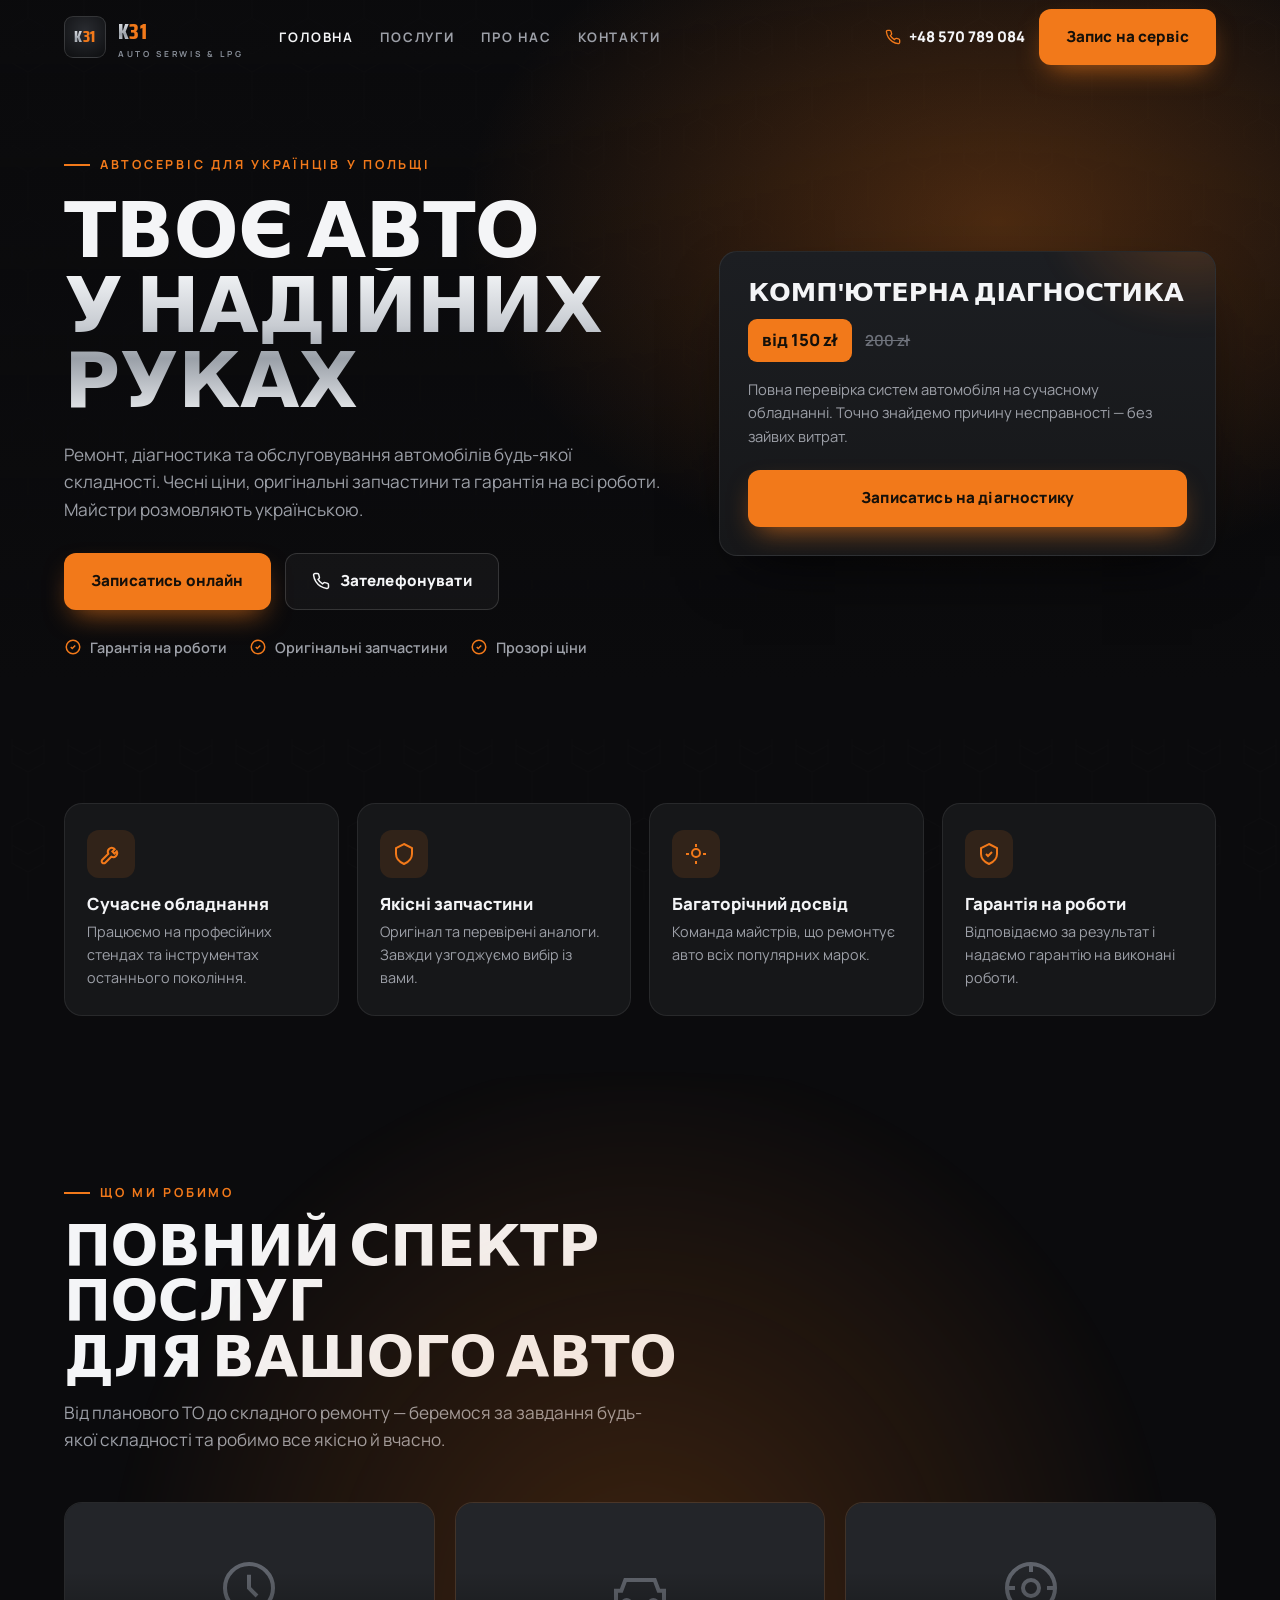
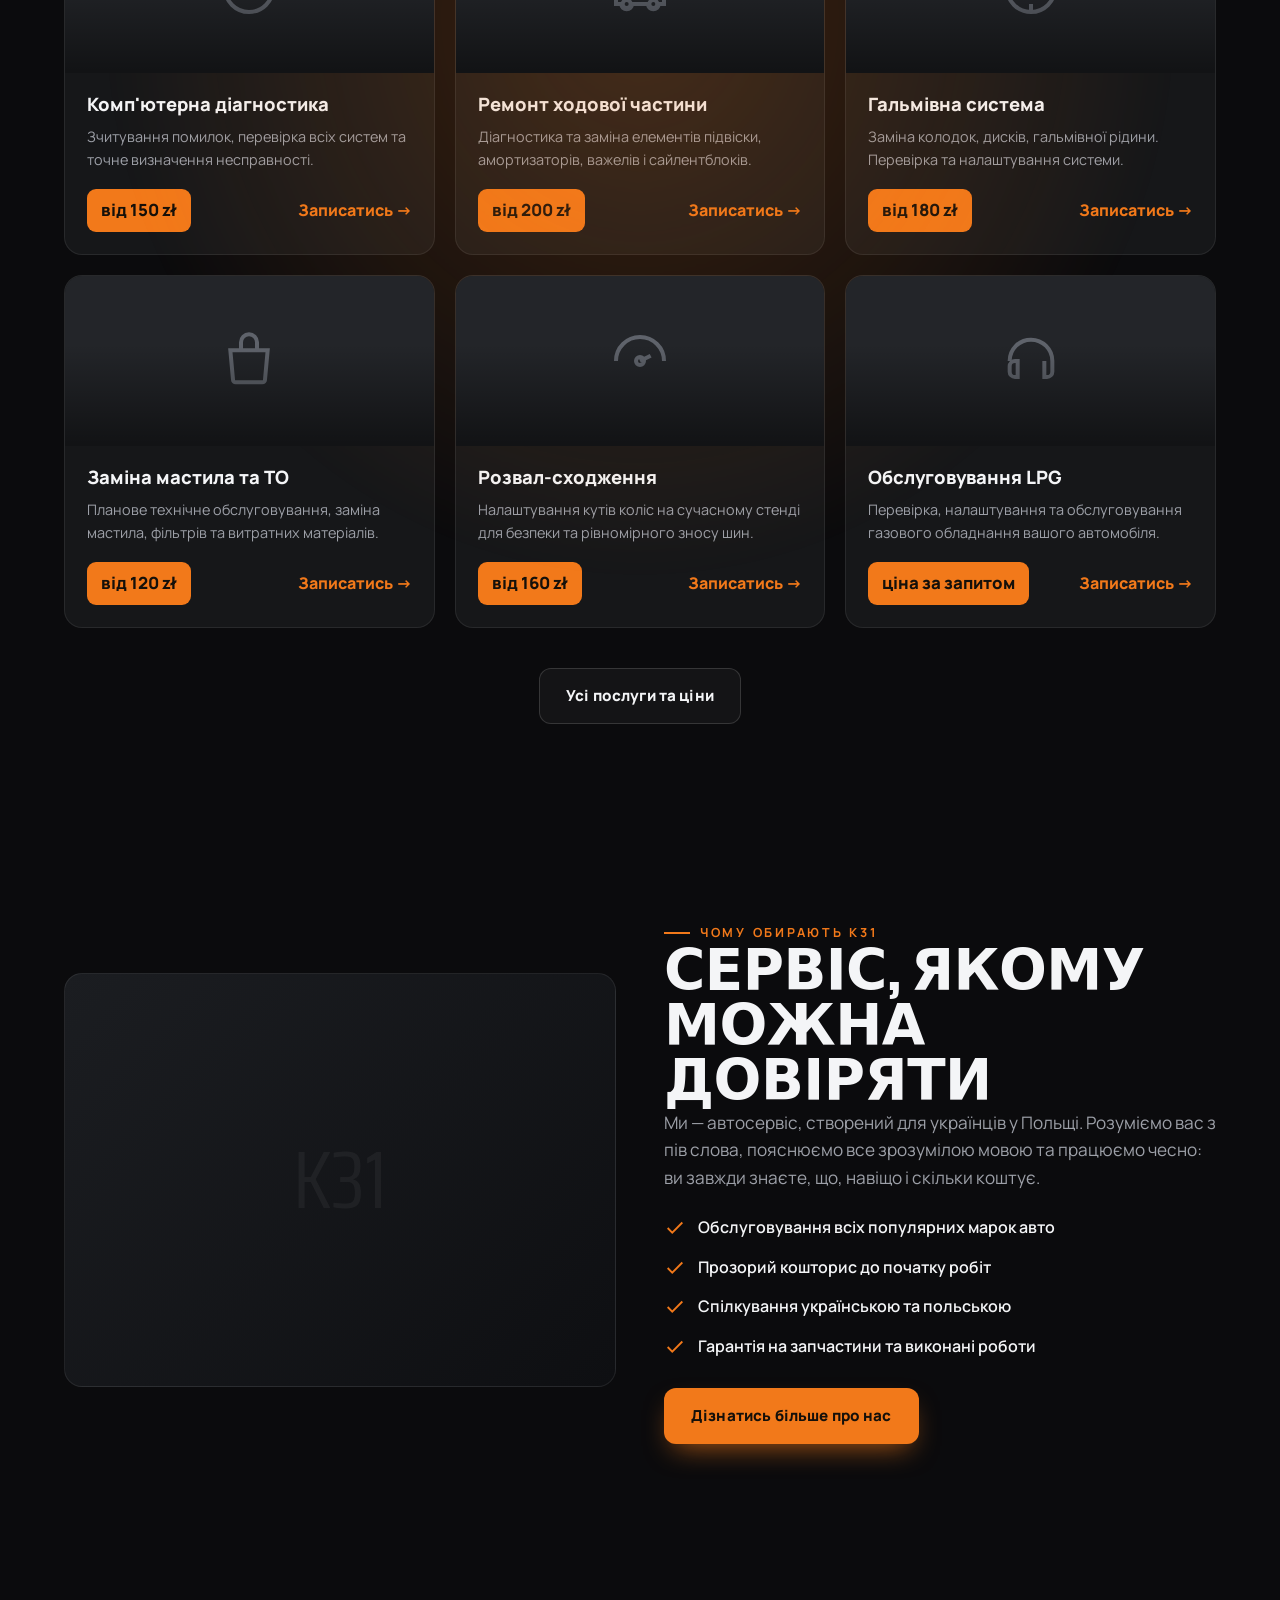
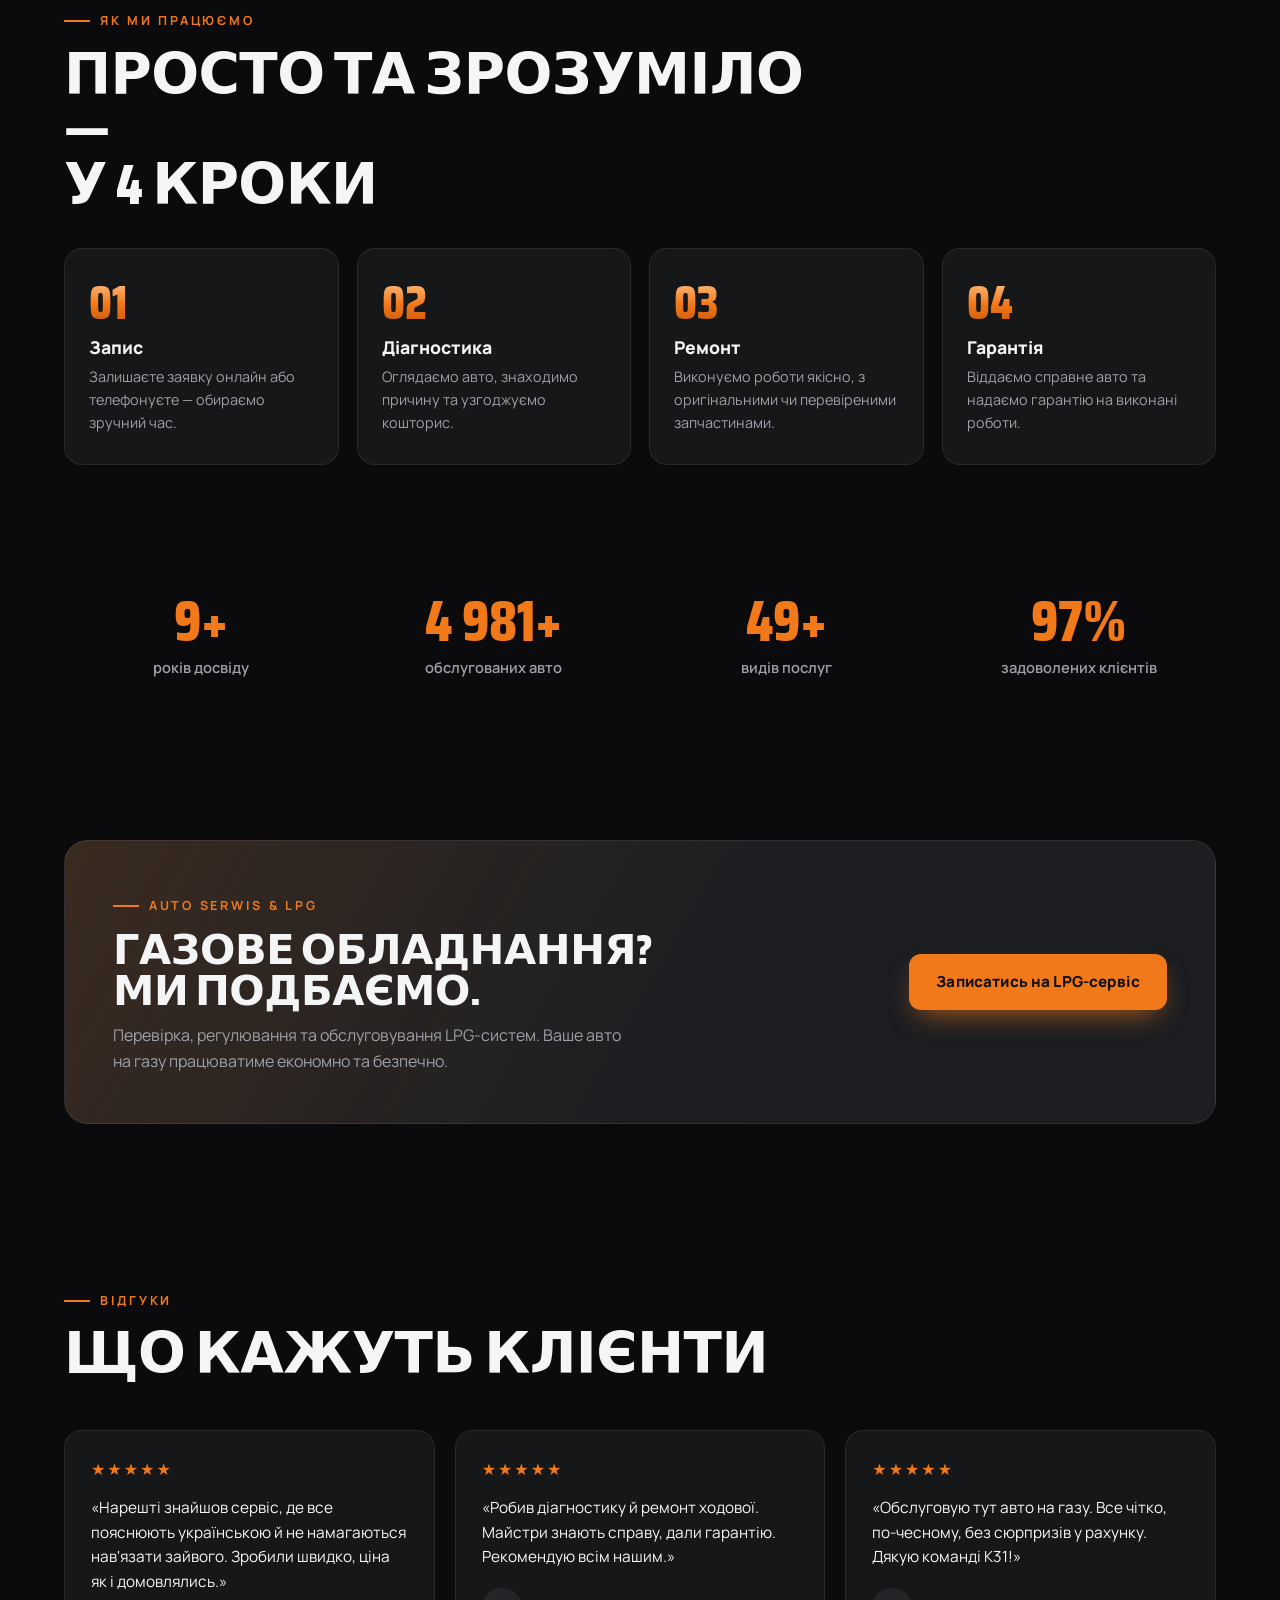
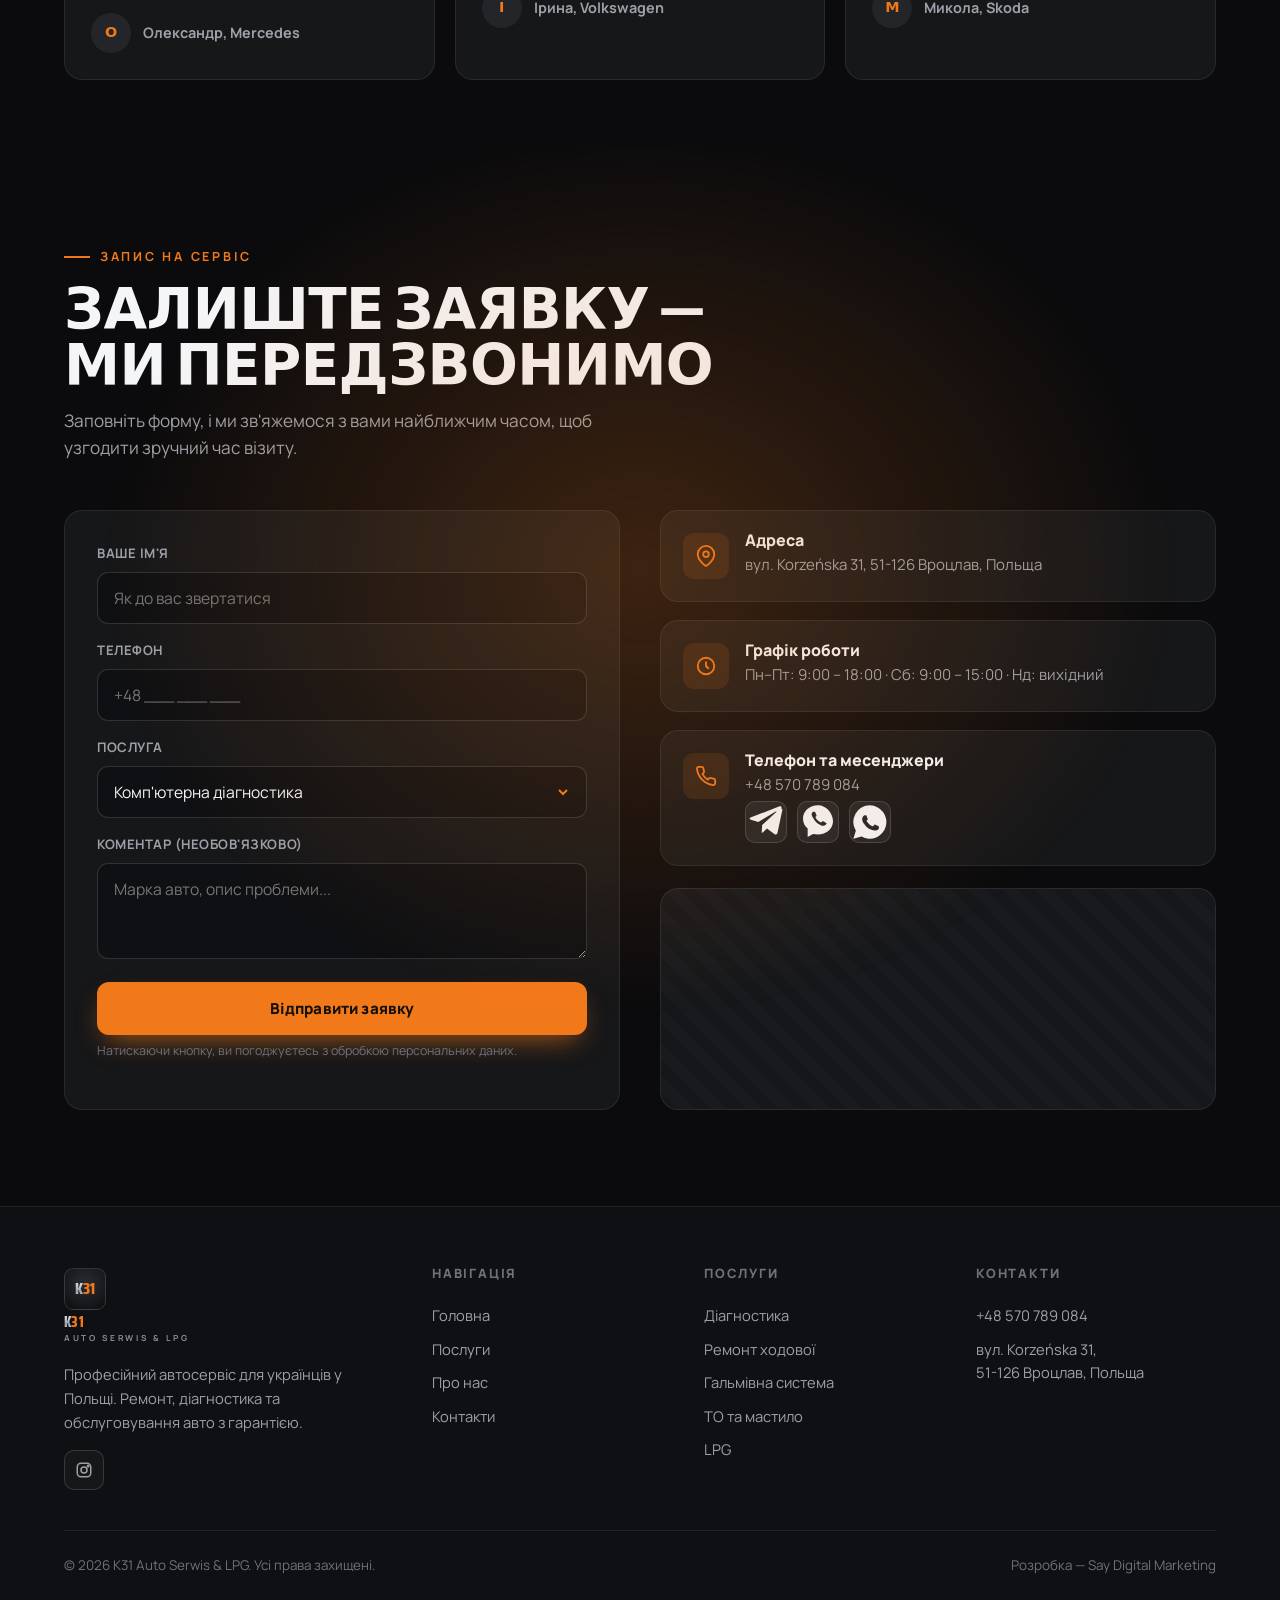
==== index.html @ 6fe4b515 "Update meta description for index.html" ====
<!DOCTYPE html>
<html lang="uk">
<head>
<meta charset="UTF-8" />
<meta name="viewport" content="width=device-width, initial-scale=1.0" />
<title>K31 Auto Serwis &amp; LPG — Автосервіс у Польщі | Ремонт, діагностика, ТО</title>
<meta name="description" content="K31 Auto Serwis & LPG — професійний автосервіс у Польщі. Ремонт авто, комп'ютерна діагностика, технічне обслуговування. Гарантія на роботи. Запис онлайн." />
<meta property="og:title" content="K31 Auto Serwis & LPG — Автосервіс у Польщі" />
<meta property="og:description" content="Ремонт, діагностика та обслуговування авто. Чесні ціни, гарантія, майстри, що розмовляють українською." />
<meta property="og:type" content="website" />
<link rel="preconnect" href="https://fonts.googleapis.com" />
<link rel="preconnect" href="https://fonts.gstatic.com" crossorigin />
<link href="https://fonts.googleapis.com/css2?family=Saira+Condensed:wght@600;700;800&family=Manrope:wght@500;600;700;800&display=swap" rel="stylesheet" />
<link rel="icon" href="favicon.svg" type="image/svg+xml" />
<link rel="stylesheet" href="css/styles.css" />
</head>
<body>

<!-- ============ HEADER ============ -->
<header class="header">
  <div class="container header__inner">
    <a href="index.html" class="brand">
      <span class="brand__logo"><span class="brand__logoText"><span style="background:var(--metal);-webkit-background-clip:text;background-clip:text;color:transparent">K</span><span style="color:var(--orange)">31</span></span></span>
      <span>
        <span><span class="k">K</span><span class="num">31</span></span>
        <small>AUTO SERWIS &amp; LPG</small>
      </span>
    </a>
    <nav class="nav">
      <a href="index.html" class="active">Головна</a>
      <a href="poslugy.html">Послуги</a>
      <a href="pro-nas.html">Про нас</a>
      <a href="kontakty.html">Контакти</a>
    </nav>
    <div class="header__cta">
      <!-- PLACEHOLDER: phone -->
      <a href="tel:+48570789084" class="header__phone">
        <svg viewBox="0 0 24 24" fill="none" stroke="currentColor" stroke-width="2"><path d="M22 16.92v3a2 2 0 0 1-2.18 2 19.79 19.79 0 0 1-8.63-3.07 19.5 19.5 0 0 1-6-6 19.79 19.79 0 0 1-3.07-8.67A2 2 0 0 1 4.11 2h3a2 2 0 0 1 2 1.72c.13.96.36 1.9.7 2.81a2 2 0 0 1-.45 2.11L8.09 9.91a16 16 0 0 0 6 6l1.27-1.27a2 2 0 0 1 2.11-.45c.9.34 1.85.57 2.81.7A2 2 0 0 1 22 16.92z"/></svg>
        +48 570 789 084
      </a>
      <a href="#zapys" class="btn btn-primary">Запис на сервіс</a>
      <button class="burger" aria-label="Меню"><span></span><span></span><span></span></button>
    </div>
  </div>
</header>

<div class="mobile-menu">
  <a href="index.html">Головна</a>
  <a href="poslugy.html">Послуги</a>
  <a href="pro-nas.html">Про нас</a>
  <a href="kontakty.html">Контакти</a>
  <a href="tel:+48570789084" class="btn btn-ghost">+48 570 789 084</a>
  <a href="#zapys" class="btn btn-primary">Запис на сервіс</a>
</div>

<!-- ============ HERO ============ -->
<section class="hero">
  <div class="hero__bg"></div>
  <div class="container hero__grid">
    <div class="reveal">
      <span class="kicker">Автосервіс для українців у Польщі</span>
      <h1 class="hero__title">
        Твоє авто<br />
        <span class="line2">у надійних руках</span>
      </h1>
      <p class="lead">Ремонт, діагностика та обслуговування автомобілів будь-якої складності. Чесні ціни, оригінальні запчастини та гарантія на всі роботи. Майстри розмовляють українською.</p>
      <div class="hero__cta">
        <a href="#zapys" class="btn btn-primary">Записатись онлайн</a>
        <a href="tel:+48570789084" class="btn btn-ghost">
          <svg viewBox="0 0 24 24" fill="none" stroke="currentColor" stroke-width="2"><path d="M22 16.92v3a2 2 0 0 1-2.18 2 19.79 19.79 0 0 1-8.63-3.07 19.5 19.5 0 0 1-6-6 19.79 19.79 0 0 1-3.07-8.67A2 2 0 0 1 4.11 2h3a2 2 0 0 1 2 1.72c.13.96.36 1.9.7 2.81a2 2 0 0 1-.45 2.11L8.09 9.91a16 16 0 0 0 6 6l1.27-1.27a2 2 0 0 1 2.11-.45c.9.34 1.85.57 2.81.7A2 2 0 0 1 22 16.92z"/></svg>
          Зателефонувати
        </a>
      </div>
      <div class="hero__badges">
        <span><svg viewBox="0 0 24 24" fill="none" stroke="currentColor" stroke-width="2"><path d="M9 12l2 2 4-4"/><circle cx="12" cy="12" r="9"/></svg> Гарантія на роботи</span>
        <span><svg viewBox="0 0 24 24" fill="none" stroke="currentColor" stroke-width="2"><path d="M9 12l2 2 4-4"/><circle cx="12" cy="12" r="9"/></svg> Оригінальні запчастини</span>
        <span><svg viewBox="0 0 24 24" fill="none" stroke="currentColor" stroke-width="2"><path d="M9 12l2 2 4-4"/><circle cx="12" cy="12" r="9"/></svg> Прозорі ціни</span>
      </div>
    </div>

    <div class="promo-card reveal">
      <h3>Комп'ютерна діагностика</h3>
      <div>
        <span class="price-pill">від 150 zł</span>
        <span class="price-old">200 zł</span>
      </div>
      <p>Повна перевірка систем автомобіля на сучасному обладнанні. Точно знайдемо причину несправності — без зайвих витрат.</p>
      <a href="#zapys" class="btn btn-primary btn-block" style="margin-top:22px">Записатись на діагностику</a>
    </div>
  </div>
</section>

<!-- ============ TRUST TILES ============ -->
<section class="section section--tight">
  <div class="container">
    <div class="tiles">
      <div class="tile reveal">
        <div class="tile__ic"><svg viewBox="0 0 24 24" fill="none" stroke="currentColor" stroke-width="2"><path d="M14.7 6.3a4 4 0 0 0-5.4 5.4l-6 6a2 2 0 1 0 3 3l6-6a4 4 0 0 0 5.4-5.4l-2.3 2.3-2-2 2.3-2.3z"/></svg></div>
        <h3>Сучасне обладнання</h3>
        <p>Працюємо на професійних стендах та інструментах останнього покоління.</p>
      </div>
      <div class="tile reveal">
        <div class="tile__ic"><svg viewBox="0 0 24 24" fill="none" stroke="currentColor" stroke-width="2"><path d="M12 2l8 4v6c0 5-3.5 8-8 10-4.5-2-8-5-8-10V6l8-4z"/></svg></div>
        <h3>Якісні запчастини</h3>
        <p>Оригінал та перевірені аналоги. Завжди узгоджуємо вибір із вами.</p>
      </div>
      <div class="tile reveal">
        <div class="tile__ic"><svg viewBox="0 0 24 24" fill="none" stroke="currentColor" stroke-width="2"><path d="M12 15a4 4 0 1 0 0-8 4 4 0 0 0 0 8z"/><path d="M12 2v3M12 19v3M2 12h3M19 12h3"/></svg></div>
        <h3>Багаторічний досвід</h3>
        <p>Команда майстрів, що ремонтує авто всіх популярних марок.</p>
      </div>
      <div class="tile reveal">
        <div class="tile__ic"><svg viewBox="0 0 24 24" fill="none" stroke="currentColor" stroke-width="2"><path d="M9 12l2 2 4-4"/><path d="M12 2l8 4v6c0 5-3.5 8-8 10-4.5-2-8-5-8-10V6l8-4z"/></svg></div>
        <h3>Гарантія на роботи</h3>
        <p>Відповідаємо за результат і надаємо гарантію на виконані роботи.</p>
      </div>
    </div>
  </div>
</section>

<!-- ============ SERVICES ============ -->
<section class="section glow-wrap" id="poslugy">
  <div class="glow"></div>
  <div class="container">
    <div class="section-head reveal">
      <span class="kicker">Що ми робимо</span>
      <h2>Повний спектр послуг<br />для вашого авто</h2>
      <p class="lead">Від планового ТО до складного ремонту — беремося за завдання будь-якої складності та робимо все якісно й вчасно.</p>
    </div>
    <div class="svc-grid">
      <!-- card template -->
      <div class="svc reveal">
        <div class="svc__media"><svg viewBox="0 0 24 24" fill="none" stroke="currentColor" stroke-width="1.5"><circle cx="12" cy="12" r="9"/><path d="M12 7v5l3 3"/></svg></div>
        <div class="svc__body">
          <h3>Комп'ютерна діагностика</h3>
          <p>Зчитування помилок, перевірка всіх систем та точне визначення несправності.</p>
          <div class="svc__foot"><span class="price-pill">від 150 zł</span><a href="#zapys" class="text-orange" style="font-weight:800">Записатись →</a></div>
        </div>
      </div>
      <div class="svc reveal">
        <div class="svc__media"><svg viewBox="0 0 24 24" fill="none" stroke="currentColor" stroke-width="1.5"><path d="M3 13h2l1.5-4h11L19 13h2v5h-2a2 2 0 1 1-4 0H9a2 2 0 1 1-4 0H3z"/><circle cx="7" cy="18" r="1.5"/><circle cx="17" cy="18" r="1.5"/></svg></div>
        <div class="svc__body">
          <h3>Ремонт ходової частини</h3>
          <p>Діагностика та заміна елементів підвіски, амортизаторів, важелів і сайлентблоків.</p>
          <div class="svc__foot"><span class="price-pill">від 200 zł</span><a href="#zapys" class="text-orange" style="font-weight:800">Записатись →</a></div>
        </div>
      </div>
      <div class="svc reveal">
        <div class="svc__media"><svg viewBox="0 0 24 24" fill="none" stroke="currentColor" stroke-width="1.5"><circle cx="12" cy="12" r="9"/><circle cx="12" cy="12" r="3"/><path d="M12 3v3M12 18v3M3 12h3M18 12h3"/></svg></div>
        <div class="svc__body">
          <h3>Гальмівна система</h3>
          <p>Заміна колодок, дисків, гальмівної рідини. Перевірка та налаштування системи.</p>
          <div class="svc__foot"><span class="price-pill">від 180 zł</span><a href="#zapys" class="text-orange" style="font-weight:800">Записатись →</a></div>
        </div>
      </div>
      <div class="svc reveal">
        <div class="svc__media"><svg viewBox="0 0 24 24" fill="none" stroke="currentColor" stroke-width="1.5"><path d="M5 8h14l-1 11a1 1 0 0 1-1 1H7a1 1 0 0 1-1-1L5 8z"/><path d="M9 8V5a3 3 0 0 1 6 0v3"/></svg></div>
        <div class="svc__body">
          <h3>Заміна мастила та ТО</h3>
          <p>Планове технічне обслуговування, заміна мастила, фільтрів та витратних матеріалів.</p>
          <div class="svc__foot"><span class="price-pill">від 120 zł</span><a href="#zapys" class="text-orange" style="font-weight:800">Записатись →</a></div>
        </div>
      </div>
      <div class="svc reveal">
        <div class="svc__media"><svg viewBox="0 0 24 24" fill="none" stroke="currentColor" stroke-width="1.5"><path d="M3 12a9 9 0 0 1 18 0"/><path d="M12 12l4-2"/><circle cx="12" cy="12" r="1.5"/></svg></div>
        <div class="svc__body">
          <h3>Розвал-сходження</h3>
          <p>Налаштування кутів коліс на сучасному стенді для безпеки та рівномірного зносу шин.</p>
          <div class="svc__foot"><span class="price-pill">від 160 zł</span><a href="#zapys" class="text-orange" style="font-weight:800">Записатись →</a></div>
        </div>
      </div>
      <div class="svc reveal">
        <div class="svc__media"><svg viewBox="0 0 24 24" fill="none" stroke="currentColor" stroke-width="1.5"><path d="M4 12a8 8 0 0 1 16 0v4a2 2 0 0 1-2 2h-1v-6"/><path d="M7 18v-6H6a2 2 0 0 0-2 2v2a2 2 0 0 0 2 2h1z"/></svg></div>
        <div class="svc__body">
          <h3>Обслуговування LPG</h3>
          <p>Перевірка, налаштування та обслуговування газового обладнання вашого автомобіля.</p>
          <div class="svc__foot"><span class="price-pill">ціна за запитом</span><a href="#zapys" class="text-orange" style="font-weight:800">Записатись →</a></div>
        </div>
      </div>
    </div>
    <div style="text-align:center;margin-top:40px" class="reveal">
      <a href="poslugy.html" class="btn btn-ghost">Усі послуги та ціни</a>
    </div>
  </div>
</section>

<!-- ============ ABOUT SPLIT ============ -->
<section class="section">
  <div class="container split">
    <div class="split__media reveal"><span class="plate">K31</span></div>
    <div class="reveal">
      <span class="kicker">Чому обирають K31</span>
      <h2>Сервіс, якому<br />можна довіряти</h2>
      <p class="lead">Ми — автосервіс, створений для українців у Польщі. Розуміємо вас з пів слова, пояснюємо все зрозумілою мовою та працюємо чесно: ви завжди знаєте, що, навіщо і скільки коштує.</p>
      <ul class="checklist">
        <li><svg viewBox="0 0 24 24" fill="none" stroke="currentColor" stroke-width="2"><path d="M20 6L9 17l-5-5"/></svg> Обслуговування всіх популярних марок авто</li>
        <li><svg viewBox="0 0 24 24" fill="none" stroke="currentColor" stroke-width="2"><path d="M20 6L9 17l-5-5"/></svg> Прозорий кошторис до початку робіт</li>
        <li><svg viewBox="0 0 24 24" fill="none" stroke="currentColor" stroke-width="2"><path d="M20 6L9 17l-5-5"/></svg> Спілкування українською та польською</li>
        <li><svg viewBox="0 0 24 24" fill="none" stroke="currentColor" stroke-width="2"><path d="M20 6L9 17l-5-5"/></svg> Гарантія на запчастини та виконані роботи</li>
      </ul>
      <a href="pro-nas.html" class="btn btn-primary" style="margin-top:28px">Дізнатись більше про нас</a>
    </div>
  </div>
</section>

<!-- ============ PROCESS ============ -->
<section class="section section--tight glow-wrap">
  <div class="container">
    <div class="section-head reveal" style="margin-bottom:36px">
      <span class="kicker">Як ми працюємо</span>
      <h2>Просто та зрозуміло —<br />у 4 кроки</h2>
    </div>
    <div class="steps">
      <div class="step reveal"><div class="step__n">01</div><h3>Запис</h3><p>Залишаєте заявку онлайн або телефонуєте — обираємо зручний час.</p></div>
      <div class="step reveal"><div class="step__n">02</div><h3>Діагностика</h3><p>Оглядаємо авто, знаходимо причину та узгоджуємо кошторис.</p></div>
      <div class="step reveal"><div class="step__n">03</div><h3>Ремонт</h3><p>Виконуємо роботи якісно, з оригінальними чи перевіреними запчастинами.</p></div>
      <div class="step reveal"><div class="step__n">04</div><h3>Гарантія</h3><p>Віддаємо справне авто та надаємо гарантію на виконані роботи.</p></div>
    </div>
  </div>
</section>

<!-- ============ STATS ============ -->
<section class="section--tight">
  <div class="container">
    <div class="stats">
      <div class="reveal"><div class="stat__num"><span data-count="10" data-suffix="+">0</span></div><div class="stat__lbl">років досвіду</div></div>
      <div class="reveal"><div class="stat__num"><span data-count="5000" data-suffix="+">0</span></div><div class="stat__lbl">обслугованих авто</div></div>
      <div class="reveal"><div class="stat__num"><span data-count="50" data-suffix="+">0</span></div><div class="stat__lbl">видів послуг</div></div>
      <div class="reveal"><div class="stat__num"><span data-count="98" data-suffix="%">0</span></div><div class="stat__lbl">задоволених клієнтів</div></div>
    </div>
  </div>
</section>

<!-- ============ LPG BAND ============ -->
<section class="section">
  <div class="container">
    <div class="band reveal">
      <div>
        <span class="kicker">Auto Serwis &amp; LPG</span>
        <h2 style="margin-top:14px">Газове обладнання?<br />Ми подбаємо.</h2>
        <p>Перевірка, регулювання та обслуговування LPG-систем. Ваше авто на газу працюватиме економно та безпечно.</p>
      </div>
      <a href="#zapys" class="btn btn-primary">Записатись на LPG-сервіс</a>
    </div>
  </div>
</section>

<!-- ============ REVIEWS ============ -->
<section class="section section--tight">
  <div class="container">
    <div class="section-head reveal">
      <span class="kicker">Відгуки</span>
      <h2>Що кажуть клієнти</h2>
    </div>
    <div class="reviews">
      <div class="review reveal">
        <div class="review__stars">★★★★★</div>
        <p>«Нарешті знайшов сервіс, де все пояснюють українською й не намагаються нав'язати зайвого. Зробили швидко, ціна як і домовлялись.»</p>
        <div class="review__by"><span class="review__ava">О</span> Олександр, Mercedes</div>
      </div>
      <div class="review reveal">
        <div class="review__stars">★★★★★</div>
        <p>«Робив діагностику й ремонт ходової. Майстри знають справу, дали гарантію. Рекомендую всім нашим.»</p>
        <div class="review__by"><span class="review__ava">І</span> Ірина, Volkswagen</div>
      </div>
      <div class="review reveal">
        <div class="review__stars">★★★★★</div>
        <p>«Обслуговую тут авто на газу. Все чітко, по-чесному, без сюрпризів у рахунку. Дякую команді K31!»</p>
        <div class="review__by"><span class="review__ava">М</span> Микола, Skoda</div>
      </div>
    </div>
  </div>
</section>

<!-- ============ CONTACT / LEAD FORM ============ -->
<section class="section glow-wrap" id="zapys">
  <div class="glow"></div>
  <div class="container">
    <div class="section-head reveal">
      <span class="kicker">Запис на сервіс</span>
      <h2>Залиште заявку —<br />ми передзвонимо</h2>
      <p class="lead">Заповніть форму, і ми зв'яжемося з вами найближчим часом, щоб узгодити зручний час візиту.</p>
    </div>
    <div class="contact">
      <form class="form-card reveal" data-lead>
        <input type="text" name="website" class="hp" tabindex="-1" autocomplete="off" aria-hidden="true" />
        <div class="field">
          <label for="name">Ваше ім'я</label>
          <input id="name" name="name" type="text" placeholder="Як до вас звертатися" required />
        </div>
        <div class="field">
          <label for="phone">Телефон</label>
          <input id="phone" name="phone" type="tel" placeholder="+48 ___ ___ ___" required />
        </div>
        <div class="field">
          <label for="service">Послуга</label>
          <select id="service" name="service">
            <option>Комп'ютерна діагностика</option>
            <option>Ремонт ходової частини</option>
            <option>Гальмівна система</option>
            <option>Заміна мастила / ТО</option>
            <option>Розвал-сходження</option>
            <option>Обслуговування LPG</option>
            <option>Інше</option>
          </select>
        </div>
        <div class="field">
          <label for="msg">Коментар (необов'язково)</label>
          <textarea id="msg" name="msg" rows="3" placeholder="Марка авто, опис проблеми..."></textarea>
        </div>
        <button type="submit" class="btn btn-primary btn-block">Відправити заявку</button>
        <p class="form-note">Натискаючи кнопку, ви погоджуєтесь з обробкою персональних даних.</p>
        <div class="form-success">✓ Дякуємо! Вашу заявку прийнято. Ми зателефонуємо найближчим часом.</div>
        <div class="form-error" role="alert"></div>
      </form>

      <div class="contact-info reveal">
        <div class="info-row">
          <div class="info-row__ic"><svg viewBox="0 0 24 24" fill="none" stroke="currentColor" stroke-width="2"><path d="M21 10c0 7-9 13-9 13s-9-6-9-13a9 9 0 0 1 18 0z"/><circle cx="12" cy="10" r="3"/></svg></div>
          <div><h3>Адреса</h3><p>вул. Korzeńska 31, 51-126 Вроцлав, Польща</p></div>
        </div>
        <div class="info-row">
          <div class="info-row__ic"><svg viewBox="0 0 24 24" fill="none" stroke="currentColor" stroke-width="2"><circle cx="12" cy="12" r="9"/><path d="M12 7v5l3 3"/></svg></div>
          <div><h3>Графік роботи</h3><p>Пн–Пт: 9:00 – 18:00 · Сб: 9:00 – 15:00 · Нд: вихідний</p></div>
        </div>
        <div class="info-row">
          <div class="info-row__ic"><svg viewBox="0 0 24 24" fill="none" stroke="currentColor" stroke-width="2"><path d="M22 16.92v3a2 2 0 0 1-2.18 2 19.79 19.79 0 0 1-8.63-3.07 19.5 19.5 0 0 1-6-6 19.79 19.79 0 0 1-3.07-8.67A2 2 0 0 1 4.11 2h3a2 2 0 0 1 2 1.72c.13.96.36 1.9.7 2.81a2 2 0 0 1-.45 2.11L8.09 9.91a16 16 0 0 0 6 6l1.27-1.27a2 2 0 0 1 2.11-.45c.9.34 1.85.57 2.81.7A2 2 0 0 1 22 16.92z"/></svg></div>
          <div>
            <h3>Телефон та месенджери</h3>
            <p><a href="tel:+48570789084">+48 570 789 084</a></p>
            <div class="messengers">
              <a href="https://t.me/k31_AutoSerwis_Wroclaw" target="_blank" rel="noopener" aria-label="Telegram" title="Telegram"><svg viewBox="0 0 24 24" fill="currentColor"><path d="M21.9 4.3l-3 14.2c-.2 1-.8 1.2-1.7.8l-4.6-3.4-2.2 2.1c-.3.3-.5.5-1 .5l.3-4.7L18.2 6c.4-.3-.1-.5-.6-.2L7.4 12 2.9 10.6c-1-.3-1-1 .2-1.4l17-6.6c.8-.3 1.5.2 1.2 1.7z"/></svg></a>
              <a href="viber://chat?number=%2B48570789084" aria-label="Viber" title="Viber"><svg viewBox="0 0 24 24" fill="currentColor"><path d="M12 2C7 2 3 5.5 3 10c0 2.3 1 4.4 2.8 5.9V21l3.2-1.8c.9.2 2 .3 3 .3 5 0 9-3.5 9-8s-4-9.5-9-9.5zm5 11.2c-.2.5-1.1 1-1.6 1-.4 0-.9.3-3-1s-3.3-3.6-3.4-3.8-.8-1-.8-1.9.5-1.3.6-1.5.4-.2.6-.2h.4c.2 0 .4 0 .6.5l.7 1.7c.1.2 0 .4-.1.5l-.4.4c-.1.2-.2.3 0 .6s.6 1 1.3 1.6c.9.8 1.5 1 1.7 1.1s.4.1.5 0l.5-.6c.2-.2.4-.1.6 0l1.5.8c.2.1.4.2.4.4z"/></svg></a>
              <a href="https://wa.me/48570789084" target="_blank" rel="noopener" aria-label="WhatsApp" title="WhatsApp"><svg viewBox="0 0 24 24" fill="currentColor"><path d="M12 2a10 10 0 0 0-8.5 15.2L2 22l4.9-1.3A10 10 0 1 0 12 2zm5.3 13.9c-.2.6-1.3 1.2-1.8 1.2-.5.1-1 .2-3.3-.7s-3.7-3.3-3.9-3.5-1-1.4-1-2.6.6-1.8.9-2.1c.2-.2.4-.3.6-.3h.5c.2 0 .4 0 .6.4l.7 1.8c.1.1 0 .3 0 .4l-.4.5c-.2.2-.3.3-.1.6s.7 1.1 1.4 1.7c1 .8 1.7 1.1 2 1.2.2.1.4.1.5-.1l.6-.7c.2-.2.3-.2.6-.1l1.7.8c.2.1.4.2.4.3z"/></svg></a>
            </div>
          </div>
        </div>
        <div class="map-embed"><iframe src="https://www.google.com/maps/embed?pb=!1m3!2m1!1sKorze%C5%84ska+31,+51-126+Wroc%C5%82aw!6i16" style="width:100%;height:100%;min-height:220px;border:0;display:block" loading="lazy" referrerpolicy="no-referrer-when-downgrade" title="K31 Auto Serwis — вул. Korzeńska 31, Вроцлав" allowfullscreen></iframe></div>
      </div>
    </div>
  </div>
</section>

<!-- ============ FOOTER ============ -->
<footer class="footer">
  <div class="container">
    <div class="footer__top">
      <div>
        <a href="index.html" class="brand"><span class="brand__logo"><span><span style="background:var(--metal);-webkit-background-clip:text;background-clip:text;color:transparent">K</span><span style="color:var(--orange)">31</span></span></span><span><span><span class="k">K</span><span class="num">31</span></span><small>AUTO SERWIS &amp; LPG</small></span></a>
        <p class="footer__about">Професійний автосервіс для українців у Польщі. Ремонт, діагностика та обслуговування авто з гарантією.</p>
        <div class="footer__socials">
          <a href="https://www.instagram.com/k31_auto_serwis_lpg" target="_blank" rel="noopener" aria-label="Instagram"><svg viewBox="0 0 24 24" fill="none" stroke="currentColor" stroke-width="2"><rect x="3" y="3" width="18" height="18" rx="5"/><circle cx="12" cy="12" r="4"/><circle cx="17.5" cy="6.5" r="1" fill="currentColor"/></svg></a>
        </div>
      </div>
      <div>
        <h4>Навігація</h4>
        <a href="index.html">Головна</a>
        <a href="poslugy.html">Послуги</a>
        <a href="pro-nas.html">Про нас</a>
        <a href="kontakty.html">Контакти</a>
      </div>
      <div>
        <h4>Послуги</h4>
        <a href="poslugy.html">Діагностика</a>
        <a href="poslugy.html">Ремонт ходової</a>
        <a href="poslugy.html">Гальмівна система</a>
        <a href="poslugy.html">ТО та мастило</a>
        <a href="poslugy.html">LPG</a>
      </div>
      <div>
        <h4>Контакти</h4>
        <a href="tel:+48570789084">+48 570 789 084</a>
        <p style="color:var(--muted);font-size:.92rem;padding:5px 0">вул. Korzeńska 31,<br />51-126 Вроцлав, Польща</p>
      </div>
    </div>
    <div class="footer__bottom">
      <span>© <span data-year>2026</span> K31 Auto Serwis &amp; LPG. Усі права захищені.</span>
      <span>Розробка — Say Digital Marketing</span>
    </div>
  </div>
</footer>

<!-- sticky mobile call bar -->
<div class="callbar">
  <a href="tel:+48570789084" class="btn btn-ghost">Подзвонити</a>
  <a href="#zapys" class="btn btn-primary">Запис на сервіс</a>
</div>

<script src="js/main.js"></script>
</body>
</html>
---- css/styles.css ----
/* ===========================================================================
   K31 AUTO SERWIS & LPG — design system
   Dark industrial • orange accent • metallic detail
   Fonts: Saira Condensed (display) + Manrope (body)
   =========================================================================== */

:root{
  /* surfaces */
  --bg:#0B0B0D;
  --bg-2:#0F1013;
  --surface:#161719;
  --surface-2:#1C1E22;
  --surface-3:#232529;
  --border:rgba(255,255,255,.08);
  --border-2:rgba(255,255,255,.14);

  /* text */
  --text:#F4F5F7;
  --muted:#9DA0A8;
  --muted-2:#6E727B;

  /* brand */
  --orange:#F2791A;
  --orange-600:#E0670B;
  --orange-300:#FF9F47;
  --steel-1:#EDEFF2;
  --steel-2:#B7BCC4;
  --steel-3:#878D97;

  /* effects */
  --metal:linear-gradient(180deg,#F4F6F8 0%,#C8CCD2 38%,#9AA0A8 60%,#EDEFF2 100%);
  --metal-orange:linear-gradient(180deg,#FFC489 0%,#F2791A 52%,#C7560A 100%);
  --glow:radial-gradient(60% 60% at 50% 40%,rgba(242,121,26,.22),rgba(242,121,26,0) 70%);
  --shadow:0 24px 60px -24px rgba(0,0,0,.8);
  --radius:18px;
  --radius-sm:12px;
  --maxw:1200px;

  --font-display:"Saira Condensed",system-ui,sans-serif;
  --font-body:"Manrope",system-ui,sans-serif;
}

/* reset */
*,*::before,*::after{box-sizing:border-box;margin:0;padding:0}
html{scroll-behavior:smooth;-webkit-text-size-adjust:100%}
body{
  font-family:var(--font-body);
  background:var(--bg);
  color:var(--text);
  line-height:1.6;
  -webkit-font-smoothing:antialiased;
  overflow-x:hidden;
}
img{max-width:100%;display:block}
a{color:inherit;text-decoration:none}
button{font-family:inherit;cursor:pointer}
ul{list-style:none}

/* carbon-hex texture + grain on body */
body::before{
  content:"";position:fixed;inset:0;z-index:0;pointer-events:none;opacity:.5;
  background-image:url("data:image/svg+xml,%3Csvg xmlns='http://www.w3.org/2000/svg' width='56' height='100' viewBox='0 0 56 100'%3E%3Cpath fill='none' stroke='%23ffffff' stroke-opacity='0.025' stroke-width='1.4' d='M28 0v18L12 27v18l16 9 16-9V27L28 18M12 45v18l16 9 16-9V45M28 72v28'/%3E%3C/svg%3E");
}

/* ---------- layout ---------- */
.container{width:100%;max-width:var(--maxw);margin:0 auto;padding:0 24px}
section{position:relative;z-index:1}
.section{padding:96px 0}
.section--tight{padding:64px 0}
.glow-wrap{position:relative}
.glow{position:absolute;inset:0;z-index:0;pointer-events:none;background:var(--glow);filter:blur(8px)}

/* ---------- typography ---------- */
.kicker{
  font-family:var(--font-body);font-weight:700;font-size:.78rem;letter-spacing:.22em;
  text-transform:uppercase;color:var(--orange);display:inline-flex;align-items:center;gap:10px;
}
.kicker::before{content:"";width:26px;height:2px;background:var(--orange);display:inline-block}
h1,h2,h3,.display{font-family:var(--font-display);font-weight:800;line-height:.98;letter-spacing:-.01em;text-transform:uppercase}
h1{font-size:clamp(2.6rem,6vw,5rem)}
h2{font-size:clamp(2rem,4.4vw,3.6rem)}
h3{font-size:1.4rem;letter-spacing:0}
.lead{color:var(--muted);font-size:1.075rem;max-width:60ch}
.text-orange{color:var(--orange)}
.metal-text{
  background:var(--metal);-webkit-background-clip:text;background-clip:text;color:transparent;
}
.section-head{max-width:760px;margin-bottom:48px}
.section-head h2{margin:16px 0 14px}

/* ---------- buttons ---------- */
.btn{
  display:inline-flex;align-items:center;justify-content:center;gap:10px;
  padding:15px 26px;border-radius:12px;font-weight:800;font-size:.95rem;letter-spacing:.01em;
  border:1px solid transparent;transition:transform .18s ease,box-shadow .18s ease,background .18s ease;
  white-space:nowrap;
}
.btn:active{transform:translateY(1px)}
.btn-primary{
  background:var(--orange);color:#15100A;box-shadow:0 12px 28px -10px rgba(242,121,26,.7);
}
.btn-primary:hover{background:var(--orange-300);box-shadow:0 16px 34px -10px rgba(242,121,26,.85)}
.btn-ghost{background:rgba(255,255,255,.04);border-color:var(--border-2);color:var(--text)}
.btn-ghost:hover{border-color:var(--orange);color:var(--orange)}
.btn-block{width:100%}
.btn svg{width:18px;height:18px}

/* ---------- header ---------- */
.header{
  position:fixed;top:0;left:0;right:0;z-index:50;
  transition:background .3s ease,border-color .3s ease,backdrop-filter .3s ease;
  border-bottom:1px solid transparent;
}
.header.scrolled{
  background:rgba(11,11,13,.82);backdrop-filter:blur(14px);border-bottom-color:var(--border);
}
.header__inner{display:flex;align-items:center;gap:28px;height:74px}
.brand{display:flex;align-items:center;gap:12px;font-family:var(--font-display);font-weight:800;
  text-transform:uppercase;letter-spacing:.02em;font-size:1.35rem}
.brand .k{background:var(--metal);-webkit-background-clip:text;background-clip:text;color:transparent}
.brand .num{color:var(--orange)}
.brand small{display:block;font-size:.52rem;letter-spacing:.32em;color:var(--steel-3);font-family:var(--font-body);font-weight:700;margin-top:-2px}
.brand__logo{width:42px;height:42px;border-radius:9px;display:grid;place-items:center;
  background:radial-gradient(circle at 50% 35%,#2a2c31,#0d0e10);border:1px solid var(--border-2);
  font-family:var(--font-display);font-weight:800;font-size:1rem}
.nav{display:flex;align-items:center;gap:26px;margin-left:8px}
.nav a{font-size:.82rem;font-weight:700;letter-spacing:.14em;text-transform:uppercase;color:var(--muted);transition:color .15s}
.nav a:hover,.nav a.active{color:var(--text)}
.header__cta{margin-left:auto;display:flex;align-items:center;gap:14px}
.header__phone{display:flex;align-items:center;gap:8px;font-weight:800;font-size:.92rem}
.header__phone svg{width:16px;height:16px;color:var(--orange)}
.burger{display:none;width:44px;height:44px;border-radius:10px;background:rgba(255,255,255,.05);
  border:1px solid var(--border-2);flex-direction:column;gap:5px;align-items:center;justify-content:center}
.burger span{width:20px;height:2px;background:var(--text);transition:.25s}
.burger.open span:nth-child(1){transform:translateY(7px) rotate(45deg)}
.burger.open span:nth-child(2){opacity:0}
.burger.open span:nth-child(3){transform:translateY(-7px) rotate(-45deg)}

/* mobile menu */
.mobile-menu{position:fixed;inset:74px 0 0;z-index:49;background:rgba(11,11,13,.98);
  backdrop-filter:blur(8px);transform:translateX(100%);transition:transform .3s ease;
  display:flex;flex-direction:column;padding:32px 24px;gap:6px}
.mobile-menu.open{transform:translateX(0)}
.mobile-menu a{font-family:var(--font-display);font-size:1.8rem;text-transform:uppercase;
  padding:14px 0;border-bottom:1px solid var(--border);font-weight:700}
.mobile-menu .btn{margin-top:24px}

/* ---------- hero ---------- */
.hero{position:relative;padding:148px 0 80px;overflow:hidden}
.hero__bg{position:absolute;inset:0;z-index:0}
.hero__bg::after{content:"";position:absolute;inset:0;
  background:radial-gradient(70% 80% at 78% 30%,rgba(242,121,26,.28),transparent 60%),
    linear-gradient(180deg,rgba(11,11,13,.4),var(--bg) 92%)}
.hero__grid{position:relative;z-index:2;display:grid;grid-template-columns:1.1fr .9fr;gap:48px;align-items:center}
.hero__title{margin:18px 0 22px}
.hero__title .line2{display:block;color:transparent;background:var(--metal);-webkit-background-clip:text;background-clip:text}
.hero__cta{display:flex;gap:14px;flex-wrap:wrap;margin:30px 0 26px}
.hero__badges{display:flex;gap:22px;flex-wrap:wrap;color:var(--muted);font-size:.9rem;font-weight:600}
.hero__badges span{display:flex;align-items:center;gap:8px}
.hero__badges svg{width:18px;height:18px;color:var(--orange)}

/* hero side promo card */
.promo-card{background:linear-gradient(180deg,var(--surface-2),var(--surface));
  border:1px solid var(--border);border-radius:var(--radius);padding:28px;box-shadow:var(--shadow);
  position:relative;overflow:hidden}
.promo-card::before{content:"";position:absolute;top:-40%;right:-30%;width:70%;height:80%;
  background:var(--glow);filter:blur(10px)}
.promo-card h3{position:relative;font-size:1.6rem;margin-bottom:14px}
.price-pill{display:inline-flex;align-items:center;background:var(--orange);color:#15100A;
  font-weight:800;font-size:1.05rem;padding:8px 14px;border-radius:9px}
.price-old{color:var(--muted-2);text-decoration:line-through;margin-left:10px;font-weight:600;font-size:.95rem}
.promo-card p{position:relative;color:var(--muted);margin-top:16px;font-size:.92rem}

/* ---------- trust tiles ---------- */
.tiles{display:grid;grid-template-columns:repeat(4,1fr);gap:18px}
.tile{background:var(--surface);border:1px solid var(--border);border-radius:var(--radius);padding:26px 22px;
  transition:transform .2s,border-color .2s}
.tile:hover{transform:translateY(-4px);border-color:var(--border-2)}
.tile__ic{width:48px;height:48px;border-radius:12px;display:grid;place-items:center;margin-bottom:18px;
  background:rgba(242,121,26,.12);color:var(--orange)}
.tile__ic svg{width:24px;height:24px}
.tile h3{font-family:var(--font-body);font-weight:800;text-transform:none;font-size:1.05rem;margin-bottom:8px}
.tile p{color:var(--muted);font-size:.9rem}

/* ---------- services ---------- */
.svc-grid{display:grid;grid-template-columns:repeat(3,1fr);gap:20px}
.svc{background:var(--surface);border:1px solid var(--border);border-radius:var(--radius);overflow:hidden;
  display:flex;flex-direction:column;transition:transform .2s,border-color .2s}
.svc:hover{transform:translateY(-5px);border-color:var(--orange)}
.svc__media{height:170px;background:var(--surface-3);position:relative;overflow:hidden;
  display:grid;place-items:center}
.svc__media svg{width:64px;height:64px;color:var(--steel-3);opacity:.6}
.svc__media::after{content:"";position:absolute;inset:0;background:linear-gradient(180deg,transparent 40%,rgba(0,0,0,.5))}
.svc__body{padding:22px;display:flex;flex-direction:column;gap:12px;flex:1}
.svc__body h3{font-family:var(--font-body);font-weight:800;text-transform:none;font-size:1.15rem}
.svc__body p{color:var(--muted);font-size:.9rem;flex:1}
.svc__foot{display:flex;align-items:center;justify-content:space-between;margin-top:6px}

/* ---------- about split ---------- */
.split{display:grid;grid-template-columns:1fr 1fr;gap:48px;align-items:center}
.split__media{aspect-ratio:4/3;border-radius:var(--radius);overflow:hidden;border:1px solid var(--border);
  background:linear-gradient(135deg,#1b1d21,#0e0f12);position:relative;display:grid;place-items:center}
.split__media .plate{font-family:var(--font-display);font-size:5rem;color:rgba(255,255,255,.05);text-transform:uppercase}
.checklist{display:flex;flex-direction:column;gap:14px;margin-top:24px}
.checklist li{display:flex;gap:12px;align-items:flex-start;color:var(--text);font-weight:600}
.checklist svg{width:22px;height:22px;color:var(--orange);flex-shrink:0;margin-top:2px}

/* ---------- process ---------- */
.steps{display:grid;grid-template-columns:repeat(4,1fr);gap:18px;counter-reset:step}
.step{position:relative;padding:30px 24px;border:1px solid var(--border);border-radius:var(--radius);
  background:var(--surface)}
.step__n{font-family:var(--font-display);font-size:3rem;font-weight:800;line-height:1;
  background:var(--metal-orange);-webkit-background-clip:text;background-clip:text;color:transparent}
.step h3{font-family:var(--font-body);text-transform:none;font-size:1.1rem;margin:12px 0 8px}
.step p{color:var(--muted);font-size:.9rem}

/* ---------- stats ---------- */
.stats{display:grid;grid-template-columns:repeat(4,1fr);gap:18px;text-align:center}
.stat__num{font-family:var(--font-display);font-weight:800;font-size:clamp(2.6rem,5vw,3.6rem);color:var(--orange);line-height:1}
.stat__lbl{color:var(--muted);font-weight:600;margin-top:6px;font-size:.92rem}

/* ---------- LPG band ---------- */
.band{border-radius:24px;padding:48px;background:
  linear-gradient(120deg,rgba(242,121,26,.14),rgba(242,121,26,0) 55%),var(--surface-2);
  border:1px solid var(--border);display:flex;gap:32px;align-items:center;justify-content:space-between;flex-wrap:wrap}
.band h2{font-size:clamp(1.8rem,3.4vw,2.6rem)}
.band p{color:var(--muted);max-width:52ch;margin-top:12px}

/* ---------- reviews ---------- */
.reviews{display:grid;grid-template-columns:repeat(3,1fr);gap:20px}
.review{background:var(--surface);border:1px solid var(--border);border-radius:var(--radius);padding:26px}
.review__stars{color:var(--orange);letter-spacing:2px;margin-bottom:14px}
.review p{color:var(--text);font-size:.96rem}
.review__by{display:flex;align-items:center;gap:12px;margin-top:18px;color:var(--muted);font-weight:700;font-size:.9rem}
.review__ava{width:40px;height:40px;border-radius:50%;background:var(--surface-3);display:grid;place-items:center;
  font-family:var(--font-display);color:var(--orange)}

/* ---------- contact / form ---------- */
.contact{display:grid;grid-template-columns:1fr 1fr;gap:40px;align-items:stretch}
.form-card{background:var(--surface);border:1px solid var(--border);border-radius:var(--radius);padding:32px}
.field{margin-bottom:16px}
.field label{display:block;font-size:.82rem;font-weight:700;color:var(--muted);margin-bottom:8px;letter-spacing:.04em;text-transform:uppercase}
.field input,.field select,.field textarea{
  width:100%;background:var(--bg-2);border:1px solid var(--border-2);border-radius:11px;
  padding:14px 16px;color:var(--text);font-family:inherit;font-size:.98rem;transition:border-color .15s}
.field input:focus,.field select:focus,.field textarea:focus{outline:none;border-color:var(--orange)}
.field select{appearance:none;background-image:url("data:image/svg+xml,%3Csvg xmlns='http://www.w3.org/2000/svg' width='14' height='14' fill='none' stroke='%23F2791A' stroke-width='2'%3E%3Cpath d='M3 5l4 4 4-4'/%3E%3C/svg%3E");background-repeat:no-repeat;background-position:right 16px center}
.form-note{font-size:.78rem;color:var(--muted-2);margin-top:6px}
.form-success{display:none;padding:16px;border-radius:11px;background:rgba(242,121,26,.12);
  border:1px solid var(--orange);color:var(--orange-300);font-weight:700;margin-top:14px}
.form-success.show{display:block}
.form-error{display:none;padding:14px 16px;border-radius:11px;background:rgba(220,60,60,.12);
  border:1px solid #dc3c3c;color:#ff8a8a;font-weight:700;margin-top:14px}
.form-error.show{display:block}
.hp{position:absolute!important;left:-9999px!important;width:1px;height:1px;opacity:0;pointer-events:none}

.contact-info{display:flex;flex-direction:column;gap:18px}
.info-row{display:flex;gap:16px;align-items:flex-start;background:var(--surface);border:1px solid var(--border);
  border-radius:var(--radius);padding:22px}
.info-row__ic{width:46px;height:46px;border-radius:11px;display:grid;place-items:center;flex-shrink:0;
  background:rgba(242,121,26,.12);color:var(--orange)}
.info-row__ic svg{width:22px;height:22px}
.info-row h3{font-family:var(--font-body);text-transform:none;font-size:1rem;margin-bottom:4px}
.info-row p,.info-row a{color:var(--muted);font-size:.94rem}
.info-row a:hover{color:var(--orange)}
.messengers{display:flex;gap:10px;margin-top:4px}
.messengers a{width:42px;height:42px;border-radius:10px;display:grid;place-items:center;
  background:var(--surface-3);border:1px solid var(--border-2);color:var(--text);transition:.15s}
.messengers a:hover{border-color:var(--orange);color:var(--orange)}
.map-embed{margin-top:4px;border-radius:var(--radius);overflow:hidden;border:1px solid var(--border);min-height:220px;
  background:repeating-linear-gradient(45deg,#15171a,#15171a 12px,#181a1e 12px,#181a1e 24px);
  display:grid;place-items:center;color:var(--muted-2);font-weight:700}

/* ---------- footer ---------- */
.footer{border-top:1px solid var(--border);padding:56px 0 40px;background:var(--bg-2);position:relative;z-index:1}
.footer__top{display:grid;grid-template-columns:1.4fr 1fr 1fr 1fr;gap:32px;margin-bottom:40px}
.footer h4{font-family:var(--font-body);text-transform:uppercase;font-size:.8rem;letter-spacing:.14em;color:var(--muted-2);margin-bottom:16px;font-weight:800}
.footer a{color:var(--muted);font-size:.92rem;display:block;padding:5px 0}
.footer a:hover{color:var(--orange)}
.footer__about{color:var(--muted);font-size:.92rem;max-width:32ch;margin-top:14px}
.footer__socials{display:flex;gap:10px;margin-top:16px}
.footer__socials a{width:40px;height:40px;border-radius:10px;display:grid;place-items:center;
  background:var(--surface);border:1px solid var(--border-2);padding:0}
.footer__socials svg{width:18px;height:18px}
.footer__bottom{display:flex;justify-content:space-between;gap:16px;flex-wrap:wrap;
  padding-top:24px;border-top:1px solid var(--border);color:var(--muted-2);font-size:.84rem}

/* sticky mobile call bar */
.callbar{display:none;position:fixed;bottom:0;left:0;right:0;z-index:48;
  background:rgba(11,11,13,.95);backdrop-filter:blur(10px);border-top:1px solid var(--border);
  padding:10px 14px;gap:10px}
.callbar .btn{flex:1;padding:13px}

/* reveal animation */
.reveal{opacity:0;transform:translateY(24px);transition:opacity .7s ease,transform .7s ease}
.reveal.in{opacity:1;transform:none}

/* page hero (inner pages) */
.page-hero{padding:140px 0 56px;position:relative;overflow:hidden}
.page-hero::after{content:"";position:absolute;inset:0;z-index:0;
  background:radial-gradient(60% 70% at 80% 0%,rgba(242,121,26,.2),transparent 60%)}
.page-hero .container{position:relative;z-index:1}
.breadcrumb{color:var(--muted-2);font-size:.84rem;margin-bottom:14px}
.breadcrumb a:hover{color:var(--orange)}

/* price list (services page) */
.pricelist{display:grid;grid-template-columns:1fr 1fr;gap:14px}
.price-row{display:flex;justify-content:space-between;align-items:center;gap:16px;
  background:var(--surface);border:1px solid var(--border);border-radius:12px;padding:16px 20px;transition:border-color .15s}
.price-row:hover{border-color:var(--border-2)}
.price-row .name{font-weight:600}
.price-row .val{font-family:var(--font-display);font-weight:700;color:var(--orange);font-size:1.15rem;white-space:nowrap}

/* team */
.team{display:grid;grid-template-columns:repeat(3,1fr);gap:20px}
.member{background:var(--surface);border:1px solid var(--border);border-radius:var(--radius);overflow:hidden}
.member__ph{aspect-ratio:1;background:linear-gradient(135deg,#1c1e22,#0e0f12);display:grid;place-items:center;
  font-family:var(--font-display);font-size:3rem;color:rgba(255,255,255,.08)}
.member__b{padding:20px}
.member__b h3{font-family:var(--font-body);text-transform:none;font-size:1.1rem}
.member__b span{color:var(--orange);font-size:.86rem;font-weight:700}

/* ---------- responsive ---------- */
@media(max-width:980px){
  .hero__grid,.split,.contact{grid-template-columns:1fr;gap:32px}
  .tiles,.steps,.stats{grid-template-columns:repeat(2,1fr)}
  .svc-grid,.reviews,.team{grid-template-columns:repeat(2,1fr)}
  .footer__top{grid-template-columns:1fr 1fr}
  .pricelist{grid-template-columns:1fr}
  .promo-card{order:-1}
}
@media(max-width:680px){
  .nav,.header__phone{display:none}
  .burger{display:flex}
  .callbar{display:flex}
  .section{padding:64px 0}
  .svc-grid,.reviews,.team,.tiles,.steps,.stats{grid-template-columns:1fr}
  .stats{grid-template-columns:1fr 1fr}
  .band{padding:32px 24px}
  .footer__top{grid-template-columns:1fr}
  body{padding-bottom:64px}
}
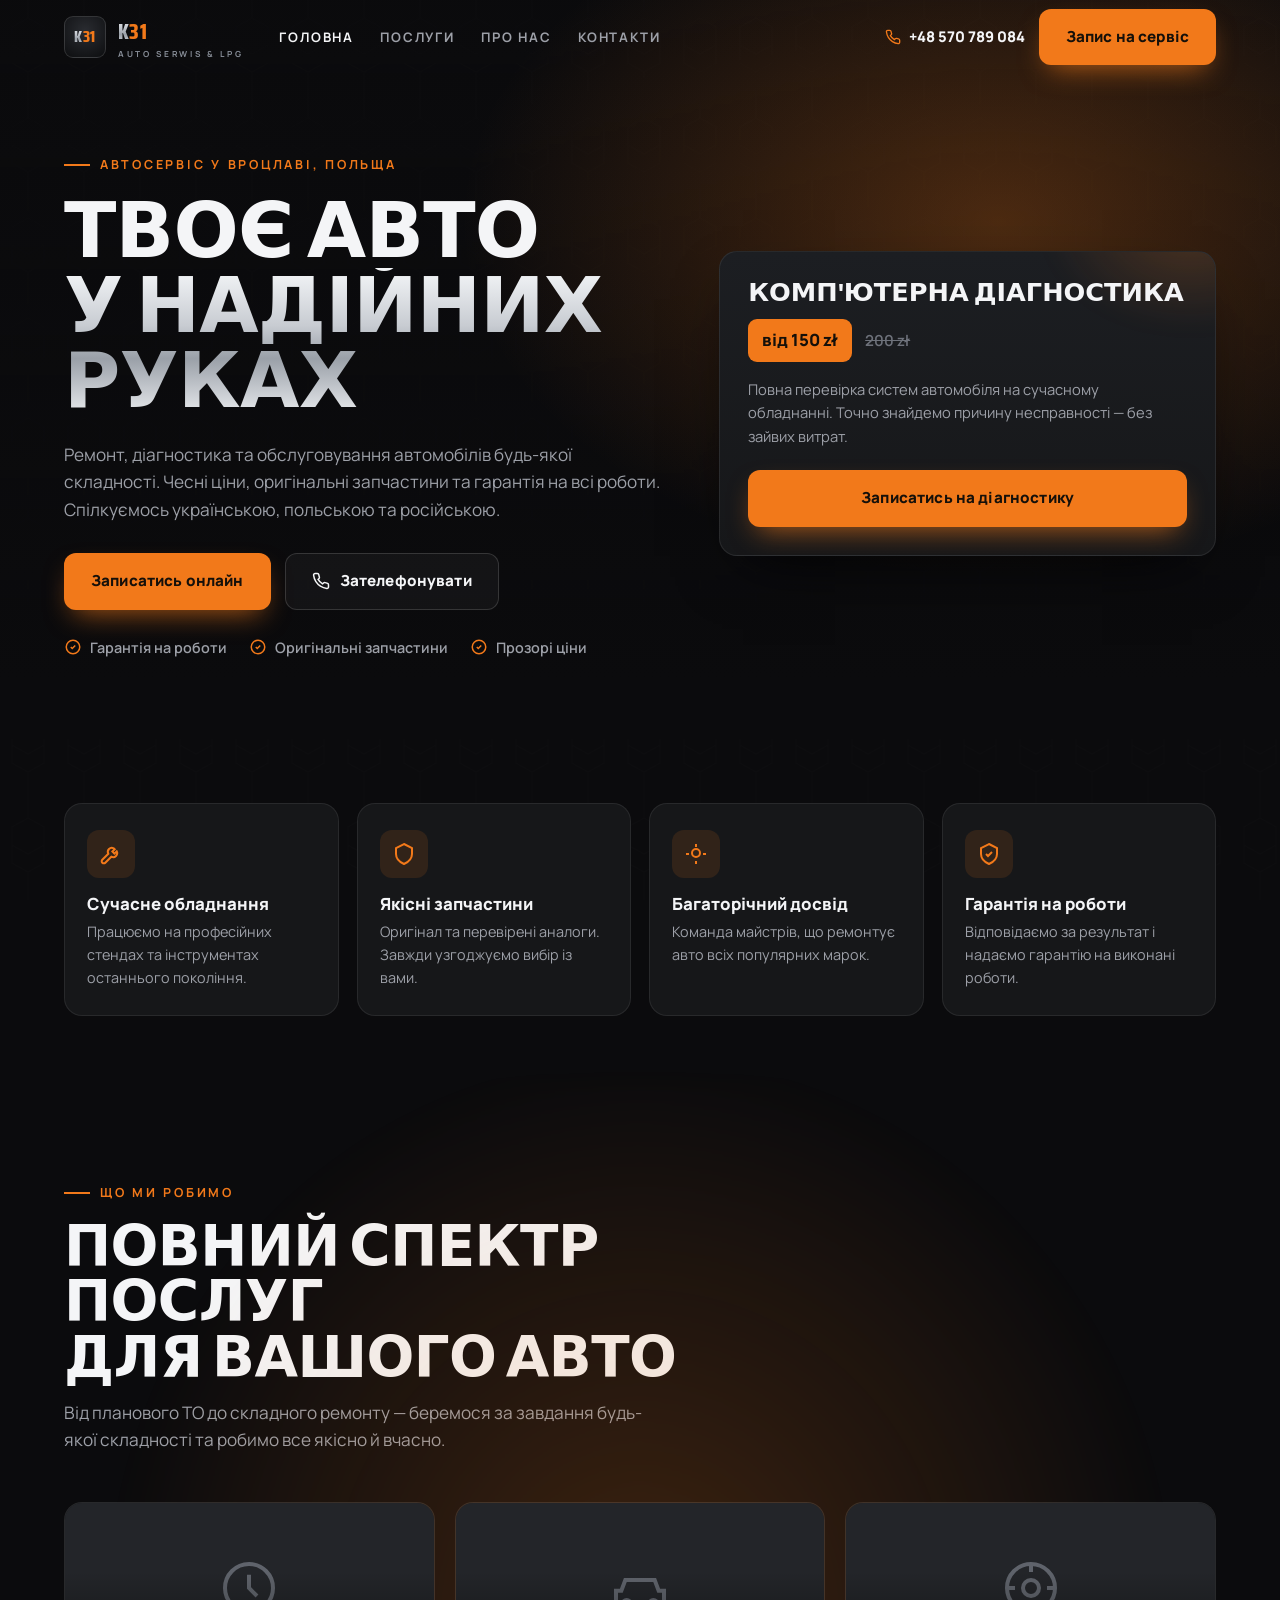
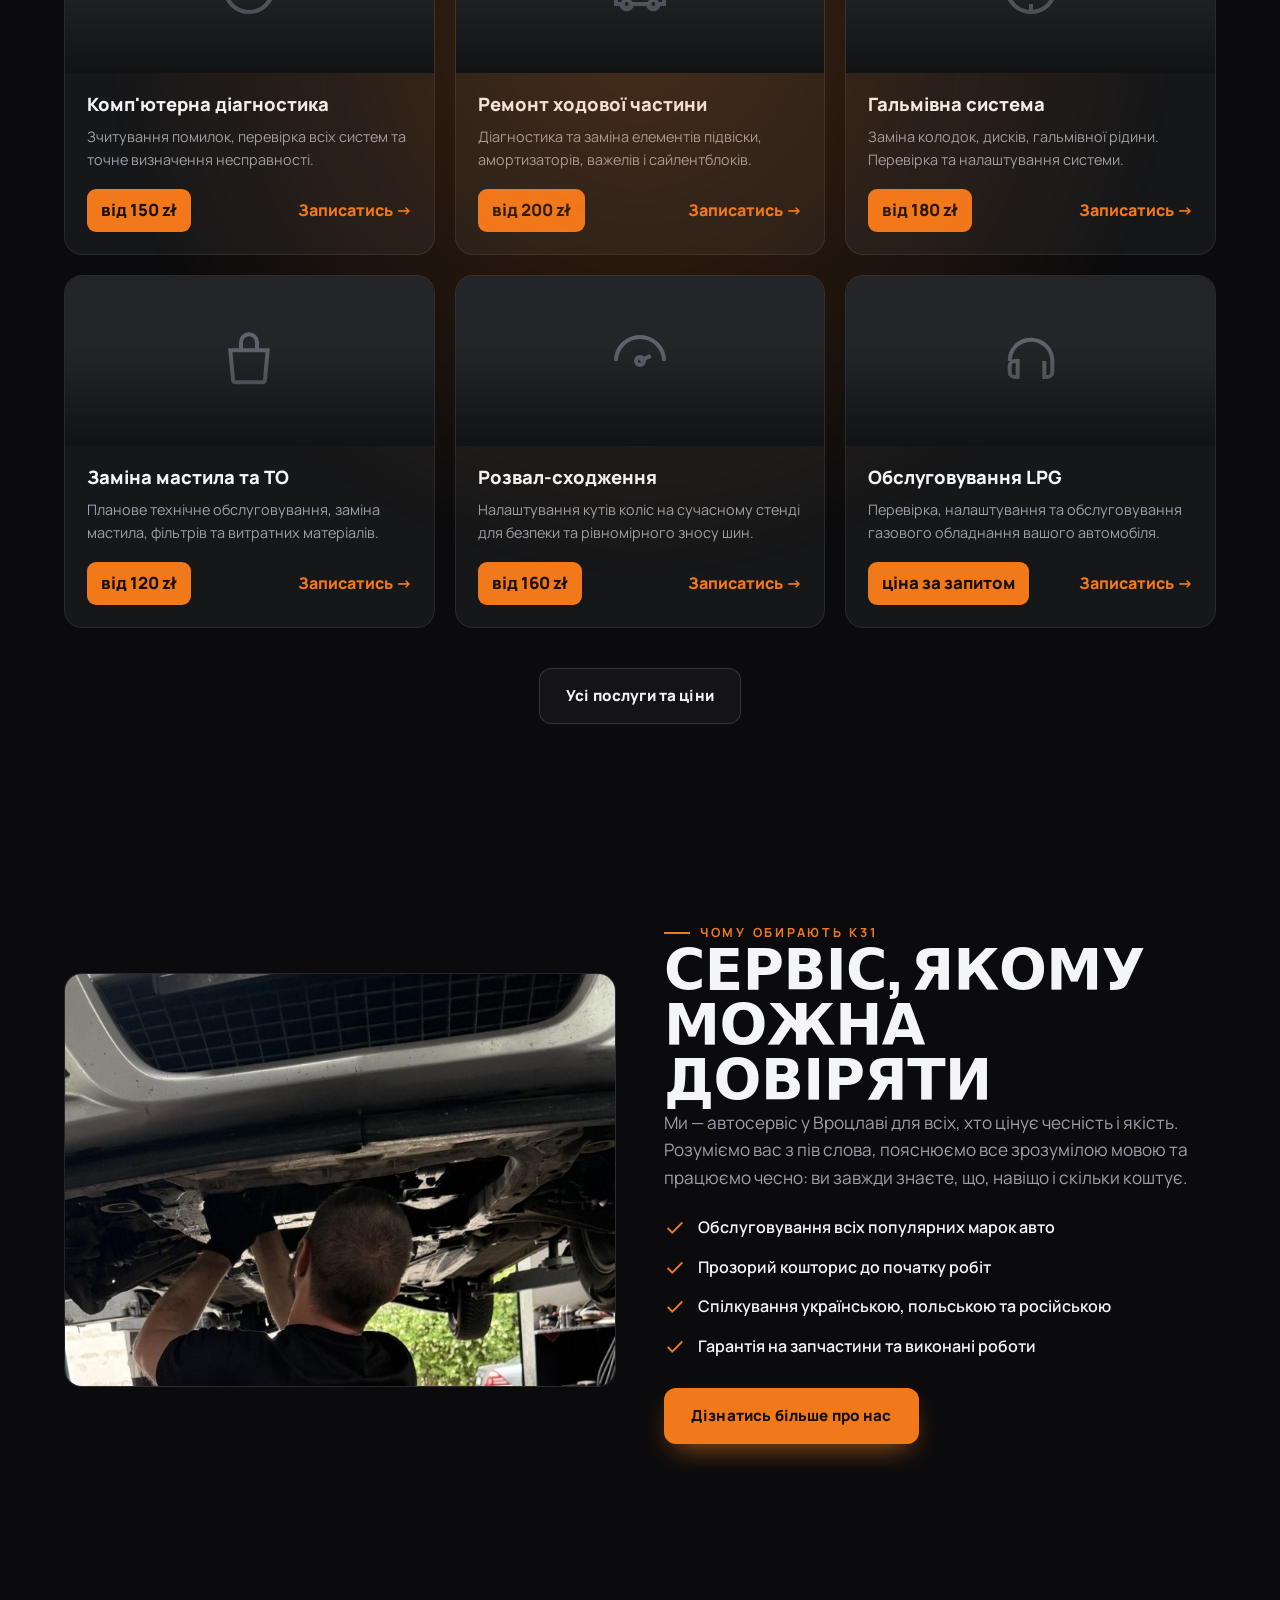
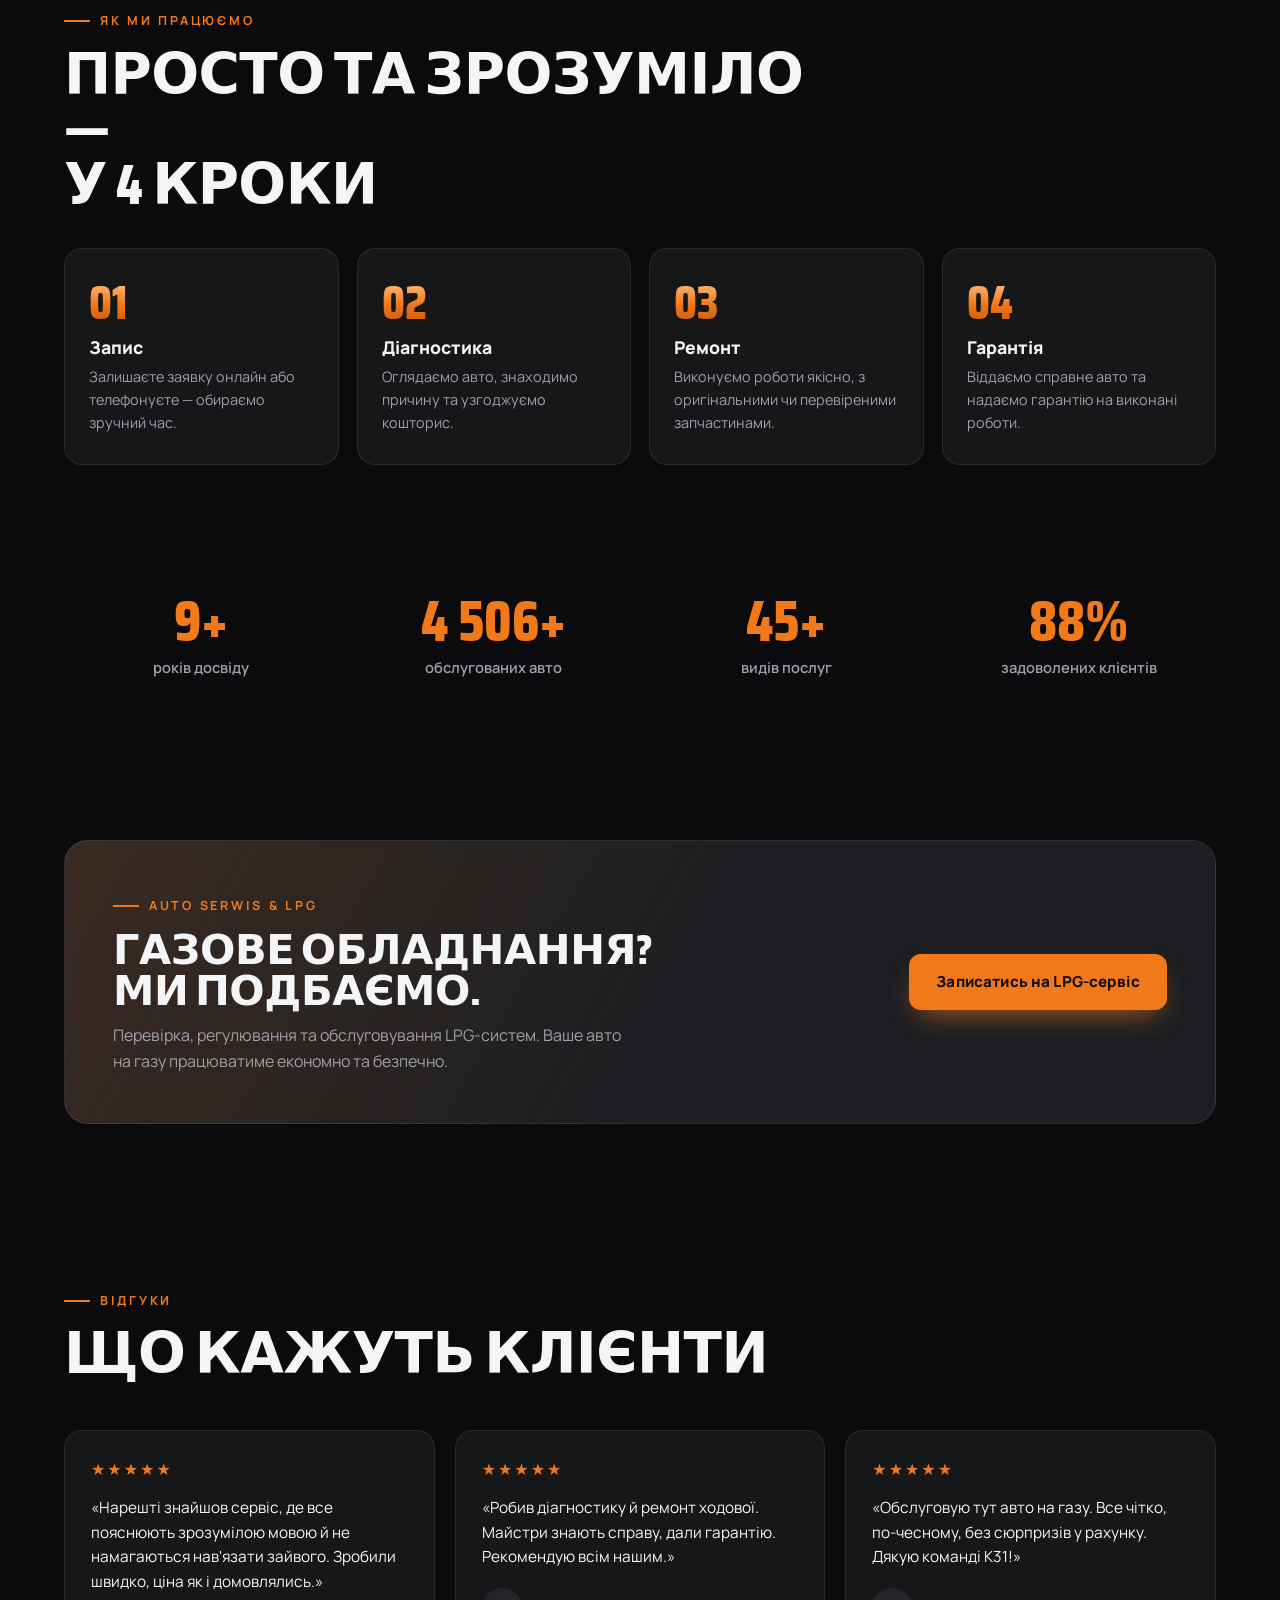
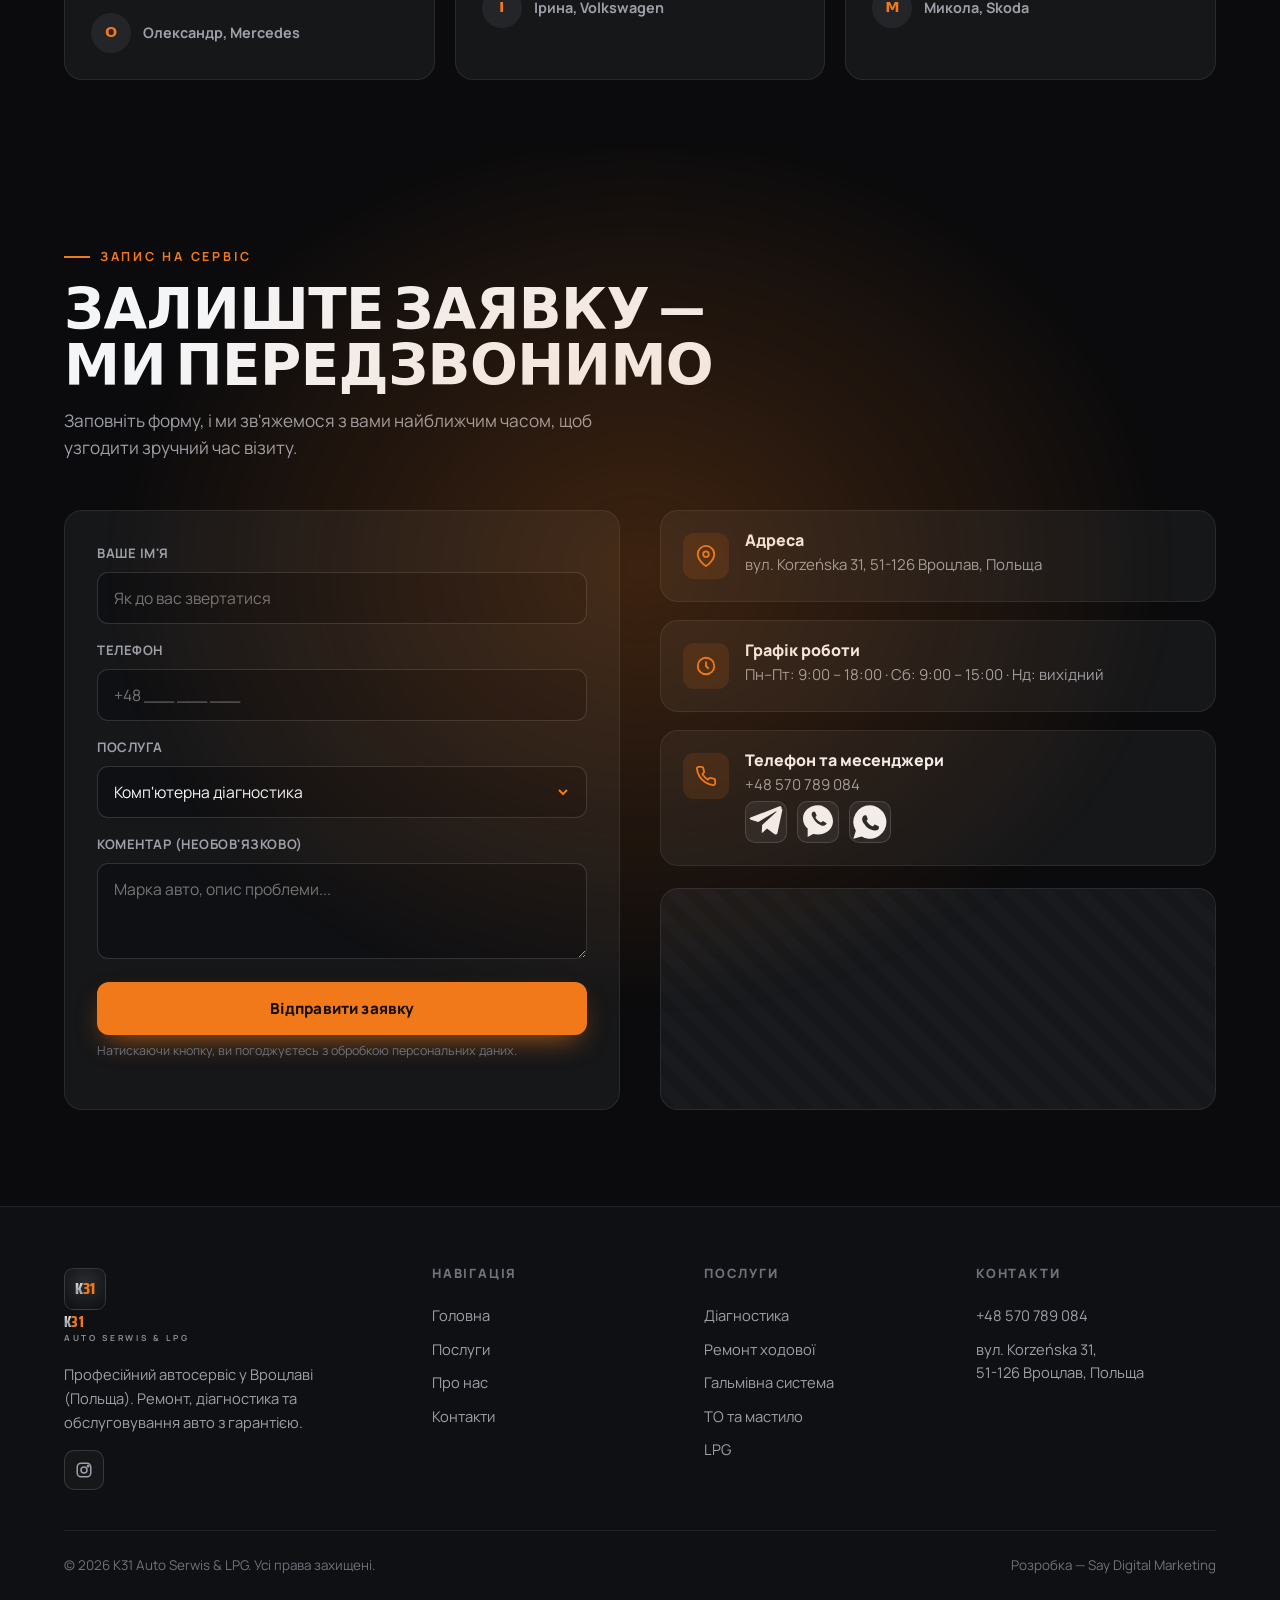
==== commit 15c15c6e: "Inclusive positioning (not only for Ukrainians) + real workshop photo Supersedes remote meta-only ed" ====
--- a/index.html
+++ b/index.html
@@ -4,9 +4,9 @@
 <meta charset="UTF-8" />
 <meta name="viewport" content="width=device-width, initial-scale=1.0" />
 <title>K31 Auto Serwis &amp; LPG — Автосервіс у Польщі | Ремонт, діагностика, ТО</title>
-<meta name="description" content="K31 Auto Serwis & LPG — професійний автосервіс у Польщі. Ремонт авто, комп'ютерна діагностика, технічне обслуговування. Гарантія на роботи. Запис онлайн." />
+<meta name="description" content="K31 Auto Serwis & LPG — професійний автосервіс у Вроцлаві (Польща). Ремонт авто, комп'ютерна діагностика, технічне обслуговування. Гарантія на роботи. Запис онлайн." />
 <meta property="og:title" content="K31 Auto Serwis & LPG — Автосервіс у Польщі" />
-<meta property="og:description" content="Ремонт, діагностика та обслуговування авто. Чесні ціни, гарантія, майстри, що розмовляють українською." />
+<meta property="og:description" content="Ремонт, діагностика та обслуговування авто. Чесні ціни, гарантія, зрозуміле спілкування кількома мовами." />
 <meta property="og:type" content="website" />
 <link rel="preconnect" href="https://fonts.googleapis.com" />
 <link rel="preconnect" href="https://fonts.gstatic.com" crossorigin />
@@ -58,12 +58,12 @@
   <div class="hero__bg"></div>
   <div class="container hero__grid">
     <div class="reveal">
-      <span class="kicker">Автосервіс для українців у Польщі</span>
+      <span class="kicker">Автосервіс у Вроцлаві, Польща</span>
       <h1 class="hero__title">
         Твоє авто<br />
         <span class="line2">у надійних руках</span>
       </h1>
-      <p class="lead">Ремонт, діагностика та обслуговування автомобілів будь-якої складності. Чесні ціни, оригінальні запчастини та гарантія на всі роботи. Майстри розмовляють українською.</p>
+      <p class="lead">Ремонт, діагностика та обслуговування автомобілів будь-якої складності. Чесні ціни, оригінальні запчастини та гарантія на всі роботи. Спілкуємось українською, польською та російською.</p>
       <div class="hero__cta">
         <a href="#zapys" class="btn btn-primary">Записатись онлайн</a>
         <a href="tel:+48570789084" class="btn btn-ghost">
@@ -187,15 +187,15 @@
 <!-- ============ ABOUT SPLIT ============ -->
 <section class="section">
   <div class="container split">
-    <div class="split__media reveal"><span class="plate">K31</span></div>
+    <div class="split__media reveal"><img src="assets/about.jpg" alt="Майстер K31 Auto Serwis за роботою — ремонт авто на підйомнику" loading="lazy" /></div>
     <div class="reveal">
       <span class="kicker">Чому обирають K31</span>
       <h2>Сервіс, якому<br />можна довіряти</h2>
-      <p class="lead">Ми — автосервіс, створений для українців у Польщі. Розуміємо вас з пів слова, пояснюємо все зрозумілою мовою та працюємо чесно: ви завжди знаєте, що, навіщо і скільки коштує.</p>
+      <p class="lead">Ми — автосервіс у Вроцлаві для всіх, хто цінує чесність і якість. Розуміємо вас з пів слова, пояснюємо все зрозумілою мовою та працюємо чесно: ви завжди знаєте, що, навіщо і скільки коштує.</p>
       <ul class="checklist">
         <li><svg viewBox="0 0 24 24" fill="none" stroke="currentColor" stroke-width="2"><path d="M20 6L9 17l-5-5"/></svg> Обслуговування всіх популярних марок авто</li>
         <li><svg viewBox="0 0 24 24" fill="none" stroke="currentColor" stroke-width="2"><path d="M20 6L9 17l-5-5"/></svg> Прозорий кошторис до початку робіт</li>
-        <li><svg viewBox="0 0 24 24" fill="none" stroke="currentColor" stroke-width="2"><path d="M20 6L9 17l-5-5"/></svg> Спілкування українською та польською</li>
+        <li><svg viewBox="0 0 24 24" fill="none" stroke="currentColor" stroke-width="2"><path d="M20 6L9 17l-5-5"/></svg> Спілкування українською, польською та російською</li>
         <li><svg viewBox="0 0 24 24" fill="none" stroke="currentColor" stroke-width="2"><path d="M20 6L9 17l-5-5"/></svg> Гарантія на запчастини та виконані роботи</li>
       </ul>
       <a href="pro-nas.html" class="btn btn-primary" style="margin-top:28px">Дізнатись більше про нас</a>
@@ -255,7 +255,7 @@
     <div class="reviews">
       <div class="review reveal">
         <div class="review__stars">★★★★★</div>
-        <p>«Нарешті знайшов сервіс, де все пояснюють українською й не намагаються нав'язати зайвого. Зробили швидко, ціна як і домовлялись.»</p>
+        <p>«Нарешті знайшов сервіс, де все пояснюють зрозумілою мовою й не намагаються нав'язати зайвого. Зробили швидко, ціна як і домовлялись.»</p>
         <div class="review__by"><span class="review__ava">О</span> Олександр, Mercedes</div>
       </div>
       <div class="review reveal">
@@ -347,7 +347,7 @@
     <div class="footer__top">
       <div>
         <a href="index.html" class="brand"><span class="brand__logo"><span><span style="background:var(--metal);-webkit-background-clip:text;background-clip:text;color:transparent">K</span><span style="color:var(--orange)">31</span></span></span><span><span><span class="k">K</span><span class="num">31</span></span><small>AUTO SERWIS &amp; LPG</small></span></a>
-        <p class="footer__about">Професійний автосервіс для українців у Польщі. Ремонт, діагностика та обслуговування авто з гарантією.</p>
+        <p class="footer__about">Професійний автосервіс у Вроцлаві (Польща). Ремонт, діагностика та обслуговування авто з гарантією.</p>
         <div class="footer__socials">
           <a href="https://www.instagram.com/k31_auto_serwis_lpg" target="_blank" rel="noopener" aria-label="Instagram"><svg viewBox="0 0 24 24" fill="none" stroke="currentColor" stroke-width="2"><rect x="3" y="3" width="18" height="18" rx="5"/><circle cx="12" cy="12" r="4"/><circle cx="17.5" cy="6.5" r="1" fill="currentColor"/></svg></a>
         </div>
--- a/css/styles.css
+++ b/css/styles.css
@@ -201,6 +201,7 @@
 .split__media{aspect-ratio:4/3;border-radius:var(--radius);overflow:hidden;border:1px solid var(--border);
   background:linear-gradient(135deg,#1b1d21,#0e0f12);position:relative;display:grid;place-items:center}
 .split__media .plate{font-family:var(--font-display);font-size:5rem;color:rgba(255,255,255,.05);text-transform:uppercase}
+.split__media img{width:100%;height:100%;object-fit:cover;object-position:center 28%;display:block}
 .checklist{display:flex;flex-direction:column;gap:14px;margin-top:24px}
 .checklist li{display:flex;gap:12px;align-items:flex-start;color:var(--text);font-weight:600}
 .checklist svg{width:22px;height:22px;color:var(--orange);flex-shrink:0;margin-top:2px}
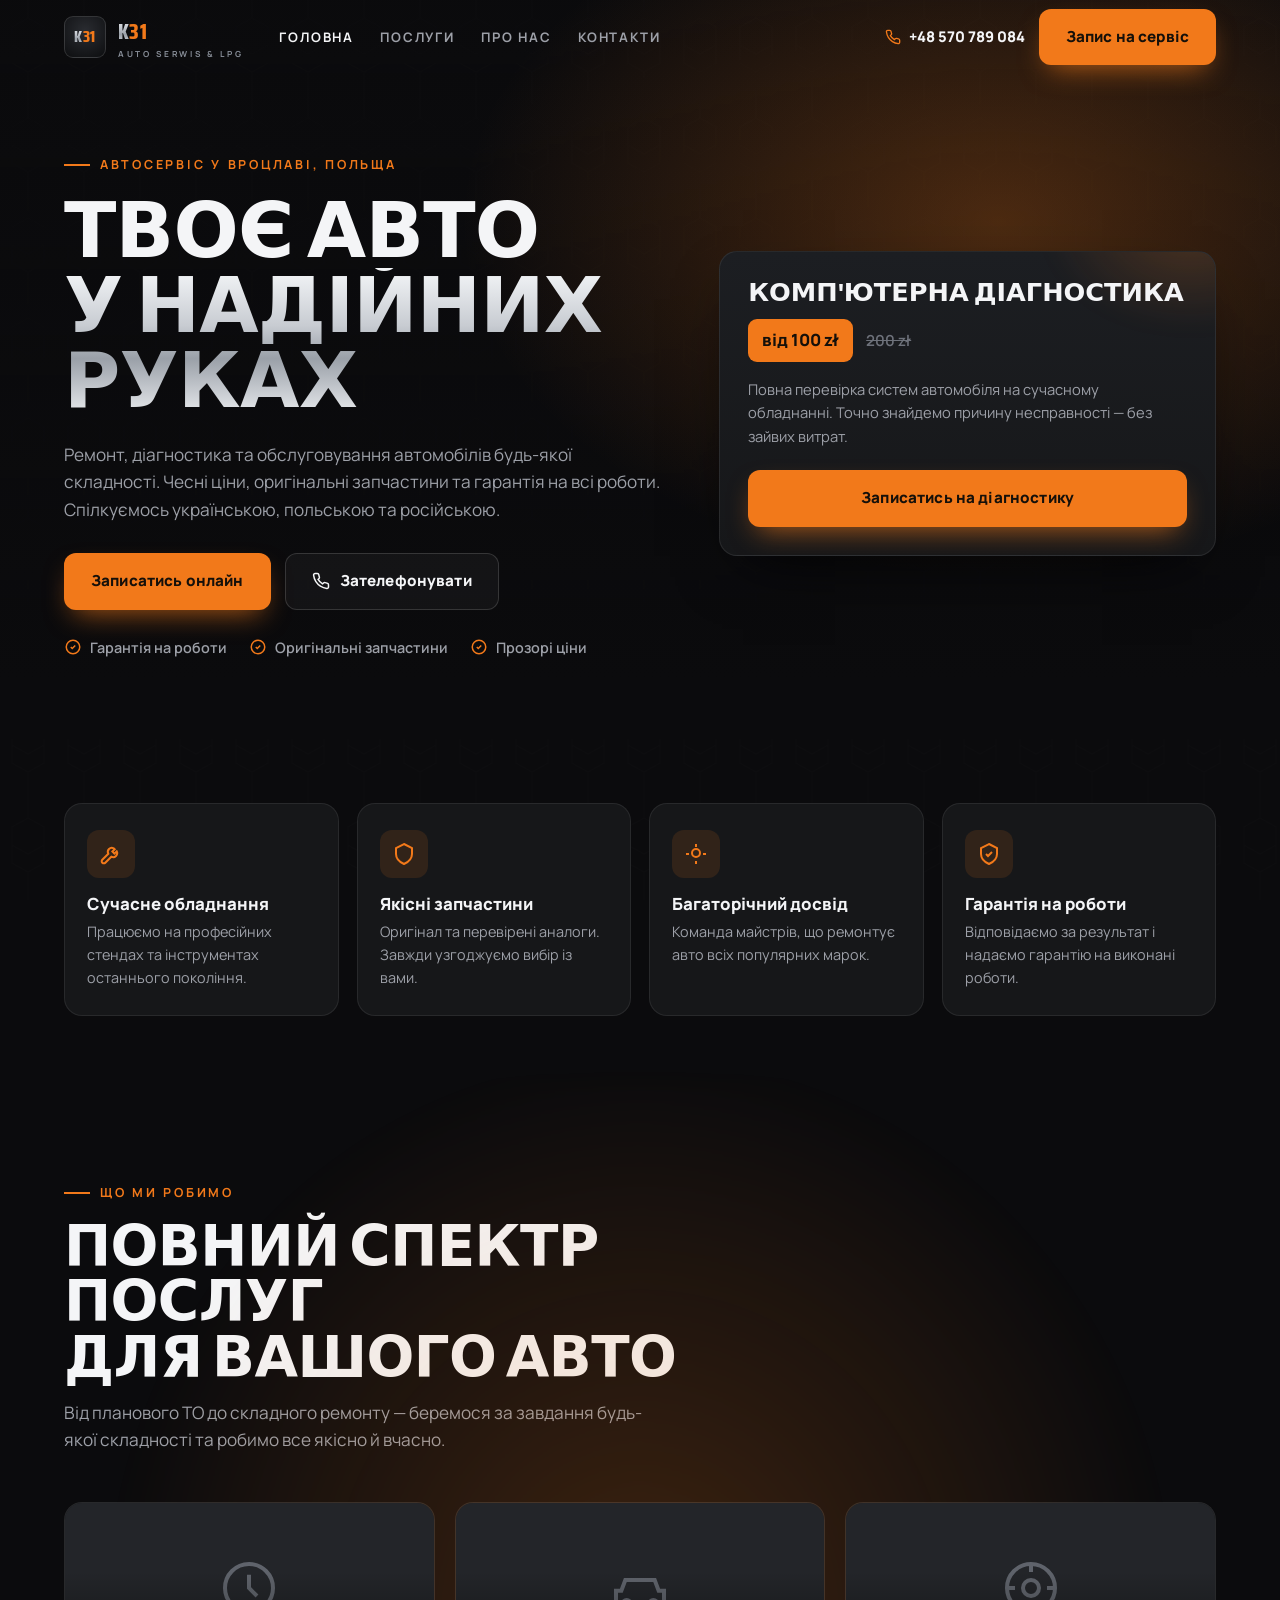
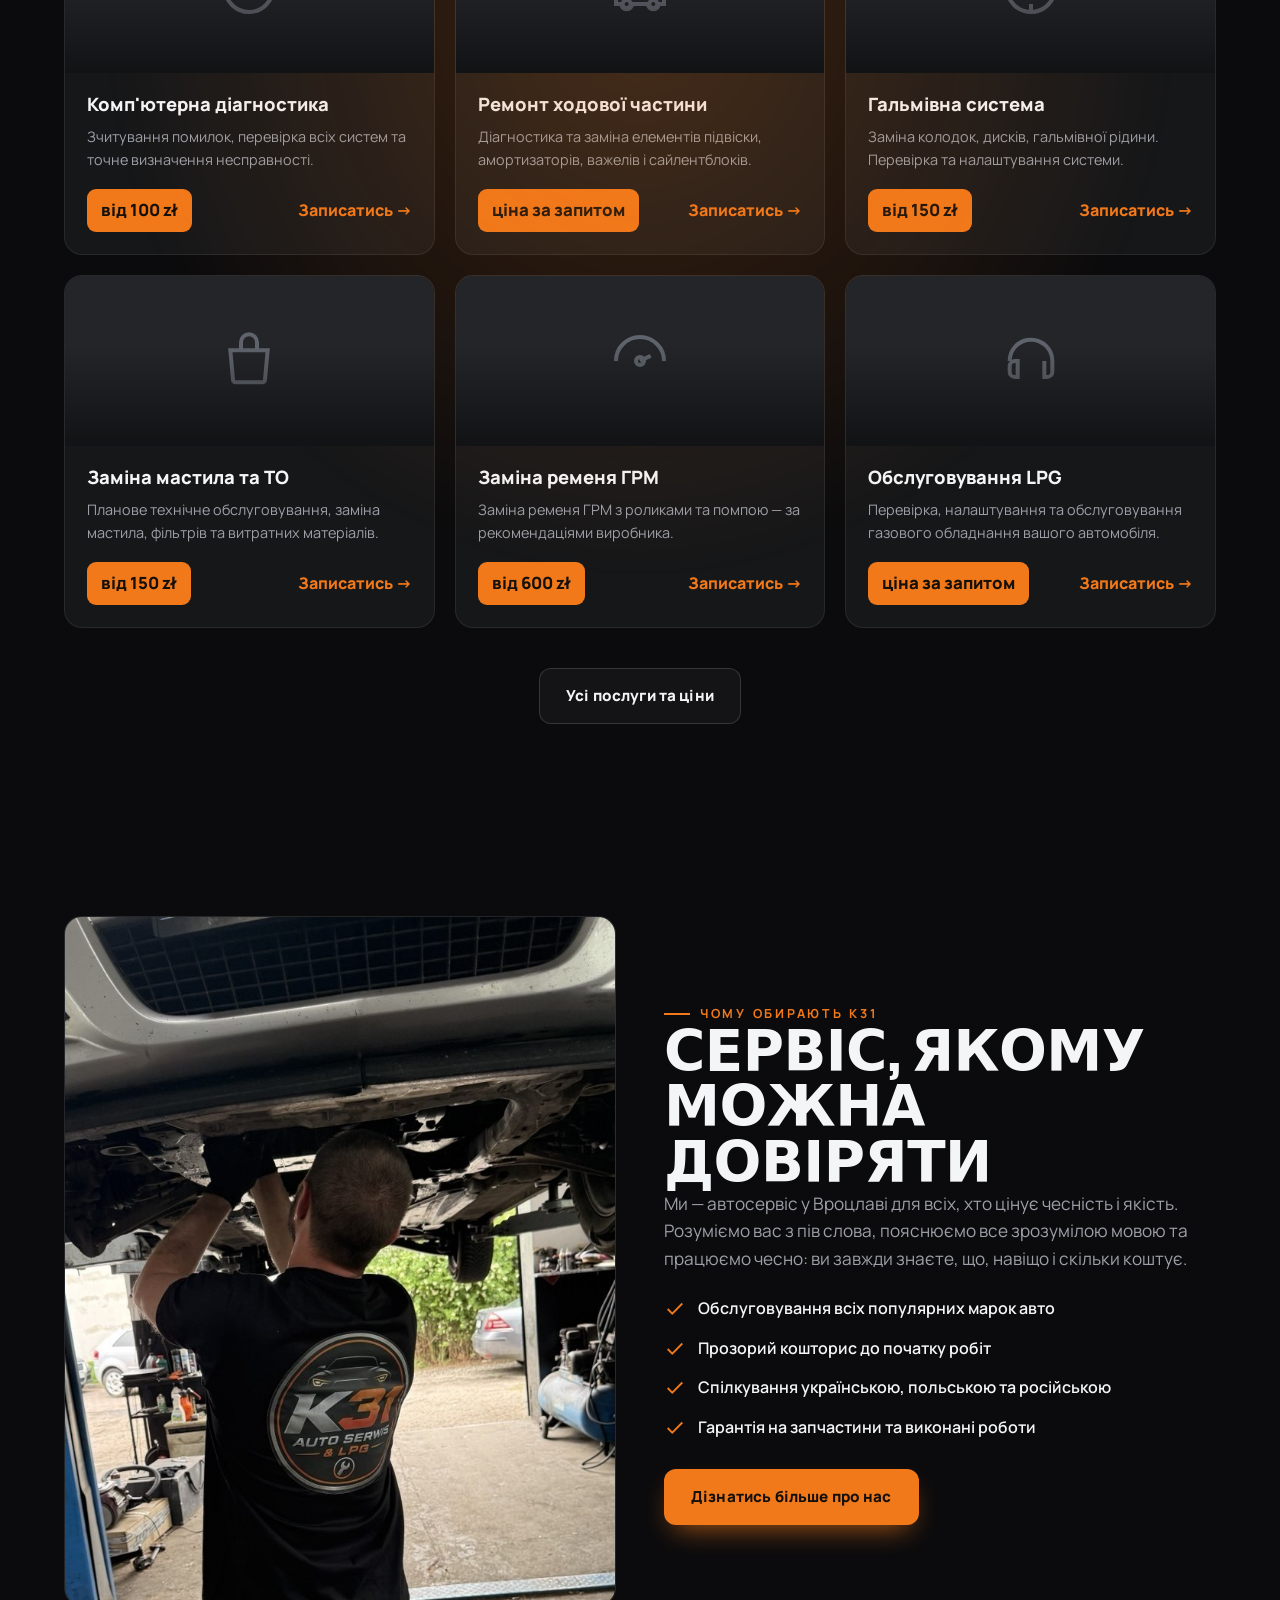
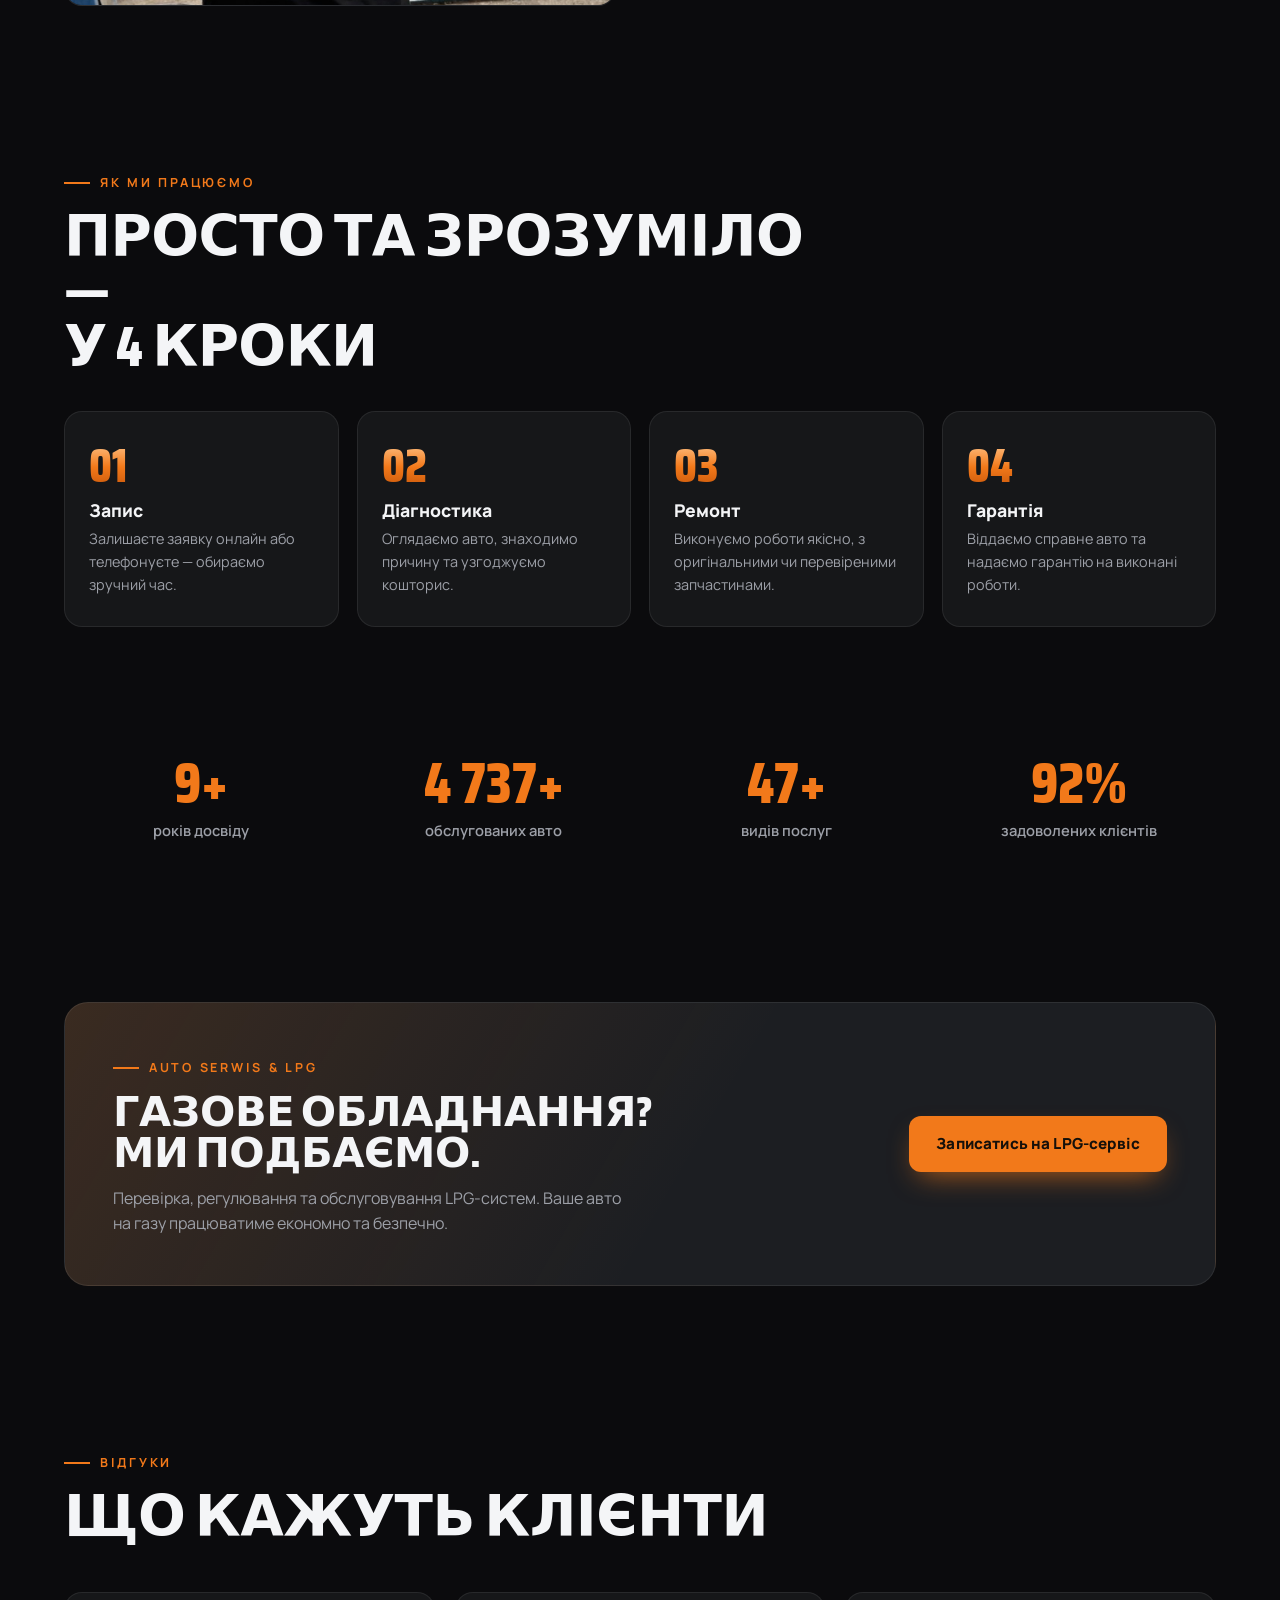
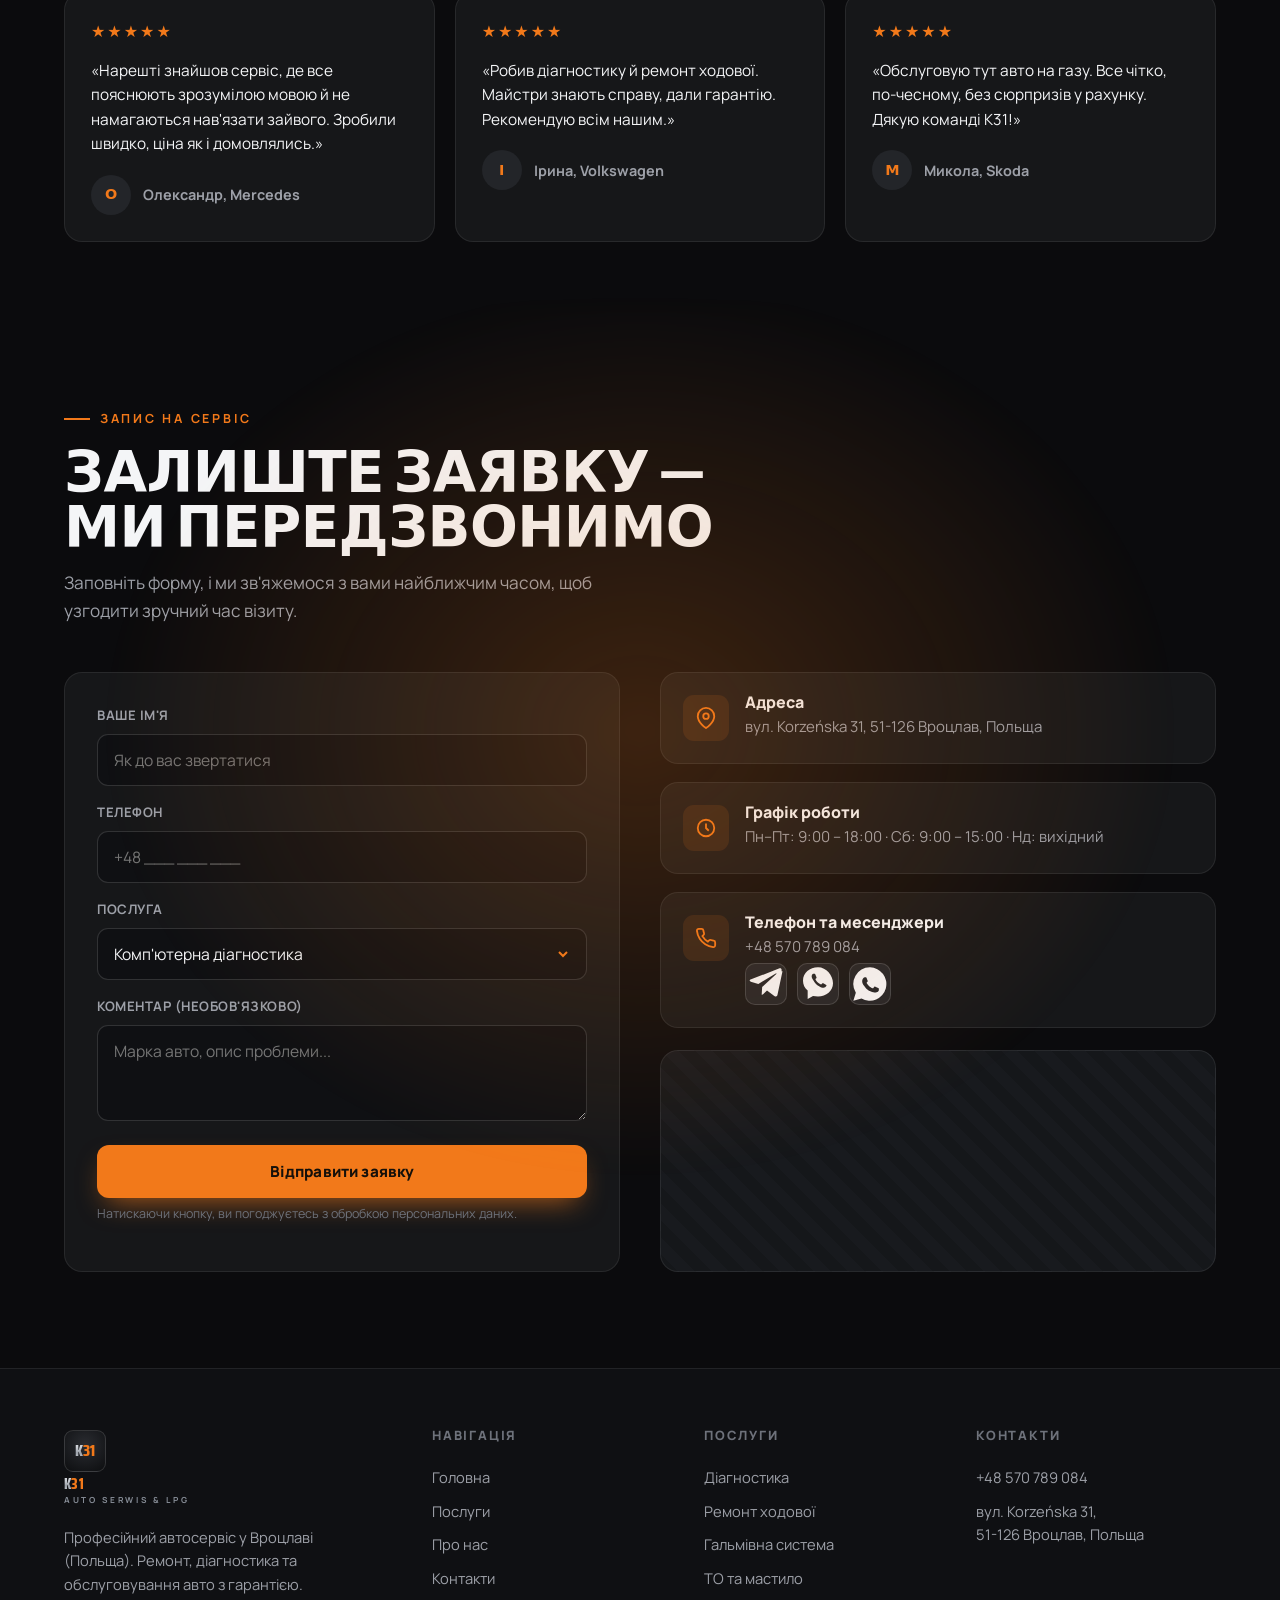
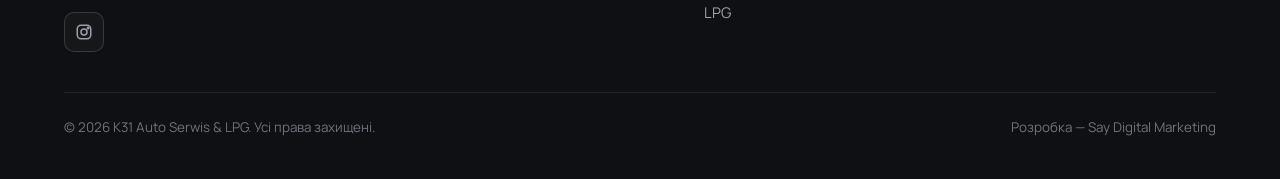
==== commit ea38aa33: "Update price list + home cards/form (client-provided prices) - New prices across poslugy + home card" ====
--- a/index.html
+++ b/index.html
@@ -81,7 +81,7 @@
     <div class="promo-card reveal">
       <h3>Комп'ютерна діагностика</h3>
       <div>
-        <span class="price-pill">від 150 zł</span>
+        <span class="price-pill">від 100 zł</span>
         <span class="price-old">200 zł</span>
       </div>
       <p>Повна перевірка систем автомобіля на сучасному обладнанні. Точно знайдемо причину несправності — без зайвих витрат.</p>
@@ -134,7 +134,7 @@
         <div class="svc__body">
           <h3>Комп'ютерна діагностика</h3>
           <p>Зчитування помилок, перевірка всіх систем та точне визначення несправності.</p>
-          <div class="svc__foot"><span class="price-pill">від 150 zł</span><a href="#zapys" class="text-orange" style="font-weight:800">Записатись →</a></div>
+          <div class="svc__foot"><span class="price-pill">від 100 zł</span><a href="#zapys" class="text-orange" style="font-weight:800">Записатись →</a></div>
         </div>
       </div>
       <div class="svc reveal">
@@ -142,7 +142,7 @@
         <div class="svc__body">
           <h3>Ремонт ходової частини</h3>
           <p>Діагностика та заміна елементів підвіски, амортизаторів, важелів і сайлентблоків.</p>
-          <div class="svc__foot"><span class="price-pill">від 200 zł</span><a href="#zapys" class="text-orange" style="font-weight:800">Записатись →</a></div>
+          <div class="svc__foot"><span class="price-pill">ціна за запитом</span><a href="#zapys" class="text-orange" style="font-weight:800">Записатись →</a></div>
         </div>
       </div>
       <div class="svc reveal">
@@ -150,7 +150,7 @@
         <div class="svc__body">
           <h3>Гальмівна система</h3>
           <p>Заміна колодок, дисків, гальмівної рідини. Перевірка та налаштування системи.</p>
-          <div class="svc__foot"><span class="price-pill">від 180 zł</span><a href="#zapys" class="text-orange" style="font-weight:800">Записатись →</a></div>
+          <div class="svc__foot"><span class="price-pill">від 150 zł</span><a href="#zapys" class="text-orange" style="font-weight:800">Записатись →</a></div>
         </div>
       </div>
       <div class="svc reveal">
@@ -158,15 +158,15 @@
         <div class="svc__body">
           <h3>Заміна мастила та ТО</h3>
           <p>Планове технічне обслуговування, заміна мастила, фільтрів та витратних матеріалів.</p>
-          <div class="svc__foot"><span class="price-pill">від 120 zł</span><a href="#zapys" class="text-orange" style="font-weight:800">Записатись →</a></div>
+          <div class="svc__foot"><span class="price-pill">від 150 zł</span><a href="#zapys" class="text-orange" style="font-weight:800">Записатись →</a></div>
         </div>
       </div>
       <div class="svc reveal">
         <div class="svc__media"><svg viewBox="0 0 24 24" fill="none" stroke="currentColor" stroke-width="1.5"><path d="M3 12a9 9 0 0 1 18 0"/><path d="M12 12l4-2"/><circle cx="12" cy="12" r="1.5"/></svg></div>
         <div class="svc__body">
-          <h3>Розвал-сходження</h3>
-          <p>Налаштування кутів коліс на сучасному стенді для безпеки та рівномірного зносу шин.</p>
-          <div class="svc__foot"><span class="price-pill">від 160 zł</span><a href="#zapys" class="text-orange" style="font-weight:800">Записатись →</a></div>
+          <h3>Заміна ременя ГРМ</h3>
+          <p>Заміна ременя ГРМ з роликами та помпою — за рекомендаціями виробника.</p>
+          <div class="svc__foot"><span class="price-pill">від 600 zł</span><a href="#zapys" class="text-orange" style="font-weight:800">Записатись →</a></div>
         </div>
       </div>
       <div class="svc reveal">
@@ -299,7 +299,6 @@
             <option>Ремонт ходової частини</option>
             <option>Гальмівна система</option>
             <option>Заміна мастила / ТО</option>
-            <option>Розвал-сходження</option>
             <option>Обслуговування LPG</option>
             <option>Інше</option>
           </select>
--- a/css/styles.css
+++ b/css/styles.css
@@ -198,10 +198,10 @@
 
 /* ---------- about split ---------- */
 .split{display:grid;grid-template-columns:1fr 1fr;gap:48px;align-items:center}
-.split__media{aspect-ratio:4/3;border-radius:var(--radius);overflow:hidden;border:1px solid var(--border);
+.split__media{aspect-ratio:4/5;border-radius:var(--radius);overflow:hidden;border:1px solid var(--border);
   background:linear-gradient(135deg,#1b1d21,#0e0f12);position:relative;display:grid;place-items:center}
 .split__media .plate{font-family:var(--font-display);font-size:5rem;color:rgba(255,255,255,.05);text-transform:uppercase}
-.split__media img{width:100%;height:100%;object-fit:cover;object-position:center 28%;display:block}
+.split__media img{width:100%;height:100%;object-fit:cover;object-position:center 30%;display:block}
 .checklist{display:flex;flex-direction:column;gap:14px;margin-top:24px}
 .checklist li{display:flex;gap:12px;align-items:flex-start;color:var(--text);font-weight:600}
 .checklist svg{width:22px;height:22px;color:var(--orange);flex-shrink:0;margin-top:2px}
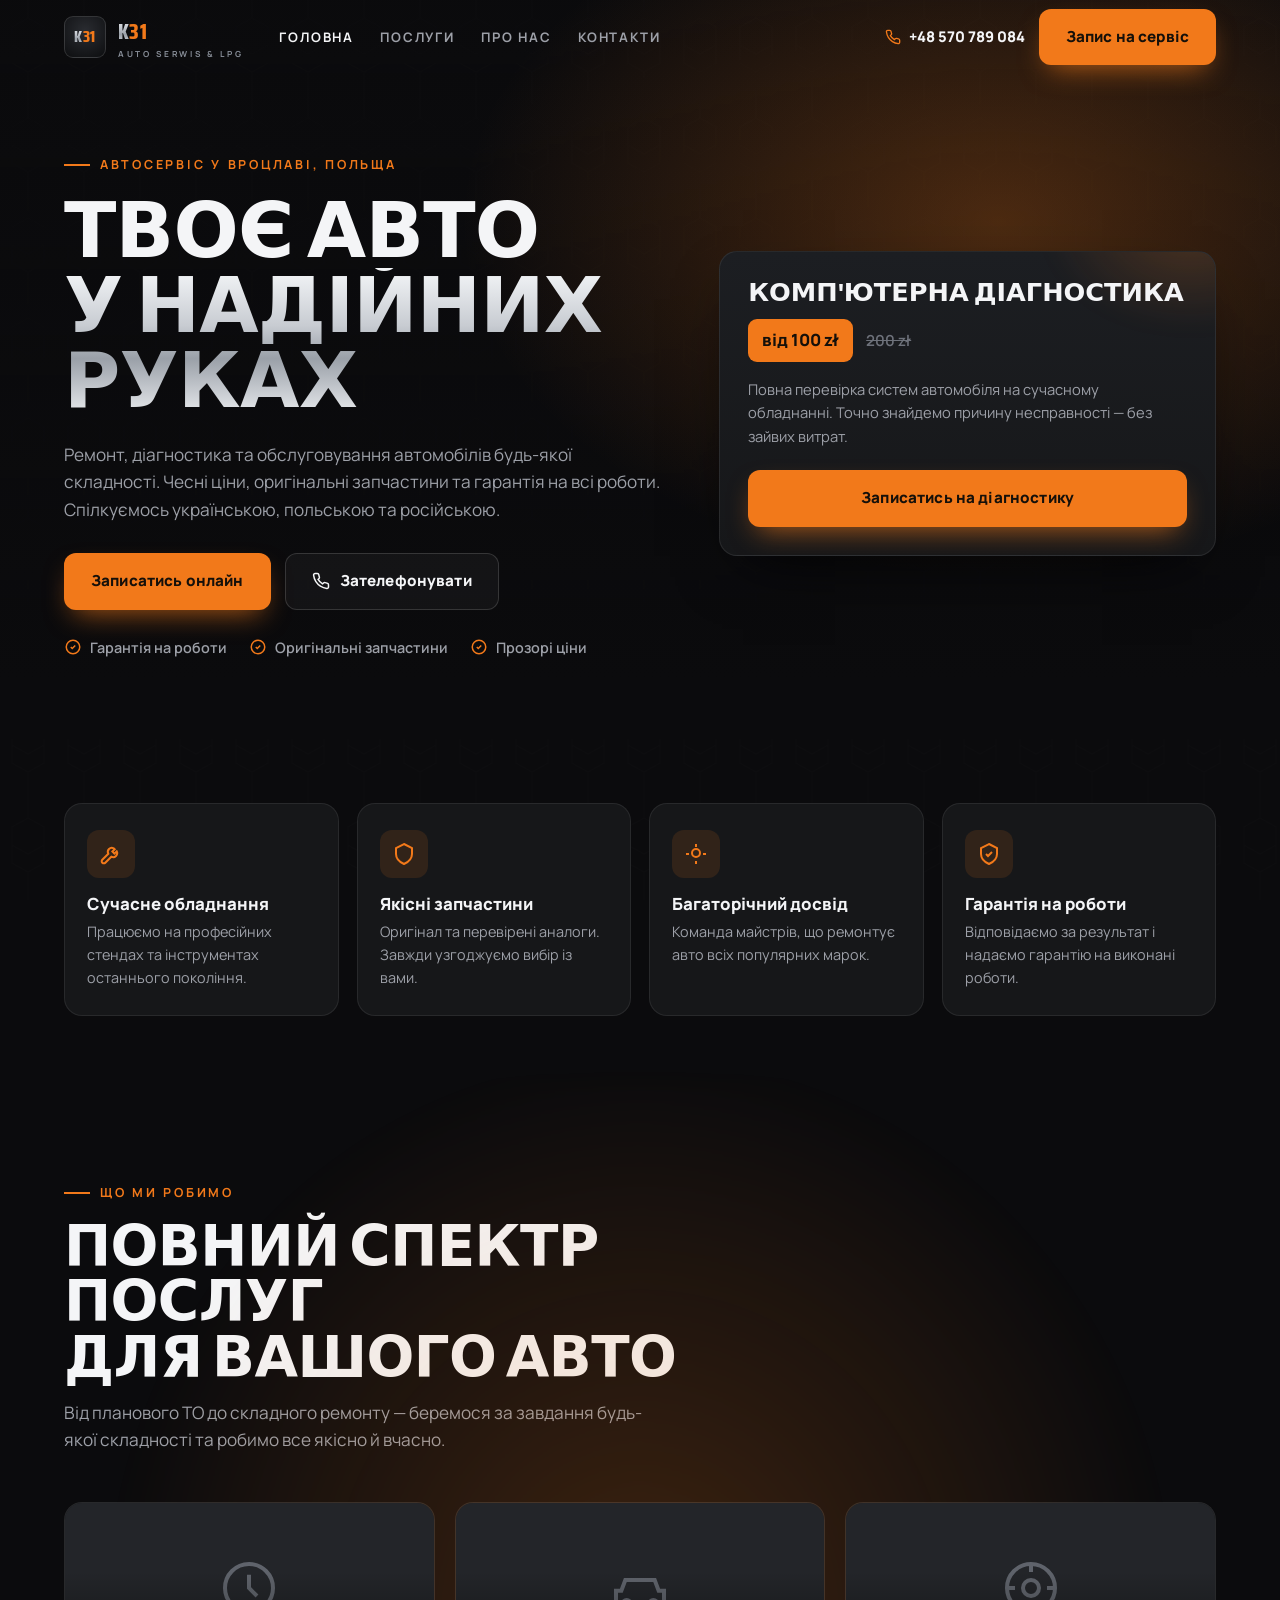
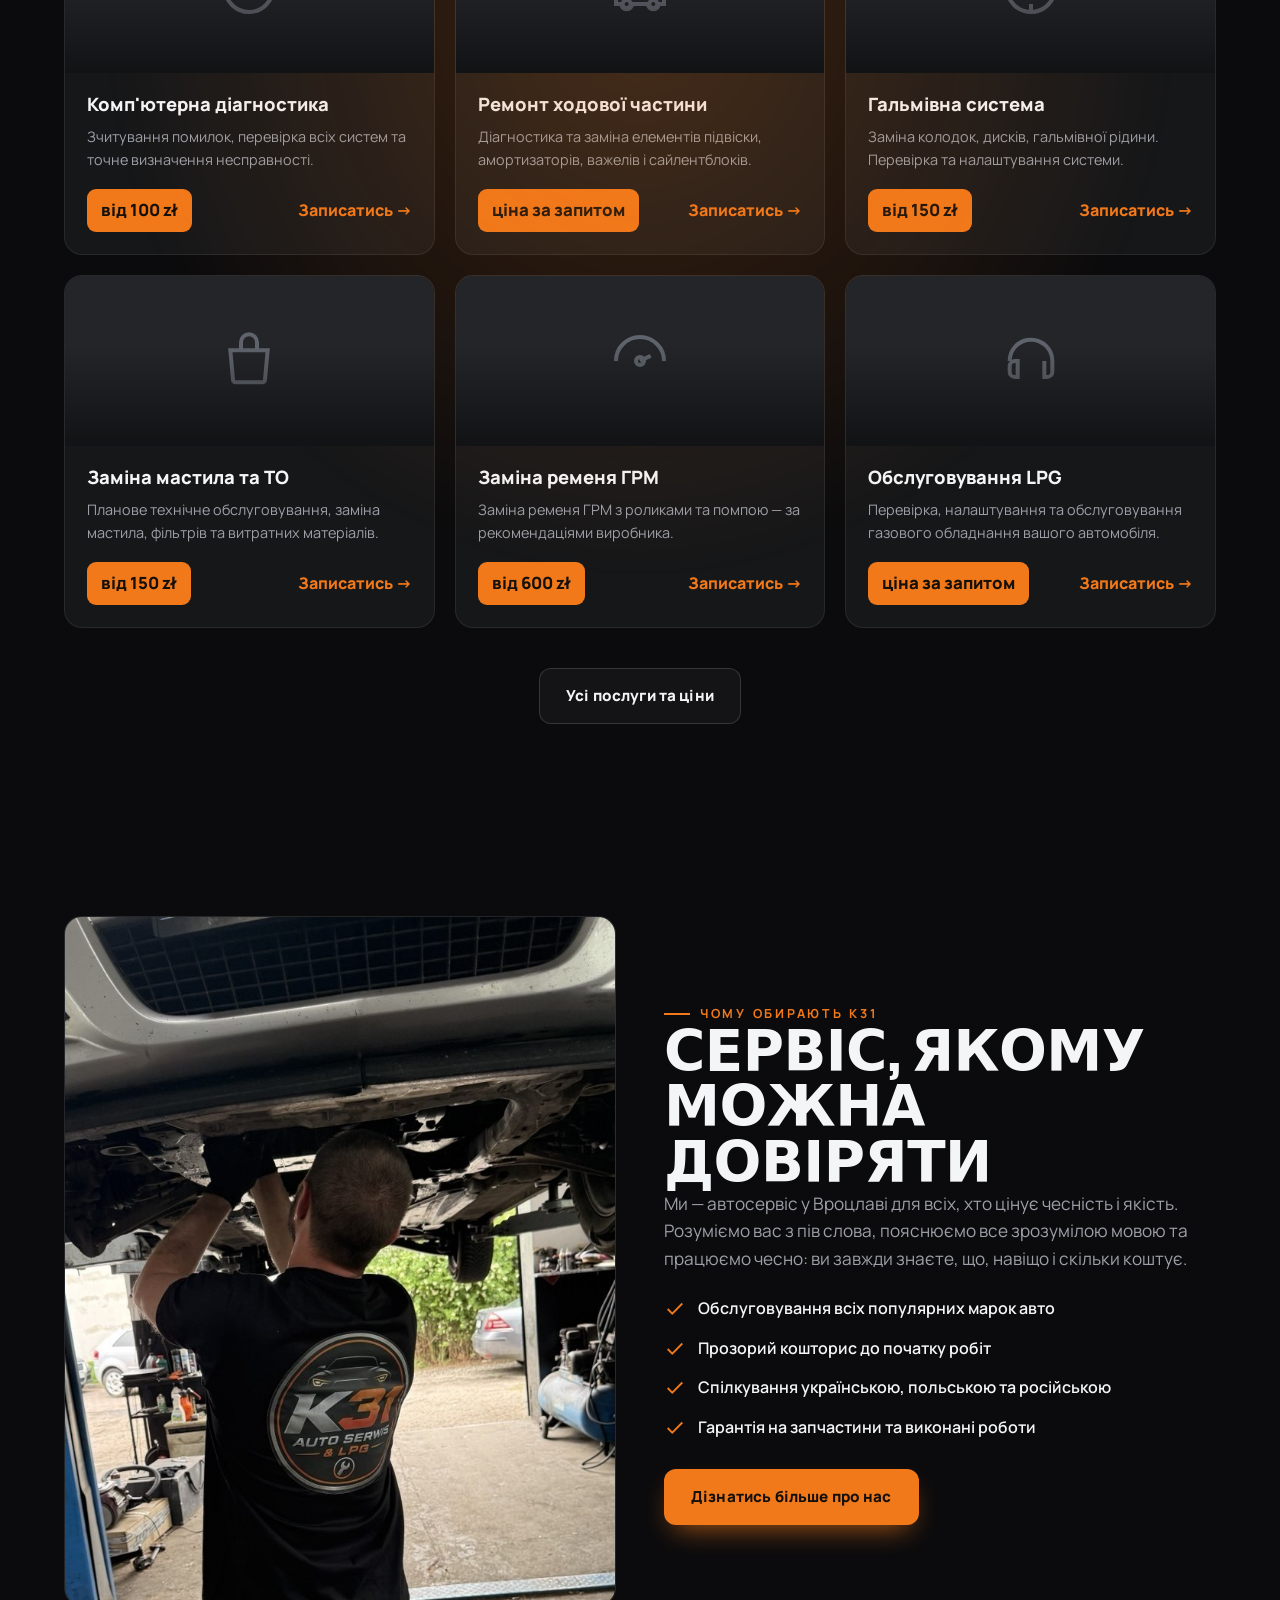
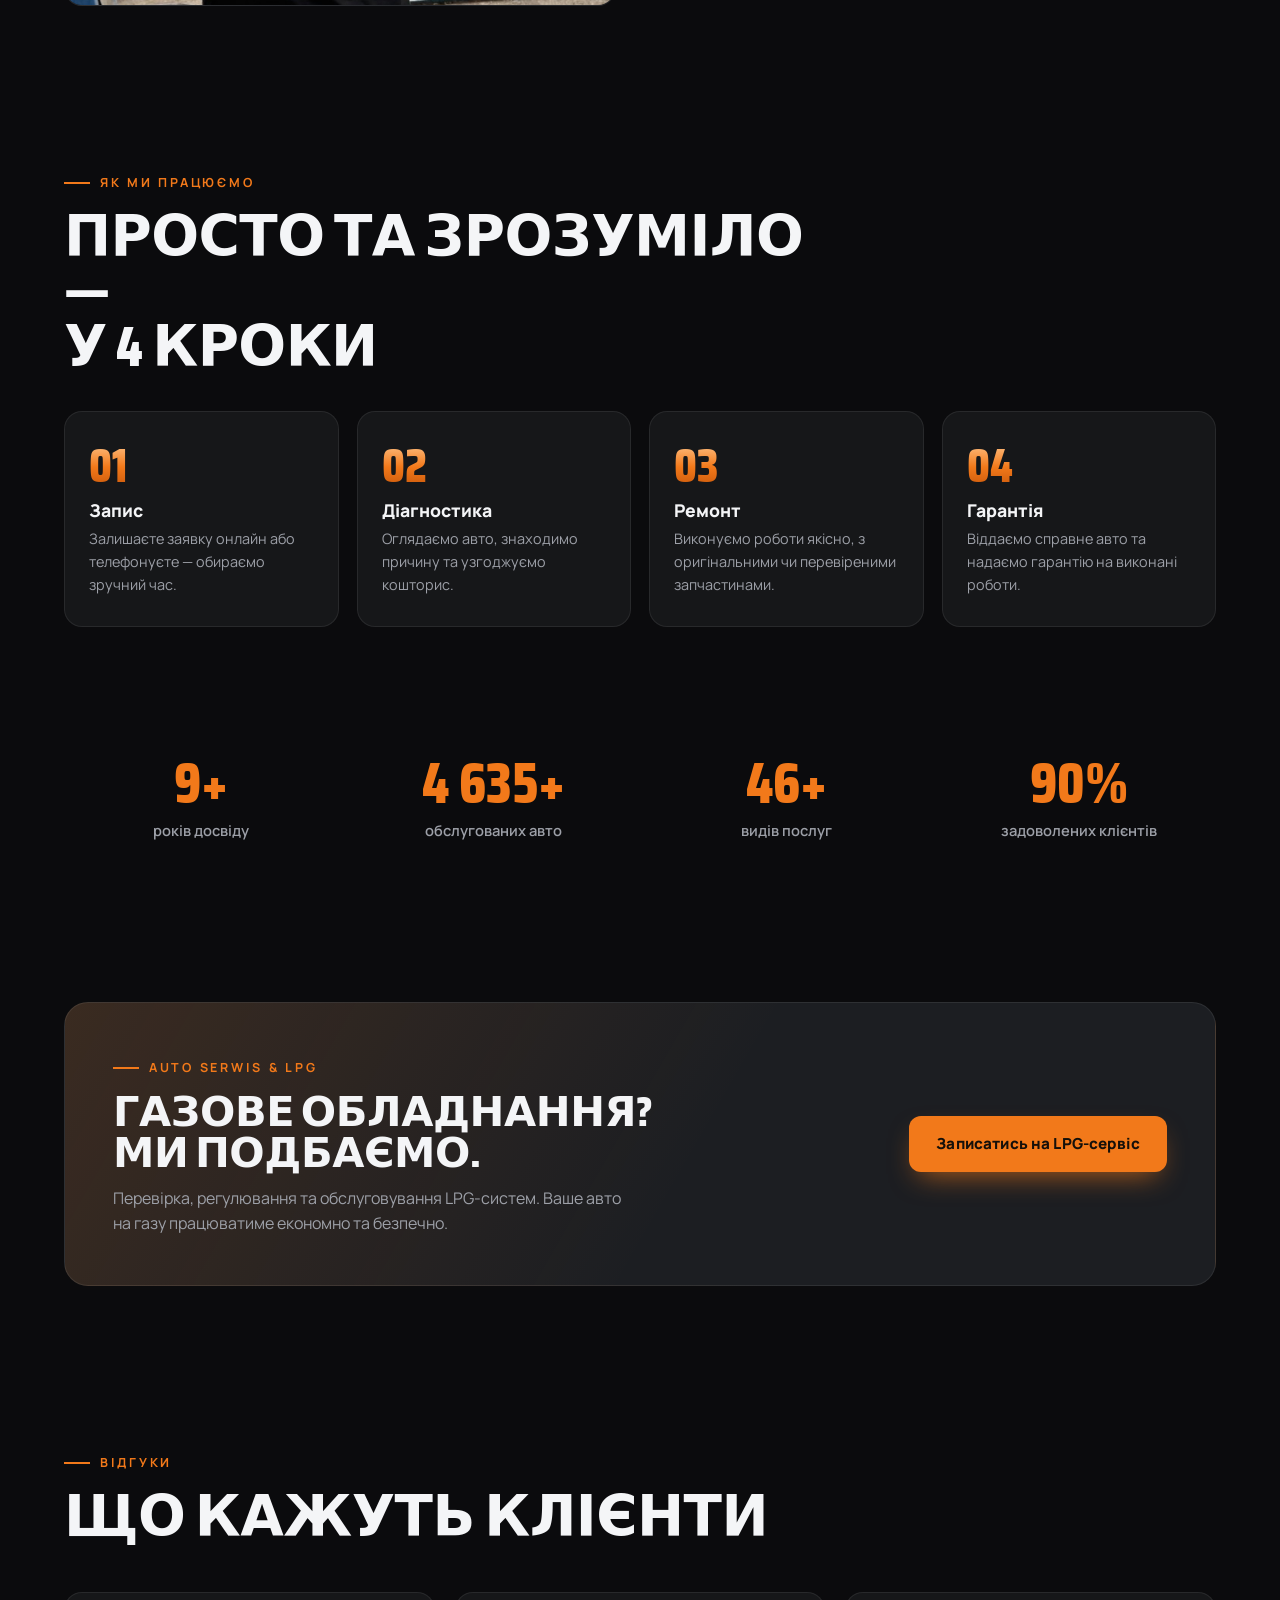
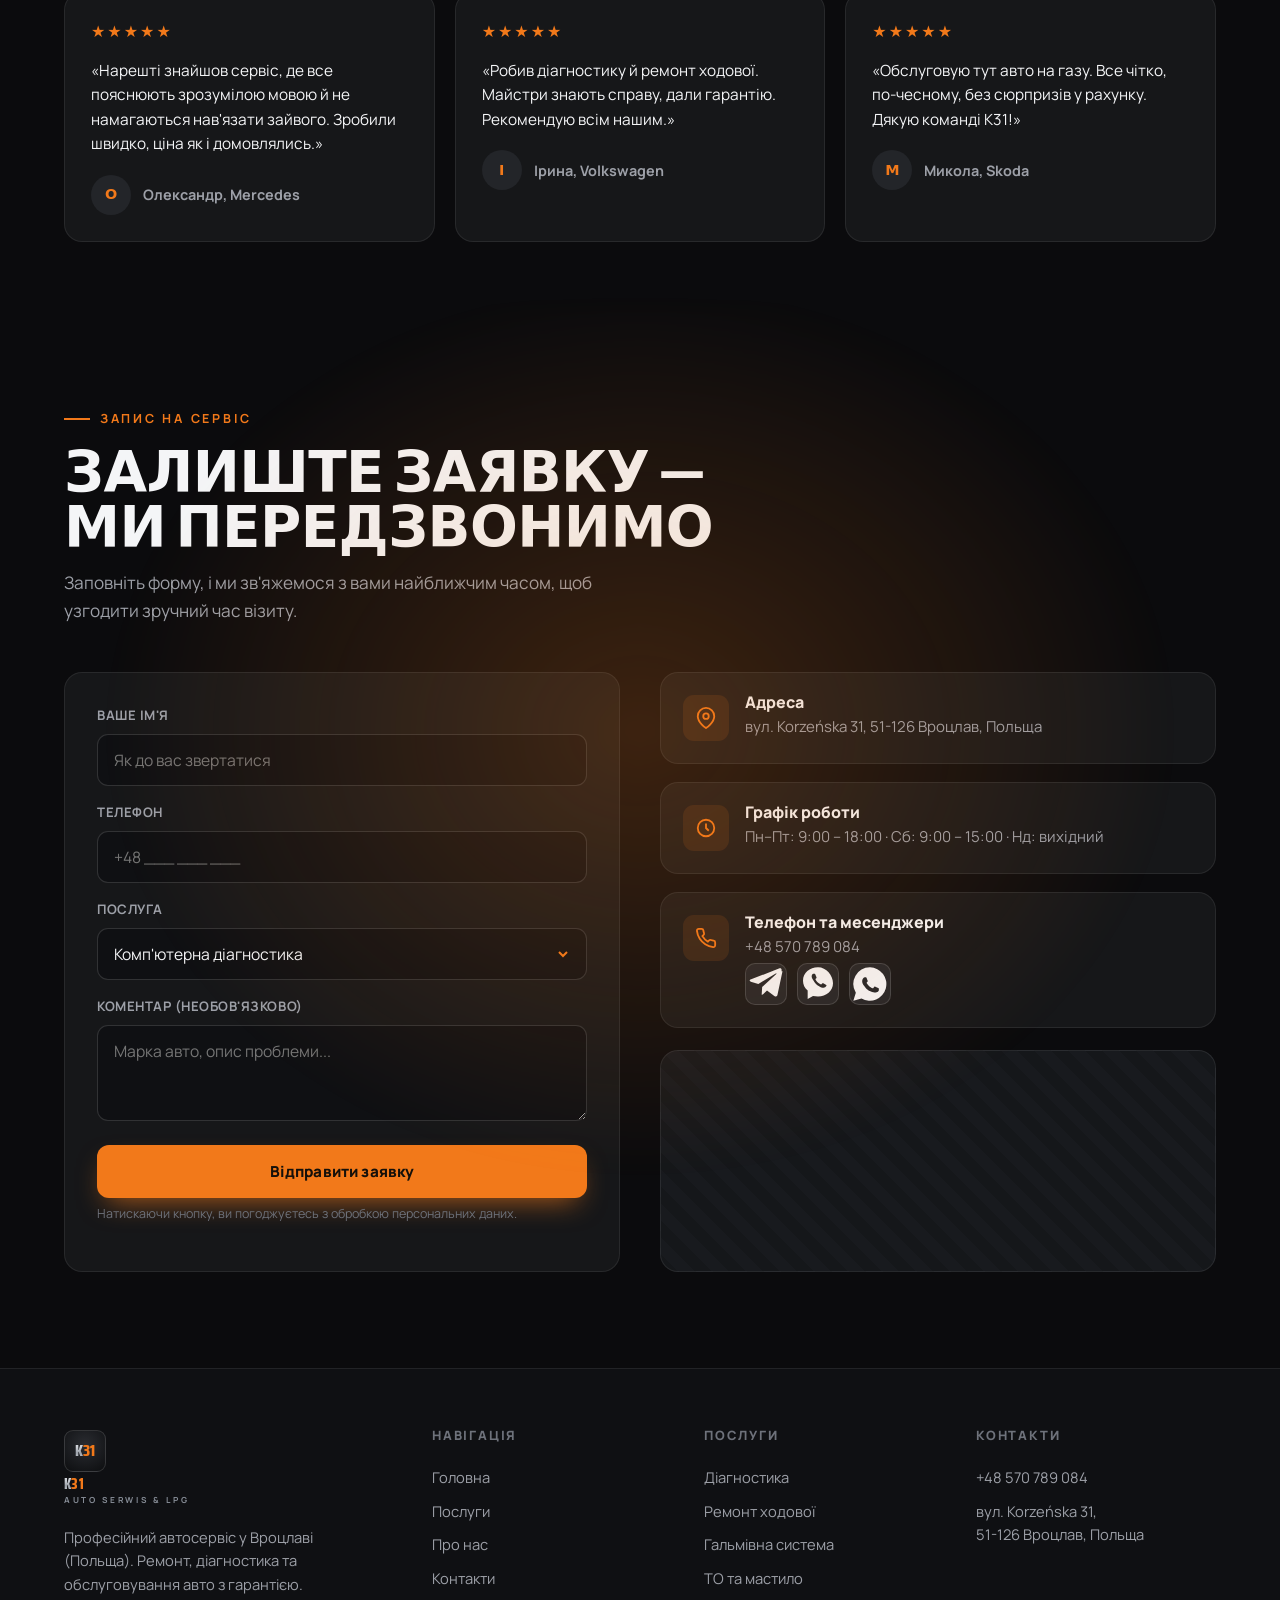
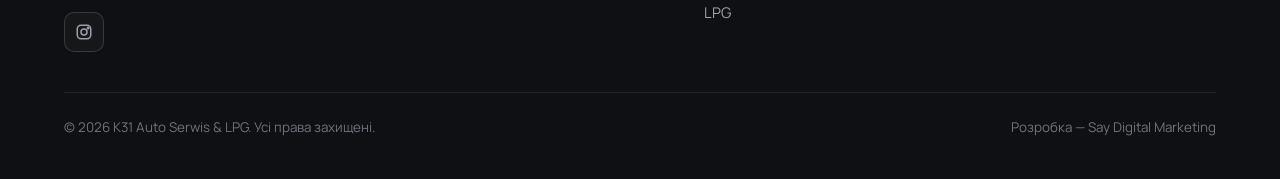
==== commit 42ee32ba: "Fix photo framing (center 45%) + bust CSS/JS cache (?v=2) + relax Cache-Control vercel.json had css/" ====
--- a/index.html
+++ b/index.html
@@ -12,7 +12,7 @@
 <link rel="preconnect" href="https://fonts.gstatic.com" crossorigin />
 <link href="https://fonts.googleapis.com/css2?family=Saira+Condensed:wght@600;700;800&family=Manrope:wght@500;600;700;800&display=swap" rel="stylesheet" />
 <link rel="icon" href="favicon.svg" type="image/svg+xml" />
-<link rel="stylesheet" href="css/styles.css" />
+<link rel="stylesheet" href="css/styles.css?v=2" />
 </head>
 <body>
 
@@ -385,6 +385,6 @@
   <a href="#zapys" class="btn btn-primary">Запис на сервіс</a>
 </div>
 
-<script src="js/main.js"></script>
+<script src="js/main.js?v=2"></script>
 </body>
 </html>
--- a/css/styles.css
+++ b/css/styles.css
@@ -201,7 +201,7 @@
 .split__media{aspect-ratio:4/5;border-radius:var(--radius);overflow:hidden;border:1px solid var(--border);
   background:linear-gradient(135deg,#1b1d21,#0e0f12);position:relative;display:grid;place-items:center}
 .split__media .plate{font-family:var(--font-display);font-size:5rem;color:rgba(255,255,255,.05);text-transform:uppercase}
-.split__media img{width:100%;height:100%;object-fit:cover;object-position:center 30%;display:block}
+.split__media img{width:100%;height:100%;object-fit:cover;object-position:center 45%;display:block}
 .checklist{display:flex;flex-direction:column;gap:14px;margin-top:24px}
 .checklist li{display:flex;gap:12px;align-items:flex-start;color:var(--text);font-weight:600}
 .checklist svg{width:22px;height:22px;color:var(--orange);flex-shrink:0;margin-top:2px}
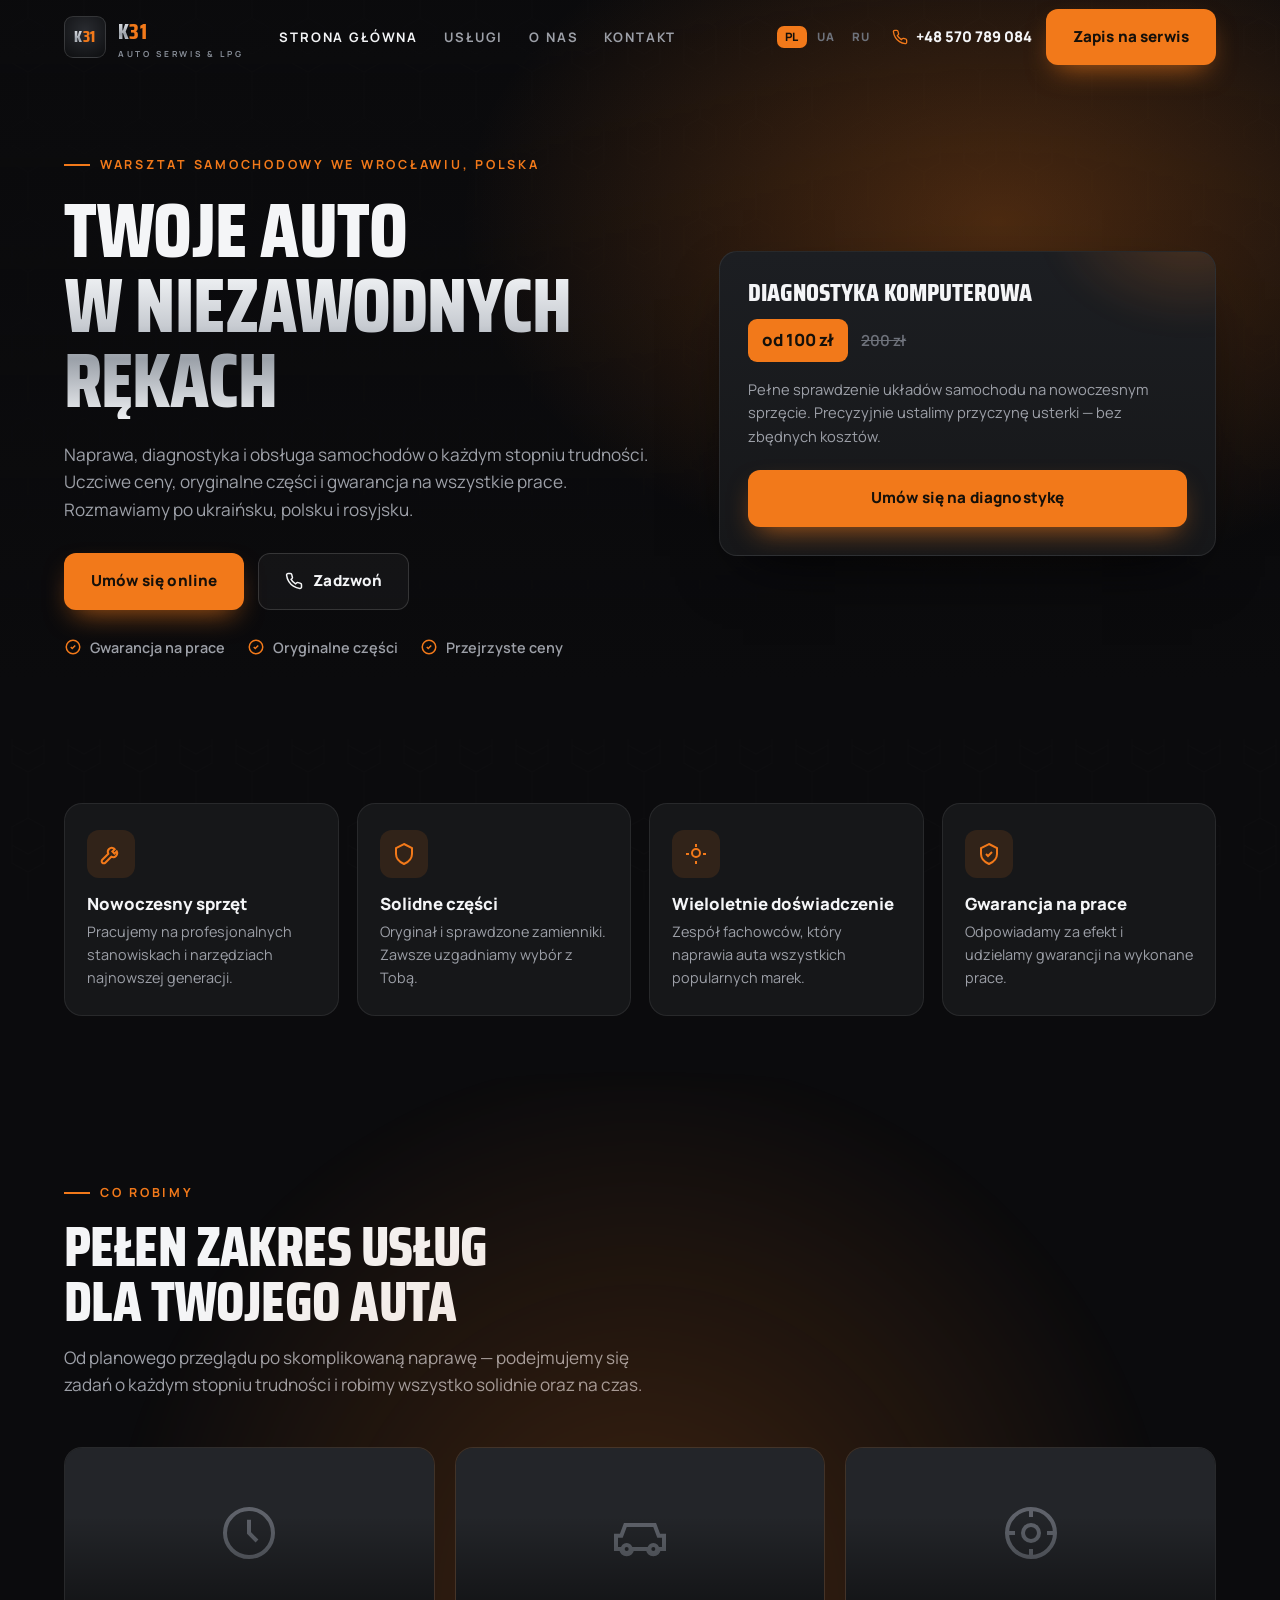
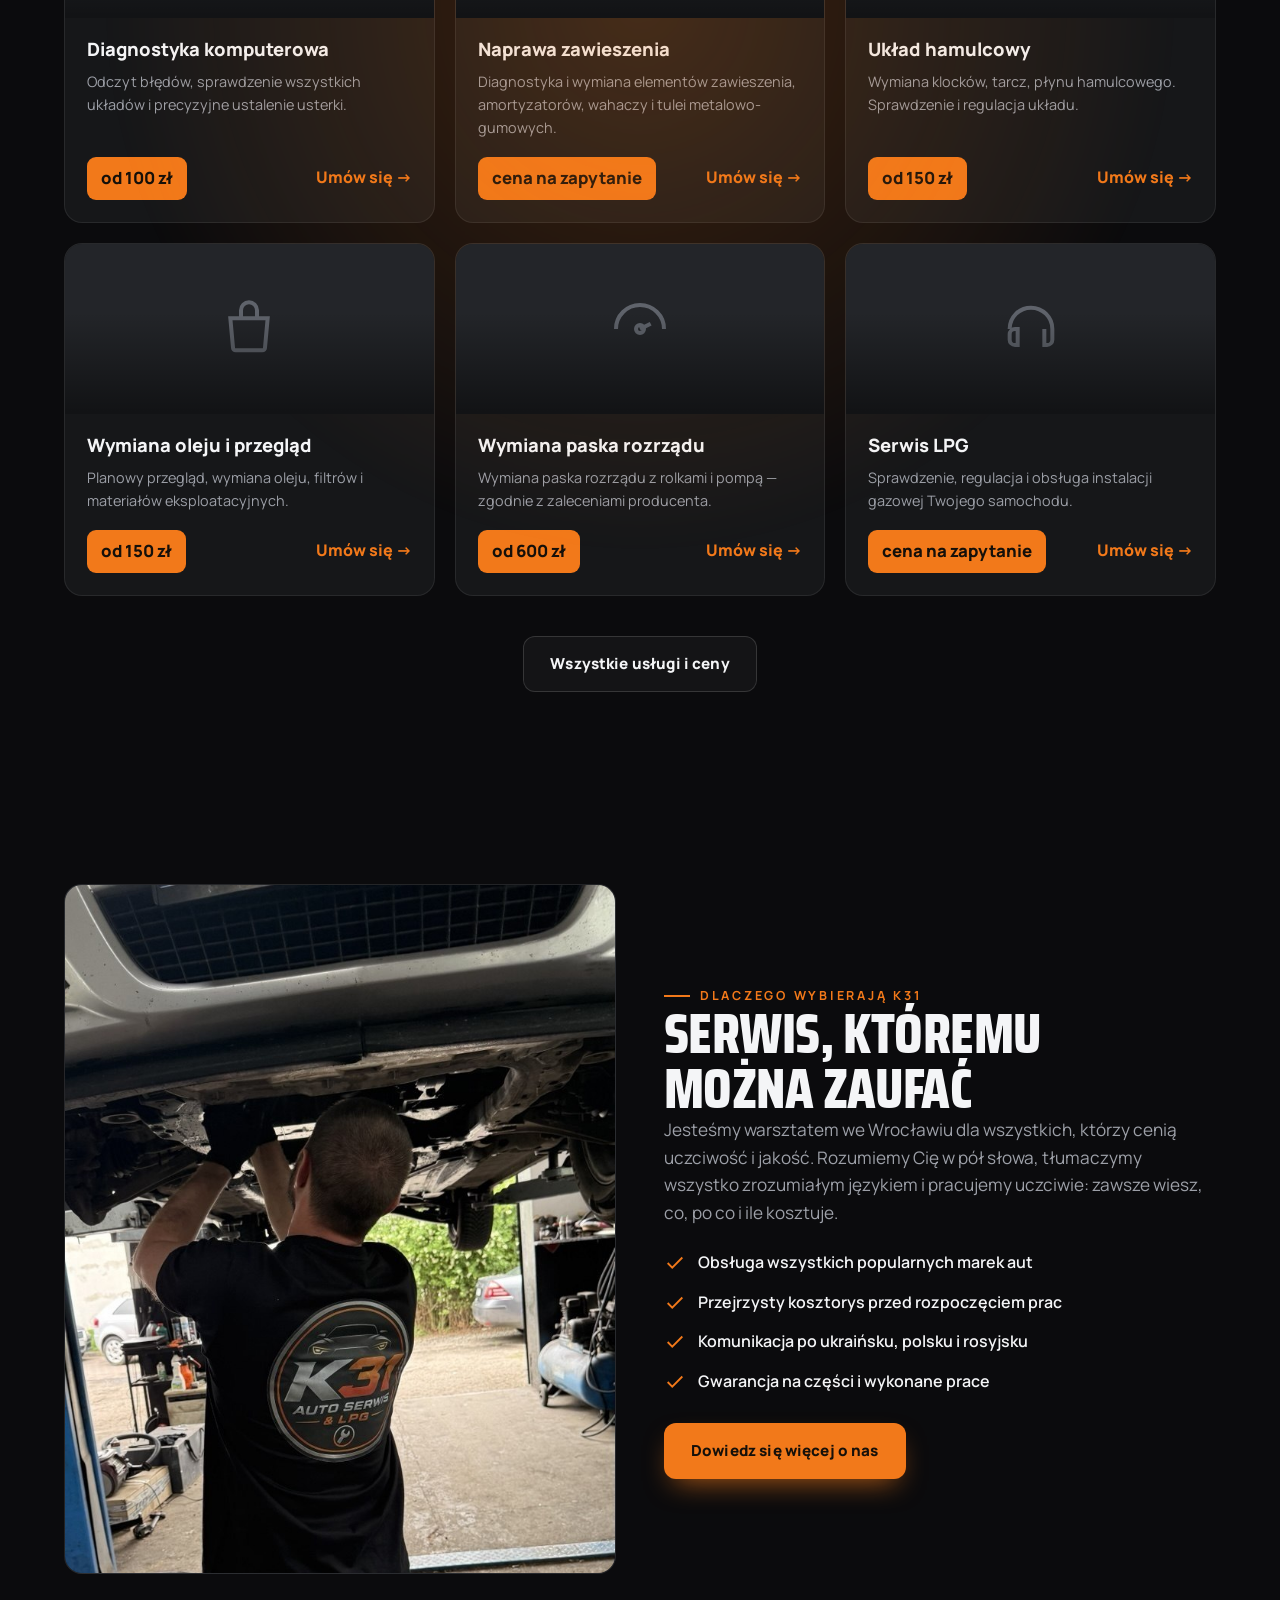
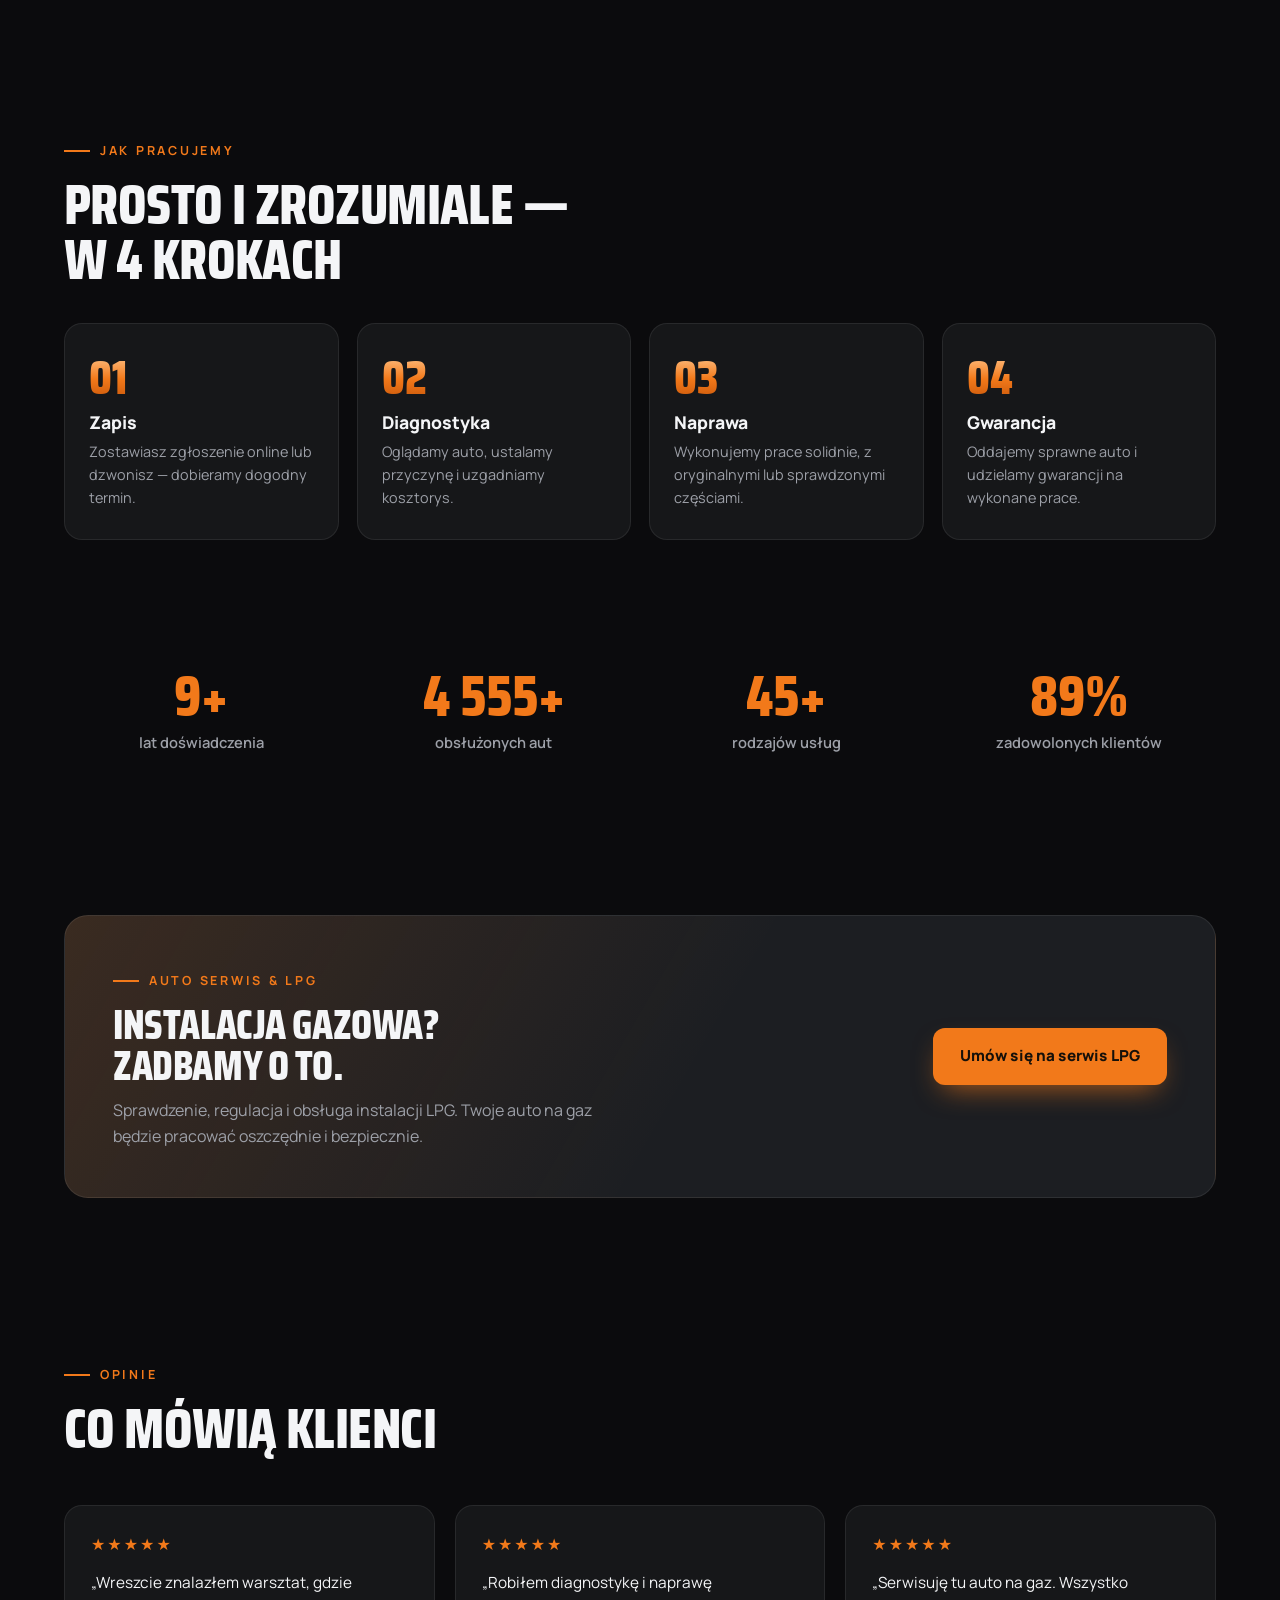
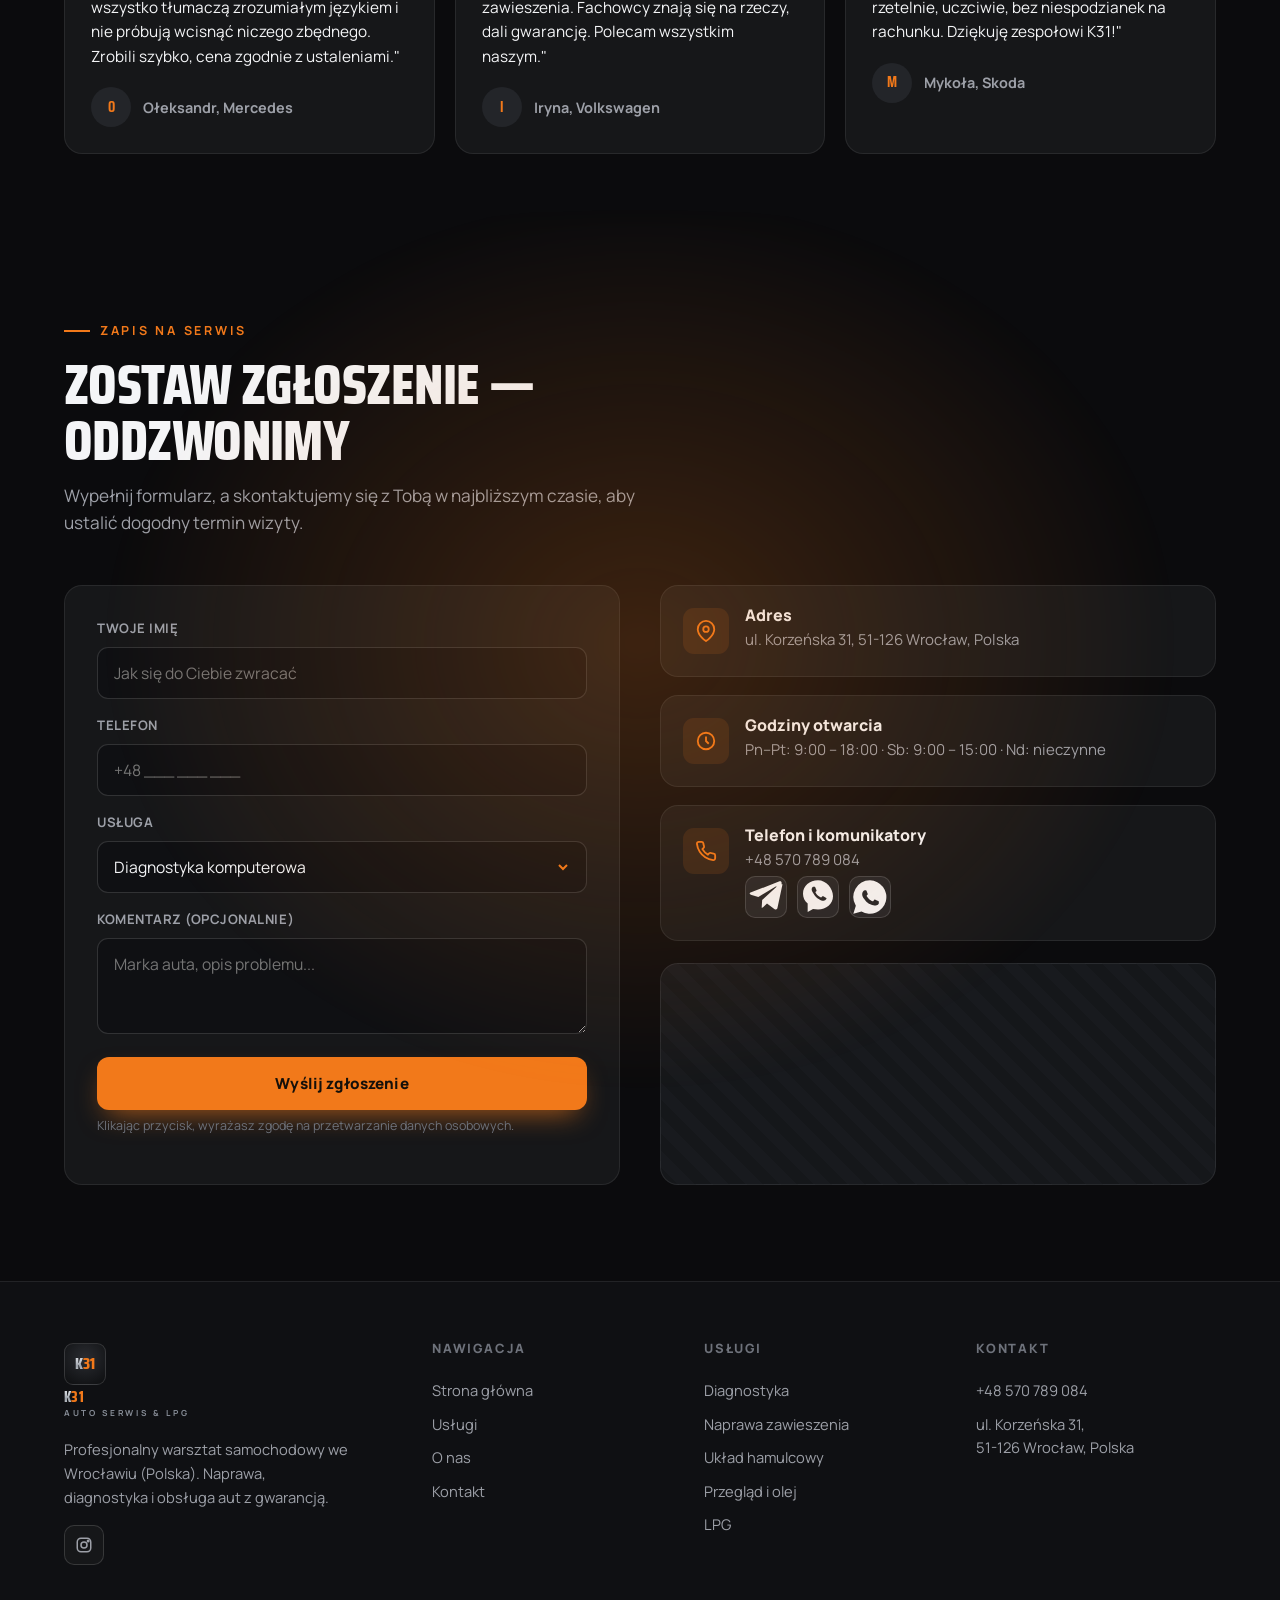
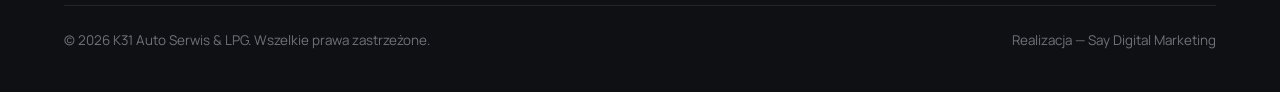
==== commit 045ff2b0: "Add PL (root) + UK (/uk/) + RU (/ru/) versions with language switcher - Site now trilingual: Polish " ====
--- a/index.html
+++ b/index.html
@@ -1,18 +1,22 @@
 <!DOCTYPE html>
-<html lang="uk">
+<html lang="pl">
 <head>
 <meta charset="UTF-8" />
 <meta name="viewport" content="width=device-width, initial-scale=1.0" />
-<title>K31 Auto Serwis &amp; LPG — Автосервіс у Польщі | Ремонт, діагностика, ТО</title>
-<meta name="description" content="K31 Auto Serwis & LPG — професійний автосервіс у Вроцлаві (Польща). Ремонт авто, комп'ютерна діагностика, технічне обслуговування. Гарантія на роботи. Запис онлайн." />
-<meta property="og:title" content="K31 Auto Serwis & LPG — Автосервіс у Польщі" />
-<meta property="og:description" content="Ремонт, діагностика та обслуговування авто. Чесні ціни, гарантія, зрозуміле спілкування кількома мовами." />
+<title>K31 Auto Serwis &amp; LPG — Warsztat samochodowy w Polsce | Naprawa, diagnostyka, przeglądy</title>
+<meta name="description" content="K31 Auto Serwis & LPG — profesjonalny warsztat samochodowy we Wrocławiu (Polska). Naprawa aut, diagnostyka komputerowa, przeglądy. Gwarancja na wykonane prace. Zapisy online." />
+<meta property="og:title" content="K31 Auto Serwis & LPG — Warsztat samochodowy w Polsce" />
+<meta property="og:description" content="Naprawa, diagnostyka i obsługa aut. Uczciwe ceny, gwarancja, zrozumiała komunikacja w kilku językach." />
 <meta property="og:type" content="website" />
 <link rel="preconnect" href="https://fonts.googleapis.com" />
 <link rel="preconnect" href="https://fonts.gstatic.com" crossorigin />
 <link href="https://fonts.googleapis.com/css2?family=Saira+Condensed:wght@600;700;800&family=Manrope:wght@500;600;700;800&display=swap" rel="stylesheet" />
-<link rel="icon" href="favicon.svg" type="image/svg+xml" />
-<link rel="stylesheet" href="css/styles.css?v=2" />
+<link rel="icon" href="/favicon.svg" type="image/svg+xml" />
+<link rel="stylesheet" href="/css/styles.css?v=3" />
+<link rel="alternate" hreflang="pl" href="https://k31autoserwis.pl/" />
+<link rel="alternate" hreflang="uk" href="https://k31autoserwis.pl/uk/" />
+<link rel="alternate" hreflang="ru" href="https://k31autoserwis.pl/ru/" />
+<link rel="alternate" hreflang="x-default" href="https://k31autoserwis.pl/" />
 </head>
 <body>
 
@@ -27,30 +31,32 @@
       </span>
     </a>
     <nav class="nav">
-      <a href="index.html" class="active">Головна</a>
-      <a href="poslugy.html">Послуги</a>
-      <a href="pro-nas.html">Про нас</a>
-      <a href="kontakty.html">Контакти</a>
+      <a href="index.html" class="active">Strona główna</a>
+      <a href="poslugy.html">Usługi</a>
+      <a href="pro-nas.html">O nas</a>
+      <a href="kontakty.html">Kontakt</a>
     </nav>
     <div class="header__cta">
+      <div class="langsw" role="group" aria-label="Language"><a href="/" data-lang="pl">PL</a><a href="/uk/" data-lang="uk">UA</a><a href="/ru/" data-lang="ru">RU</a></div>
       <!-- PLACEHOLDER: phone -->
       <a href="tel:+48570789084" class="header__phone">
         <svg viewBox="0 0 24 24" fill="none" stroke="currentColor" stroke-width="2"><path d="M22 16.92v3a2 2 0 0 1-2.18 2 19.79 19.79 0 0 1-8.63-3.07 19.5 19.5 0 0 1-6-6 19.79 19.79 0 0 1-3.07-8.67A2 2 0 0 1 4.11 2h3a2 2 0 0 1 2 1.72c.13.96.36 1.9.7 2.81a2 2 0 0 1-.45 2.11L8.09 9.91a16 16 0 0 0 6 6l1.27-1.27a2 2 0 0 1 2.11-.45c.9.34 1.85.57 2.81.7A2 2 0 0 1 22 16.92z"/></svg>
         +48 570 789 084
       </a>
-      <a href="#zapys" class="btn btn-primary">Запис на сервіс</a>
-      <button class="burger" aria-label="Меню"><span></span><span></span><span></span></button>
+      <a href="#zapys" class="btn btn-primary">Zapis na serwis</a>
+      <button class="burger" aria-label="Menu"><span></span><span></span><span></span></button>
     </div>
   </div>
 </header>
 
 <div class="mobile-menu">
-  <a href="index.html">Головна</a>
-  <a href="poslugy.html">Послуги</a>
-  <a href="pro-nas.html">Про нас</a>
-  <a href="kontakty.html">Контакти</a>
+  <div class="langsw langsw--m" role="group" aria-label="Language"><a href="/" data-lang="pl">Polski</a><a href="/uk/" data-lang="uk">Українська</a><a href="/ru/" data-lang="ru">Русский</a></div>
+  <a href="index.html">Strona główna</a>
+  <a href="poslugy.html">Usługi</a>
+  <a href="pro-nas.html">O nas</a>
+  <a href="kontakty.html">Kontakt</a>
   <a href="tel:+48570789084" class="btn btn-ghost">+48 570 789 084</a>
-  <a href="#zapys" class="btn btn-primary">Запис на сервіс</a>
+  <a href="#zapys" class="btn btn-primary">Zapis na serwis</a>
 </div>
 
 <!-- ============ HERO ============ -->
@@ -58,34 +64,34 @@
   <div class="hero__bg"></div>
   <div class="container hero__grid">
     <div class="reveal">
-      <span class="kicker">Автосервіс у Вроцлаві, Польща</span>
+      <span class="kicker">Warsztat samochodowy we Wrocławiu, Polska</span>
       <h1 class="hero__title">
-        Твоє авто<br />
-        <span class="line2">у надійних руках</span>
+        Twoje auto<br />
+        <span class="line2">w niezawodnych rękach</span>
       </h1>
-      <p class="lead">Ремонт, діагностика та обслуговування автомобілів будь-якої складності. Чесні ціни, оригінальні запчастини та гарантія на всі роботи. Спілкуємось українською, польською та російською.</p>
+      <p class="lead">Naprawa, diagnostyka i obsługa samochodów o każdym stopniu trudności. Uczciwe ceny, oryginalne części i gwarancja na wszystkie prace. Rozmawiamy po ukraińsku, polsku i rosyjsku.</p>
       <div class="hero__cta">
-        <a href="#zapys" class="btn btn-primary">Записатись онлайн</a>
+        <a href="#zapys" class="btn btn-primary">Umów się online</a>
         <a href="tel:+48570789084" class="btn btn-ghost">
           <svg viewBox="0 0 24 24" fill="none" stroke="currentColor" stroke-width="2"><path d="M22 16.92v3a2 2 0 0 1-2.18 2 19.79 19.79 0 0 1-8.63-3.07 19.5 19.5 0 0 1-6-6 19.79 19.79 0 0 1-3.07-8.67A2 2 0 0 1 4.11 2h3a2 2 0 0 1 2 1.72c.13.96.36 1.9.7 2.81a2 2 0 0 1-.45 2.11L8.09 9.91a16 16 0 0 0 6 6l1.27-1.27a2 2 0 0 1 2.11-.45c.9.34 1.85.57 2.81.7A2 2 0 0 1 22 16.92z"/></svg>
-          Зателефонувати
+          Zadzwoń
         </a>
       </div>
       <div class="hero__badges">
-        <span><svg viewBox="0 0 24 24" fill="none" stroke="currentColor" stroke-width="2"><path d="M9 12l2 2 4-4"/><circle cx="12" cy="12" r="9"/></svg> Гарантія на роботи</span>
-        <span><svg viewBox="0 0 24 24" fill="none" stroke="currentColor" stroke-width="2"><path d="M9 12l2 2 4-4"/><circle cx="12" cy="12" r="9"/></svg> Оригінальні запчастини</span>
-        <span><svg viewBox="0 0 24 24" fill="none" stroke="currentColor" stroke-width="2"><path d="M9 12l2 2 4-4"/><circle cx="12" cy="12" r="9"/></svg> Прозорі ціни</span>
+        <span><svg viewBox="0 0 24 24" fill="none" stroke="currentColor" stroke-width="2"><path d="M9 12l2 2 4-4"/><circle cx="12" cy="12" r="9"/></svg> Gwarancja na prace</span>
+        <span><svg viewBox="0 0 24 24" fill="none" stroke="currentColor" stroke-width="2"><path d="M9 12l2 2 4-4"/><circle cx="12" cy="12" r="9"/></svg> Oryginalne części</span>
+        <span><svg viewBox="0 0 24 24" fill="none" stroke="currentColor" stroke-width="2"><path d="M9 12l2 2 4-4"/><circle cx="12" cy="12" r="9"/></svg> Przejrzyste ceny</span>
       </div>
     </div>
 
     <div class="promo-card reveal">
-      <h3>Комп'ютерна діагностика</h3>
-      <div>
-        <span class="price-pill">від 100 zł</span>
+      <h3>Diagnostyka komputerowa</h3>
+      <div>
+        <span class="price-pill">od 100 zł</span>
         <span class="price-old">200 zł</span>
       </div>
-      <p>Повна перевірка систем автомобіля на сучасному обладнанні. Точно знайдемо причину несправності — без зайвих витрат.</p>
-      <a href="#zapys" class="btn btn-primary btn-block" style="margin-top:22px">Записатись на діагностику</a>
+      <p>Pełne sprawdzenie układów samochodu na nowoczesnym sprzęcie. Precyzyjnie ustalimy przyczynę usterki — bez zbędnych kosztów.</p>
+      <a href="#zapys" class="btn btn-primary btn-block" style="margin-top:22px">Umów się na diagnostykę</a>
     </div>
   </div>
 </section>
@@ -96,23 +102,23 @@
     <div class="tiles">
       <div class="tile reveal">
         <div class="tile__ic"><svg viewBox="0 0 24 24" fill="none" stroke="currentColor" stroke-width="2"><path d="M14.7 6.3a4 4 0 0 0-5.4 5.4l-6 6a2 2 0 1 0 3 3l6-6a4 4 0 0 0 5.4-5.4l-2.3 2.3-2-2 2.3-2.3z"/></svg></div>
-        <h3>Сучасне обладнання</h3>
-        <p>Працюємо на професійних стендах та інструментах останнього покоління.</p>
+        <h3>Nowoczesny sprzęt</h3>
+        <p>Pracujemy na profesjonalnych stanowiskach i narzędziach najnowszej generacji.</p>
       </div>
       <div class="tile reveal">
         <div class="tile__ic"><svg viewBox="0 0 24 24" fill="none" stroke="currentColor" stroke-width="2"><path d="M12 2l8 4v6c0 5-3.5 8-8 10-4.5-2-8-5-8-10V6l8-4z"/></svg></div>
-        <h3>Якісні запчастини</h3>
-        <p>Оригінал та перевірені аналоги. Завжди узгоджуємо вибір із вами.</p>
+        <h3>Solidne części</h3>
+        <p>Oryginał i sprawdzone zamienniki. Zawsze uzgadniamy wybór z Tobą.</p>
       </div>
       <div class="tile reveal">
         <div class="tile__ic"><svg viewBox="0 0 24 24" fill="none" stroke="currentColor" stroke-width="2"><path d="M12 15a4 4 0 1 0 0-8 4 4 0 0 0 0 8z"/><path d="M12 2v3M12 19v3M2 12h3M19 12h3"/></svg></div>
-        <h3>Багаторічний досвід</h3>
-        <p>Команда майстрів, що ремонтує авто всіх популярних марок.</p>
+        <h3>Wieloletnie doświadczenie</h3>
+        <p>Zespół fachowców, który naprawia auta wszystkich popularnych marek.</p>
       </div>
       <div class="tile reveal">
         <div class="tile__ic"><svg viewBox="0 0 24 24" fill="none" stroke="currentColor" stroke-width="2"><path d="M9 12l2 2 4-4"/><path d="M12 2l8 4v6c0 5-3.5 8-8 10-4.5-2-8-5-8-10V6l8-4z"/></svg></div>
-        <h3>Гарантія на роботи</h3>
-        <p>Відповідаємо за результат і надаємо гарантію на виконані роботи.</p>
+        <h3>Gwarancja na prace</h3>
+        <p>Odpowiadamy za efekt i udzielamy gwarancji na wykonane prace.</p>
       </div>
     </div>
   </div>
@@ -123,63 +129,63 @@
   <div class="glow"></div>
   <div class="container">
     <div class="section-head reveal">
-      <span class="kicker">Що ми робимо</span>
-      <h2>Повний спектр послуг<br />для вашого авто</h2>
-      <p class="lead">Від планового ТО до складного ремонту — беремося за завдання будь-якої складності та робимо все якісно й вчасно.</p>
+      <span class="kicker">Co robimy</span>
+      <h2>Pełen zakres usług<br />dla Twojego auta</h2>
+      <p class="lead">Od planowego przeglądu po skomplikowaną naprawę — podejmujemy się zadań o każdym stopniu trudności i robimy wszystko solidnie oraz na czas.</p>
     </div>
     <div class="svc-grid">
       <!-- card template -->
       <div class="svc reveal">
         <div class="svc__media"><svg viewBox="0 0 24 24" fill="none" stroke="currentColor" stroke-width="1.5"><circle cx="12" cy="12" r="9"/><path d="M12 7v5l3 3"/></svg></div>
         <div class="svc__body">
-          <h3>Комп'ютерна діагностика</h3>
-          <p>Зчитування помилок, перевірка всіх систем та точне визначення несправності.</p>
-          <div class="svc__foot"><span class="price-pill">від 100 zł</span><a href="#zapys" class="text-orange" style="font-weight:800">Записатись →</a></div>
+          <h3>Diagnostyka komputerowa</h3>
+          <p>Odczyt błędów, sprawdzenie wszystkich układów i precyzyjne ustalenie usterki.</p>
+          <div class="svc__foot"><span class="price-pill">od 100 zł</span><a href="#zapys" class="text-orange" style="font-weight:800">Umów się →</a></div>
         </div>
       </div>
       <div class="svc reveal">
         <div class="svc__media"><svg viewBox="0 0 24 24" fill="none" stroke="currentColor" stroke-width="1.5"><path d="M3 13h2l1.5-4h11L19 13h2v5h-2a2 2 0 1 1-4 0H9a2 2 0 1 1-4 0H3z"/><circle cx="7" cy="18" r="1.5"/><circle cx="17" cy="18" r="1.5"/></svg></div>
         <div class="svc__body">
-          <h3>Ремонт ходової частини</h3>
-          <p>Діагностика та заміна елементів підвіски, амортизаторів, важелів і сайлентблоків.</p>
-          <div class="svc__foot"><span class="price-pill">ціна за запитом</span><a href="#zapys" class="text-orange" style="font-weight:800">Записатись →</a></div>
+          <h3>Naprawa zawieszenia</h3>
+          <p>Diagnostyka i wymiana elementów zawieszenia, amortyzatorów, wahaczy i tulei metalowo-gumowych.</p>
+          <div class="svc__foot"><span class="price-pill">cena na zapytanie</span><a href="#zapys" class="text-orange" style="font-weight:800">Umów się →</a></div>
         </div>
       </div>
       <div class="svc reveal">
         <div class="svc__media"><svg viewBox="0 0 24 24" fill="none" stroke="currentColor" stroke-width="1.5"><circle cx="12" cy="12" r="9"/><circle cx="12" cy="12" r="3"/><path d="M12 3v3M12 18v3M3 12h3M18 12h3"/></svg></div>
         <div class="svc__body">
-          <h3>Гальмівна система</h3>
-          <p>Заміна колодок, дисків, гальмівної рідини. Перевірка та налаштування системи.</p>
-          <div class="svc__foot"><span class="price-pill">від 150 zł</span><a href="#zapys" class="text-orange" style="font-weight:800">Записатись →</a></div>
+          <h3>Układ hamulcowy</h3>
+          <p>Wymiana klocków, tarcz, płynu hamulcowego. Sprawdzenie i regulacja układu.</p>
+          <div class="svc__foot"><span class="price-pill">od 150 zł</span><a href="#zapys" class="text-orange" style="font-weight:800">Umów się →</a></div>
         </div>
       </div>
       <div class="svc reveal">
         <div class="svc__media"><svg viewBox="0 0 24 24" fill="none" stroke="currentColor" stroke-width="1.5"><path d="M5 8h14l-1 11a1 1 0 0 1-1 1H7a1 1 0 0 1-1-1L5 8z"/><path d="M9 8V5a3 3 0 0 1 6 0v3"/></svg></div>
         <div class="svc__body">
-          <h3>Заміна мастила та ТО</h3>
-          <p>Планове технічне обслуговування, заміна мастила, фільтрів та витратних матеріалів.</p>
-          <div class="svc__foot"><span class="price-pill">від 150 zł</span><a href="#zapys" class="text-orange" style="font-weight:800">Записатись →</a></div>
+          <h3>Wymiana oleju i przegląd</h3>
+          <p>Planowy przegląd, wymiana oleju, filtrów i materiałów eksploatacyjnych.</p>
+          <div class="svc__foot"><span class="price-pill">od 150 zł</span><a href="#zapys" class="text-orange" style="font-weight:800">Umów się →</a></div>
         </div>
       </div>
       <div class="svc reveal">
         <div class="svc__media"><svg viewBox="0 0 24 24" fill="none" stroke="currentColor" stroke-width="1.5"><path d="M3 12a9 9 0 0 1 18 0"/><path d="M12 12l4-2"/><circle cx="12" cy="12" r="1.5"/></svg></div>
         <div class="svc__body">
-          <h3>Заміна ременя ГРМ</h3>
-          <p>Заміна ременя ГРМ з роликами та помпою — за рекомендаціями виробника.</p>
-          <div class="svc__foot"><span class="price-pill">від 600 zł</span><a href="#zapys" class="text-orange" style="font-weight:800">Записатись →</a></div>
+          <h3>Wymiana paska rozrządu</h3>
+          <p>Wymiana paska rozrządu z rolkami i pompą — zgodnie z zaleceniami producenta.</p>
+          <div class="svc__foot"><span class="price-pill">od 600 zł</span><a href="#zapys" class="text-orange" style="font-weight:800">Umów się →</a></div>
         </div>
       </div>
       <div class="svc reveal">
         <div class="svc__media"><svg viewBox="0 0 24 24" fill="none" stroke="currentColor" stroke-width="1.5"><path d="M4 12a8 8 0 0 1 16 0v4a2 2 0 0 1-2 2h-1v-6"/><path d="M7 18v-6H6a2 2 0 0 0-2 2v2a2 2 0 0 0 2 2h1z"/></svg></div>
         <div class="svc__body">
-          <h3>Обслуговування LPG</h3>
-          <p>Перевірка, налаштування та обслуговування газового обладнання вашого автомобіля.</p>
-          <div class="svc__foot"><span class="price-pill">ціна за запитом</span><a href="#zapys" class="text-orange" style="font-weight:800">Записатись →</a></div>
+          <h3>Serwis LPG</h3>
+          <p>Sprawdzenie, regulacja i obsługa instalacji gazowej Twojego samochodu.</p>
+          <div class="svc__foot"><span class="price-pill">cena na zapytanie</span><a href="#zapys" class="text-orange" style="font-weight:800">Umów się →</a></div>
         </div>
       </div>
     </div>
     <div style="text-align:center;margin-top:40px" class="reveal">
-      <a href="poslugy.html" class="btn btn-ghost">Усі послуги та ціни</a>
+      <a href="poslugy.html" class="btn btn-ghost">Wszystkie usługi i ceny</a>
     </div>
   </div>
 </section>
@@ -187,18 +193,18 @@
 <!-- ============ ABOUT SPLIT ============ -->
 <section class="section">
   <div class="container split">
-    <div class="split__media reveal"><img src="assets/about.jpg" alt="Майстер K31 Auto Serwis за роботою — ремонт авто на підйомнику" loading="lazy" /></div>
+    <div class="split__media reveal"><img src="/assets/about.jpg" alt="Mechanik K31 Auto Serwis przy pracy — naprawa auta na podnośniku" loading="lazy" /></div>
     <div class="reveal">
-      <span class="kicker">Чому обирають K31</span>
-      <h2>Сервіс, якому<br />можна довіряти</h2>
-      <p class="lead">Ми — автосервіс у Вроцлаві для всіх, хто цінує чесність і якість. Розуміємо вас з пів слова, пояснюємо все зрозумілою мовою та працюємо чесно: ви завжди знаєте, що, навіщо і скільки коштує.</p>
+      <span class="kicker">Dlaczego wybierają K31</span>
+      <h2>Serwis, któremu<br />można zaufać</h2>
+      <p class="lead">Jesteśmy warsztatem we Wrocławiu dla wszystkich, którzy cenią uczciwość i jakość. Rozumiemy Cię w pół słowa, tłumaczymy wszystko zrozumiałym językiem i pracujemy uczciwie: zawsze wiesz, co, po co i ile kosztuje.</p>
       <ul class="checklist">
-        <li><svg viewBox="0 0 24 24" fill="none" stroke="currentColor" stroke-width="2"><path d="M20 6L9 17l-5-5"/></svg> Обслуговування всіх популярних марок авто</li>
-        <li><svg viewBox="0 0 24 24" fill="none" stroke="currentColor" stroke-width="2"><path d="M20 6L9 17l-5-5"/></svg> Прозорий кошторис до початку робіт</li>
-        <li><svg viewBox="0 0 24 24" fill="none" stroke="currentColor" stroke-width="2"><path d="M20 6L9 17l-5-5"/></svg> Спілкування українською, польською та російською</li>
-        <li><svg viewBox="0 0 24 24" fill="none" stroke="currentColor" stroke-width="2"><path d="M20 6L9 17l-5-5"/></svg> Гарантія на запчастини та виконані роботи</li>
+        <li><svg viewBox="0 0 24 24" fill="none" stroke="currentColor" stroke-width="2"><path d="M20 6L9 17l-5-5"/></svg> Obsługa wszystkich popularnych marek aut</li>
+        <li><svg viewBox="0 0 24 24" fill="none" stroke="currentColor" stroke-width="2"><path d="M20 6L9 17l-5-5"/></svg> Przejrzysty kosztorys przed rozpoczęciem prac</li>
+        <li><svg viewBox="0 0 24 24" fill="none" stroke="currentColor" stroke-width="2"><path d="M20 6L9 17l-5-5"/></svg> Komunikacja po ukraińsku, polsku i rosyjsku</li>
+        <li><svg viewBox="0 0 24 24" fill="none" stroke="currentColor" stroke-width="2"><path d="M20 6L9 17l-5-5"/></svg> Gwarancja na części i wykonane prace</li>
       </ul>
-      <a href="pro-nas.html" class="btn btn-primary" style="margin-top:28px">Дізнатись більше про нас</a>
+      <a href="pro-nas.html" class="btn btn-primary" style="margin-top:28px">Dowiedz się więcej o nas</a>
     </div>
   </div>
 </section>
@@ -207,14 +213,14 @@
 <section class="section section--tight glow-wrap">
   <div class="container">
     <div class="section-head reveal" style="margin-bottom:36px">
-      <span class="kicker">Як ми працюємо</span>
-      <h2>Просто та зрозуміло —<br />у 4 кроки</h2>
+      <span class="kicker">Jak pracujemy</span>
+      <h2>Prosto i zrozumiale —<br />w 4 krokach</h2>
     </div>
     <div class="steps">
-      <div class="step reveal"><div class="step__n">01</div><h3>Запис</h3><p>Залишаєте заявку онлайн або телефонуєте — обираємо зручний час.</p></div>
-      <div class="step reveal"><div class="step__n">02</div><h3>Діагностика</h3><p>Оглядаємо авто, знаходимо причину та узгоджуємо кошторис.</p></div>
-      <div class="step reveal"><div class="step__n">03</div><h3>Ремонт</h3><p>Виконуємо роботи якісно, з оригінальними чи перевіреними запчастинами.</p></div>
-      <div class="step reveal"><div class="step__n">04</div><h3>Гарантія</h3><p>Віддаємо справне авто та надаємо гарантію на виконані роботи.</p></div>
+      <div class="step reveal"><div class="step__n">01</div><h3>Zapis</h3><p>Zostawiasz zgłoszenie online lub dzwonisz — dobieramy dogodny termin.</p></div>
+      <div class="step reveal"><div class="step__n">02</div><h3>Diagnostyka</h3><p>Oglądamy auto, ustalamy przyczynę i uzgadniamy kosztorys.</p></div>
+      <div class="step reveal"><div class="step__n">03</div><h3>Naprawa</h3><p>Wykonujemy prace solidnie, z oryginalnymi lub sprawdzonymi częściami.</p></div>
+      <div class="step reveal"><div class="step__n">04</div><h3>Gwarancja</h3><p>Oddajemy sprawne auto i udzielamy gwarancji na wykonane prace.</p></div>
     </div>
   </div>
 </section>
@@ -223,10 +229,10 @@
 <section class="section--tight">
   <div class="container">
     <div class="stats">
-      <div class="reveal"><div class="stat__num"><span data-count="10" data-suffix="+">0</span></div><div class="stat__lbl">років досвіду</div></div>
-      <div class="reveal"><div class="stat__num"><span data-count="5000" data-suffix="+">0</span></div><div class="stat__lbl">обслугованих авто</div></div>
-      <div class="reveal"><div class="stat__num"><span data-count="50" data-suffix="+">0</span></div><div class="stat__lbl">видів послуг</div></div>
-      <div class="reveal"><div class="stat__num"><span data-count="98" data-suffix="%">0</span></div><div class="stat__lbl">задоволених клієнтів</div></div>
+      <div class="reveal"><div class="stat__num"><span data-count="10" data-suffix="+">0</span></div><div class="stat__lbl">lat doświadczenia</div></div>
+      <div class="reveal"><div class="stat__num"><span data-count="5000" data-suffix="+">0</span></div><div class="stat__lbl">obsłużonych aut</div></div>
+      <div class="reveal"><div class="stat__num"><span data-count="50" data-suffix="+">0</span></div><div class="stat__lbl">rodzajów usług</div></div>
+      <div class="reveal"><div class="stat__num"><span data-count="98" data-suffix="%">0</span></div><div class="stat__lbl">zadowolonych klientów</div></div>
     </div>
   </div>
 </section>
@@ -237,10 +243,10 @@
     <div class="band reveal">
       <div>
         <span class="kicker">Auto Serwis &amp; LPG</span>
-        <h2 style="margin-top:14px">Газове обладнання?<br />Ми подбаємо.</h2>
-        <p>Перевірка, регулювання та обслуговування LPG-систем. Ваше авто на газу працюватиме економно та безпечно.</p>
-      </div>
-      <a href="#zapys" class="btn btn-primary">Записатись на LPG-сервіс</a>
+        <h2 style="margin-top:14px">Instalacja gazowa?<br />Zadbamy o to.</h2>
+        <p>Sprawdzenie, regulacja i obsługa instalacji LPG. Twoje auto na gaz będzie pracować oszczędnie i bezpiecznie.</p>
+      </div>
+      <a href="#zapys" class="btn btn-primary">Umów się na serwis LPG</a>
     </div>
   </div>
 </section>
@@ -249,24 +255,24 @@
 <section class="section section--tight">
   <div class="container">
     <div class="section-head reveal">
-      <span class="kicker">Відгуки</span>
-      <h2>Що кажуть клієнти</h2>
+      <span class="kicker">Opinie</span>
+      <h2>Co mówią klienci</h2>
     </div>
     <div class="reviews">
       <div class="review reveal">
         <div class="review__stars">★★★★★</div>
-        <p>«Нарешті знайшов сервіс, де все пояснюють зрозумілою мовою й не намагаються нав'язати зайвого. Зробили швидко, ціна як і домовлялись.»</p>
-        <div class="review__by"><span class="review__ava">О</span> Олександр, Mercedes</div>
+        <p>„Wreszcie znalazłem warsztat, gdzie wszystko tłumaczą zrozumiałym językiem i nie próbują wcisnąć niczego zbędnego. Zrobili szybko, cena zgodnie z ustaleniami."</p>
+        <div class="review__by"><span class="review__ava">O</span> Ołeksandr, Mercedes</div>
       </div>
       <div class="review reveal">
         <div class="review__stars">★★★★★</div>
-        <p>«Робив діагностику й ремонт ходової. Майстри знають справу, дали гарантію. Рекомендую всім нашим.»</p>
-        <div class="review__by"><span class="review__ava">І</span> Ірина, Volkswagen</div>
+        <p>„Robiłem diagnostykę i naprawę zawieszenia. Fachowcy znają się na rzeczy, dali gwarancję. Polecam wszystkim naszym."</p>
+        <div class="review__by"><span class="review__ava">I</span> Iryna, Volkswagen</div>
       </div>
       <div class="review reveal">
         <div class="review__stars">★★★★★</div>
-        <p>«Обслуговую тут авто на газу. Все чітко, по-чесному, без сюрпризів у рахунку. Дякую команді K31!»</p>
-        <div class="review__by"><span class="review__ava">М</span> Микола, Skoda</div>
+        <p>„Serwisuję tu auto na gaz. Wszystko rzetelnie, uczciwie, bez niespodzianek na rachunku. Dziękuję zespołowi K31!"</p>
+        <div class="review__by"><span class="review__ava">M</span> Mykoła, Skoda</div>
       </div>
     </div>
   </div>
@@ -277,55 +283,55 @@
   <div class="glow"></div>
   <div class="container">
     <div class="section-head reveal">
-      <span class="kicker">Запис на сервіс</span>
-      <h2>Залиште заявку —<br />ми передзвонимо</h2>
-      <p class="lead">Заповніть форму, і ми зв'яжемося з вами найближчим часом, щоб узгодити зручний час візиту.</p>
+      <span class="kicker">Zapis na serwis</span>
+      <h2>Zostaw zgłoszenie —<br />oddzwonimy</h2>
+      <p class="lead">Wypełnij formularz, a skontaktujemy się z Tobą w najbliższym czasie, aby ustalić dogodny termin wizyty.</p>
     </div>
     <div class="contact">
       <form class="form-card reveal" data-lead>
         <input type="text" name="website" class="hp" tabindex="-1" autocomplete="off" aria-hidden="true" />
         <div class="field">
-          <label for="name">Ваше ім'я</label>
-          <input id="name" name="name" type="text" placeholder="Як до вас звертатися" required />
+          <label for="name">Twoje imię</label>
+          <input id="name" name="name" type="text" placeholder="Jak się do Ciebie zwracać" required />
         </div>
         <div class="field">
-          <label for="phone">Телефон</label>
+          <label for="phone">Telefon</label>
           <input id="phone" name="phone" type="tel" placeholder="+48 ___ ___ ___" required />
         </div>
         <div class="field">
-          <label for="service">Послуга</label>
+          <label for="service">Usługa</label>
           <select id="service" name="service">
-            <option>Комп'ютерна діагностика</option>
-            <option>Ремонт ходової частини</option>
-            <option>Гальмівна система</option>
-            <option>Заміна мастила / ТО</option>
-            <option>Обслуговування LPG</option>
-            <option>Інше</option>
+            <option>Diagnostyka komputerowa</option>
+            <option>Naprawa zawieszenia</option>
+            <option>Układ hamulcowy</option>
+            <option>Wymiana oleju / przegląd</option>
+            <option>Serwis LPG</option>
+            <option>Inne</option>
           </select>
         </div>
         <div class="field">
-          <label for="msg">Коментар (необов'язково)</label>
-          <textarea id="msg" name="msg" rows="3" placeholder="Марка авто, опис проблеми..."></textarea>
-        </div>
-        <button type="submit" class="btn btn-primary btn-block">Відправити заявку</button>
-        <p class="form-note">Натискаючи кнопку, ви погоджуєтесь з обробкою персональних даних.</p>
-        <div class="form-success">✓ Дякуємо! Вашу заявку прийнято. Ми зателефонуємо найближчим часом.</div>
+          <label for="msg">Komentarz (opcjonalnie)</label>
+          <textarea id="msg" name="msg" rows="3" placeholder="Marka auta, opis problemu..."></textarea>
+        </div>
+        <button type="submit" class="btn btn-primary btn-block">Wyślij zgłoszenie</button>
+        <p class="form-note">Klikając przycisk, wyrażasz zgodę na przetwarzanie danych osobowych.</p>
+        <div class="form-success">✓ Dziękujemy! Twoje zgłoszenie zostało przyjęte. Zadzwonimy w najbliższym czasie.</div>
         <div class="form-error" role="alert"></div>
       </form>
 
       <div class="contact-info reveal">
         <div class="info-row">
           <div class="info-row__ic"><svg viewBox="0 0 24 24" fill="none" stroke="currentColor" stroke-width="2"><path d="M21 10c0 7-9 13-9 13s-9-6-9-13a9 9 0 0 1 18 0z"/><circle cx="12" cy="10" r="3"/></svg></div>
-          <div><h3>Адреса</h3><p>вул. Korzeńska 31, 51-126 Вроцлав, Польща</p></div>
+          <div><h3>Adres</h3><p>ul. Korzeńska 31, 51-126 Wrocław, Polska</p></div>
         </div>
         <div class="info-row">
           <div class="info-row__ic"><svg viewBox="0 0 24 24" fill="none" stroke="currentColor" stroke-width="2"><circle cx="12" cy="12" r="9"/><path d="M12 7v5l3 3"/></svg></div>
-          <div><h3>Графік роботи</h3><p>Пн–Пт: 9:00 – 18:00 · Сб: 9:00 – 15:00 · Нд: вихідний</p></div>
+          <div><h3>Godziny otwarcia</h3><p>Pn–Pt: 9:00 – 18:00 · Sb: 9:00 – 15:00 · Nd: nieczynne</p></div>
         </div>
         <div class="info-row">
           <div class="info-row__ic"><svg viewBox="0 0 24 24" fill="none" stroke="currentColor" stroke-width="2"><path d="M22 16.92v3a2 2 0 0 1-2.18 2 19.79 19.79 0 0 1-8.63-3.07 19.5 19.5 0 0 1-6-6 19.79 19.79 0 0 1-3.07-8.67A2 2 0 0 1 4.11 2h3a2 2 0 0 1 2 1.72c.13.96.36 1.9.7 2.81a2 2 0 0 1-.45 2.11L8.09 9.91a16 16 0 0 0 6 6l1.27-1.27a2 2 0 0 1 2.11-.45c.9.34 1.85.57 2.81.7A2 2 0 0 1 22 16.92z"/></svg></div>
           <div>
-            <h3>Телефон та месенджери</h3>
+            <h3>Telefon i komunikatory</h3>
             <p><a href="tel:+48570789084">+48 570 789 084</a></p>
             <div class="messengers">
               <a href="https://t.me/k31_AutoSerwis_Wroclaw" target="_blank" rel="noopener" aria-label="Telegram" title="Telegram"><svg viewBox="0 0 24 24" fill="currentColor"><path d="M21.9 4.3l-3 14.2c-.2 1-.8 1.2-1.7.8l-4.6-3.4-2.2 2.1c-.3.3-.5.5-1 .5l.3-4.7L18.2 6c.4-.3-.1-.5-.6-.2L7.4 12 2.9 10.6c-1-.3-1-1 .2-1.4l17-6.6c.8-.3 1.5.2 1.2 1.7z"/></svg></a>
@@ -334,7 +340,7 @@
             </div>
           </div>
         </div>
-        <div class="map-embed"><iframe src="https://www.google.com/maps/embed?pb=!1m3!2m1!1sKorze%C5%84ska+31,+51-126+Wroc%C5%82aw!6i16" style="width:100%;height:100%;min-height:220px;border:0;display:block" loading="lazy" referrerpolicy="no-referrer-when-downgrade" title="K31 Auto Serwis — вул. Korzeńska 31, Вроцлав" allowfullscreen></iframe></div>
+        <div class="map-embed"><iframe src="https://www.google.com/maps/embed?pb=!1m3!2m1!1sKorze%C5%84ska+31,+51-126+Wroc%C5%82aw!6i16" style="width:100%;height:100%;min-height:220px;border:0;display:block" loading="lazy" referrerpolicy="no-referrer-when-downgrade" title="K31 Auto Serwis — ul. Korzeńska 31, Wrocław" allowfullscreen></iframe></div>
       </div>
     </div>
   </div>
@@ -346,45 +352,45 @@
     <div class="footer__top">
       <div>
         <a href="index.html" class="brand"><span class="brand__logo"><span><span style="background:var(--metal);-webkit-background-clip:text;background-clip:text;color:transparent">K</span><span style="color:var(--orange)">31</span></span></span><span><span><span class="k">K</span><span class="num">31</span></span><small>AUTO SERWIS &amp; LPG</small></span></a>
-        <p class="footer__about">Професійний автосервіс у Вроцлаві (Польща). Ремонт, діагностика та обслуговування авто з гарантією.</p>
+        <p class="footer__about">Profesjonalny warsztat samochodowy we Wrocławiu (Polska). Naprawa, diagnostyka i obsługa aut z gwarancją.</p>
         <div class="footer__socials">
           <a href="https://www.instagram.com/k31_auto_serwis_lpg" target="_blank" rel="noopener" aria-label="Instagram"><svg viewBox="0 0 24 24" fill="none" stroke="currentColor" stroke-width="2"><rect x="3" y="3" width="18" height="18" rx="5"/><circle cx="12" cy="12" r="4"/><circle cx="17.5" cy="6.5" r="1" fill="currentColor"/></svg></a>
         </div>
       </div>
       <div>
-        <h4>Навігація</h4>
-        <a href="index.html">Головна</a>
-        <a href="poslugy.html">Послуги</a>
-        <a href="pro-nas.html">Про нас</a>
-        <a href="kontakty.html">Контакти</a>
-      </div>
-      <div>
-        <h4>Послуги</h4>
-        <a href="poslugy.html">Діагностика</a>
-        <a href="poslugy.html">Ремонт ходової</a>
-        <a href="poslugy.html">Гальмівна система</a>
-        <a href="poslugy.html">ТО та мастило</a>
+        <h4>Nawigacja</h4>
+        <a href="index.html">Strona główna</a>
+        <a href="poslugy.html">Usługi</a>
+        <a href="pro-nas.html">O nas</a>
+        <a href="kontakty.html">Kontakt</a>
+      </div>
+      <div>
+        <h4>Usługi</h4>
+        <a href="poslugy.html">Diagnostyka</a>
+        <a href="poslugy.html">Naprawa zawieszenia</a>
+        <a href="poslugy.html">Układ hamulcowy</a>
+        <a href="poslugy.html">Przegląd i olej</a>
         <a href="poslugy.html">LPG</a>
       </div>
       <div>
-        <h4>Контакти</h4>
+        <h4>Kontakt</h4>
         <a href="tel:+48570789084">+48 570 789 084</a>
-        <p style="color:var(--muted);font-size:.92rem;padding:5px 0">вул. Korzeńska 31,<br />51-126 Вроцлав, Польща</p>
+        <p style="color:var(--muted);font-size:.92rem;padding:5px 0">ul. Korzeńska 31,<br />51-126 Wrocław, Polska</p>
       </div>
     </div>
     <div class="footer__bottom">
-      <span>© <span data-year>2026</span> K31 Auto Serwis &amp; LPG. Усі права захищені.</span>
-      <span>Розробка — Say Digital Marketing</span>
+      <span>© <span data-year>2026</span> K31 Auto Serwis &amp; LPG. Wszelkie prawa zastrzeżone.</span>
+      <span>Realizacja — Say Digital Marketing</span>
     </div>
   </div>
 </footer>
 
 <!-- sticky mobile call bar -->
 <div class="callbar">
-  <a href="tel:+48570789084" class="btn btn-ghost">Подзвонити</a>
-  <a href="#zapys" class="btn btn-primary">Запис на сервіс</a>
+  <a href="tel:+48570789084" class="btn btn-ghost">Zadzwoń</a>
+  <a href="#zapys" class="btn btn-primary">Zapis na serwis</a>
 </div>
 
-<script src="js/main.js?v=2"></script>
+<script src="/js/main.js?v=3"></script>
 </body>
 </html>
--- a/css/styles.css
+++ b/css/styles.css
@@ -341,3 +341,16 @@
   .footer__top{grid-template-columns:1fr}
   body{padding-bottom:64px}
 }
+
+/* ---------- language switcher ---------- */
+.langsw{display:inline-flex;gap:2px;align-items:center}
+.langsw a{padding:5px 8px;font-family:var(--font-body);font-weight:800;font-size:.72rem;
+  letter-spacing:.06em;color:var(--muted-2);border-radius:7px;line-height:1;transition:color .15s,background .15s}
+.langsw a:hover{color:var(--text);background:rgba(255,255,255,.06)}
+html[lang="pl"] .langsw a[data-lang="pl"],
+html[lang="uk"] .langsw a[data-lang="uk"],
+html[lang="ru"] .langsw a[data-lang="ru"]{background:var(--orange);color:#15100A}
+.langsw--m{margin-top:18px;gap:6px}
+.langsw--m a{padding:9px 14px;font-size:.9rem;border:1px solid var(--border-2)}
+@media(max-width:900px){.header__cta .langsw{display:none}}
+@media(min-width:901px){.mobile-menu .langsw--m{display:none}}
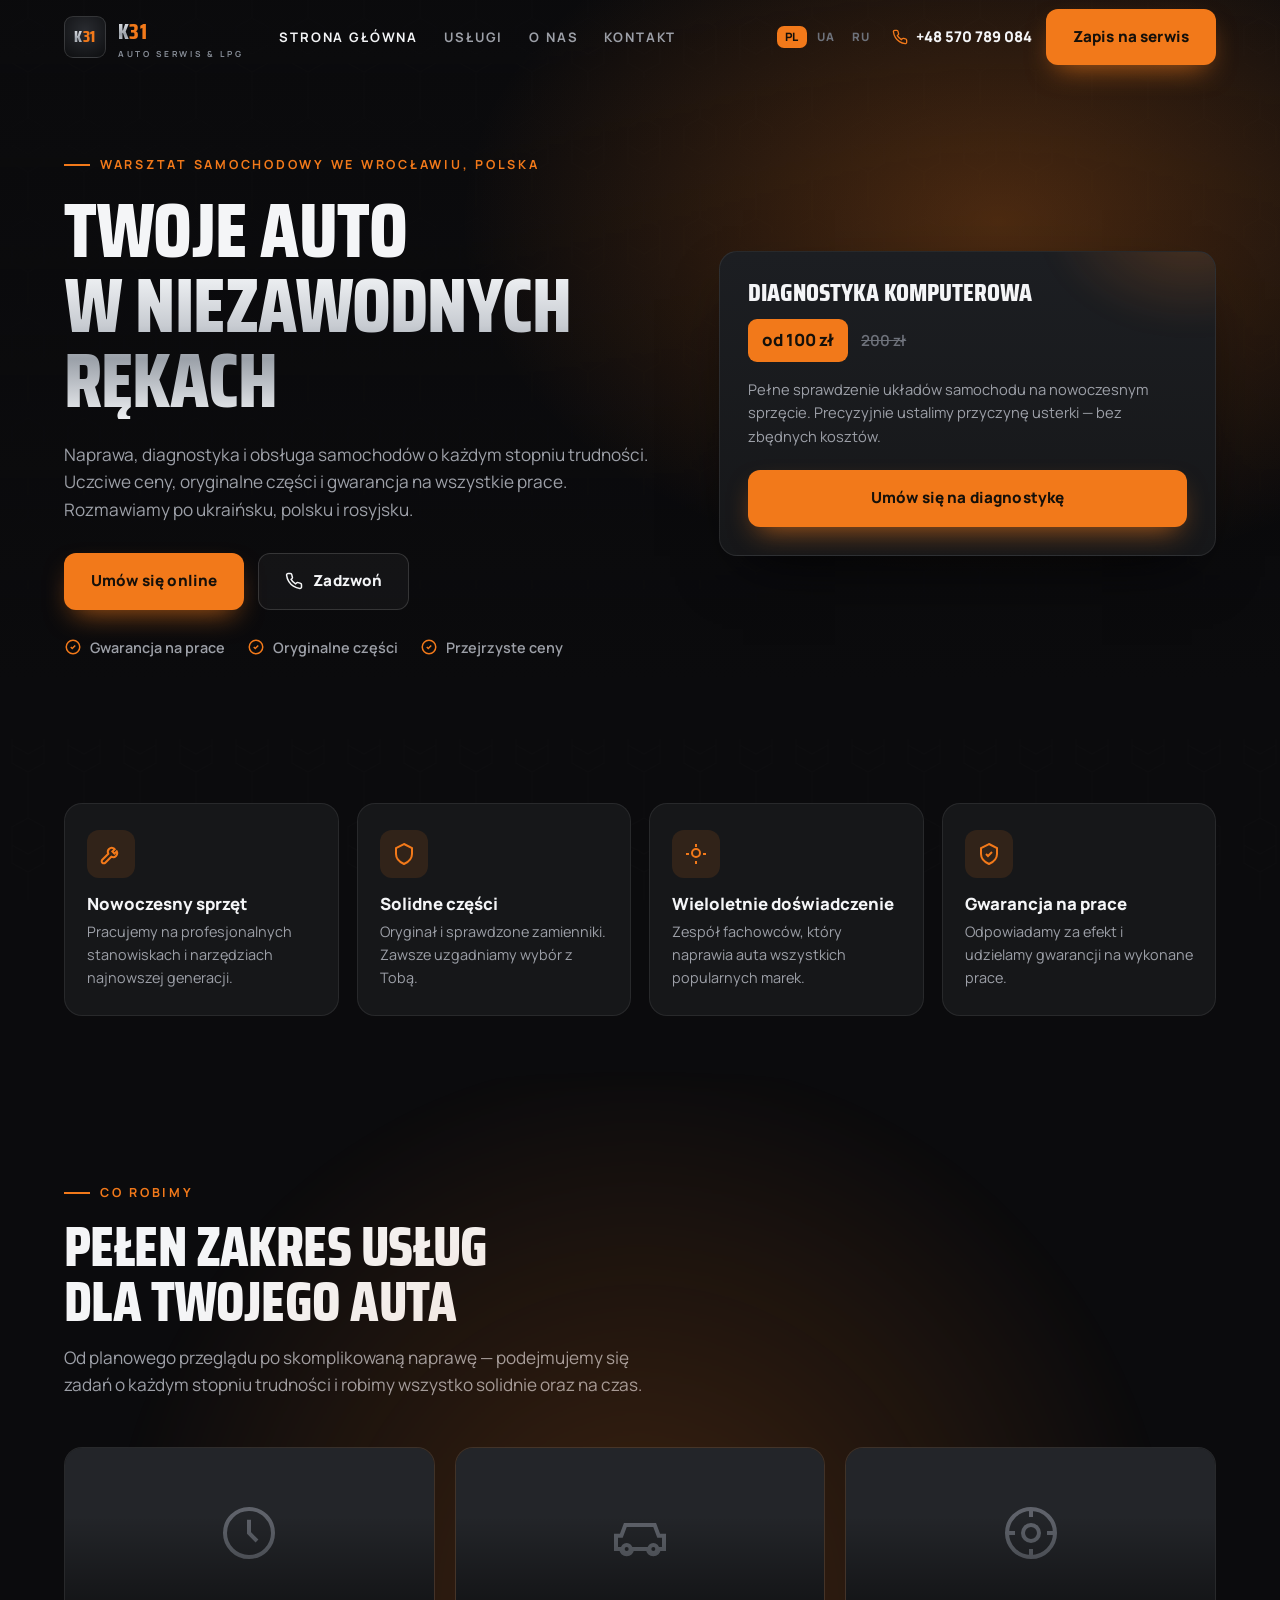
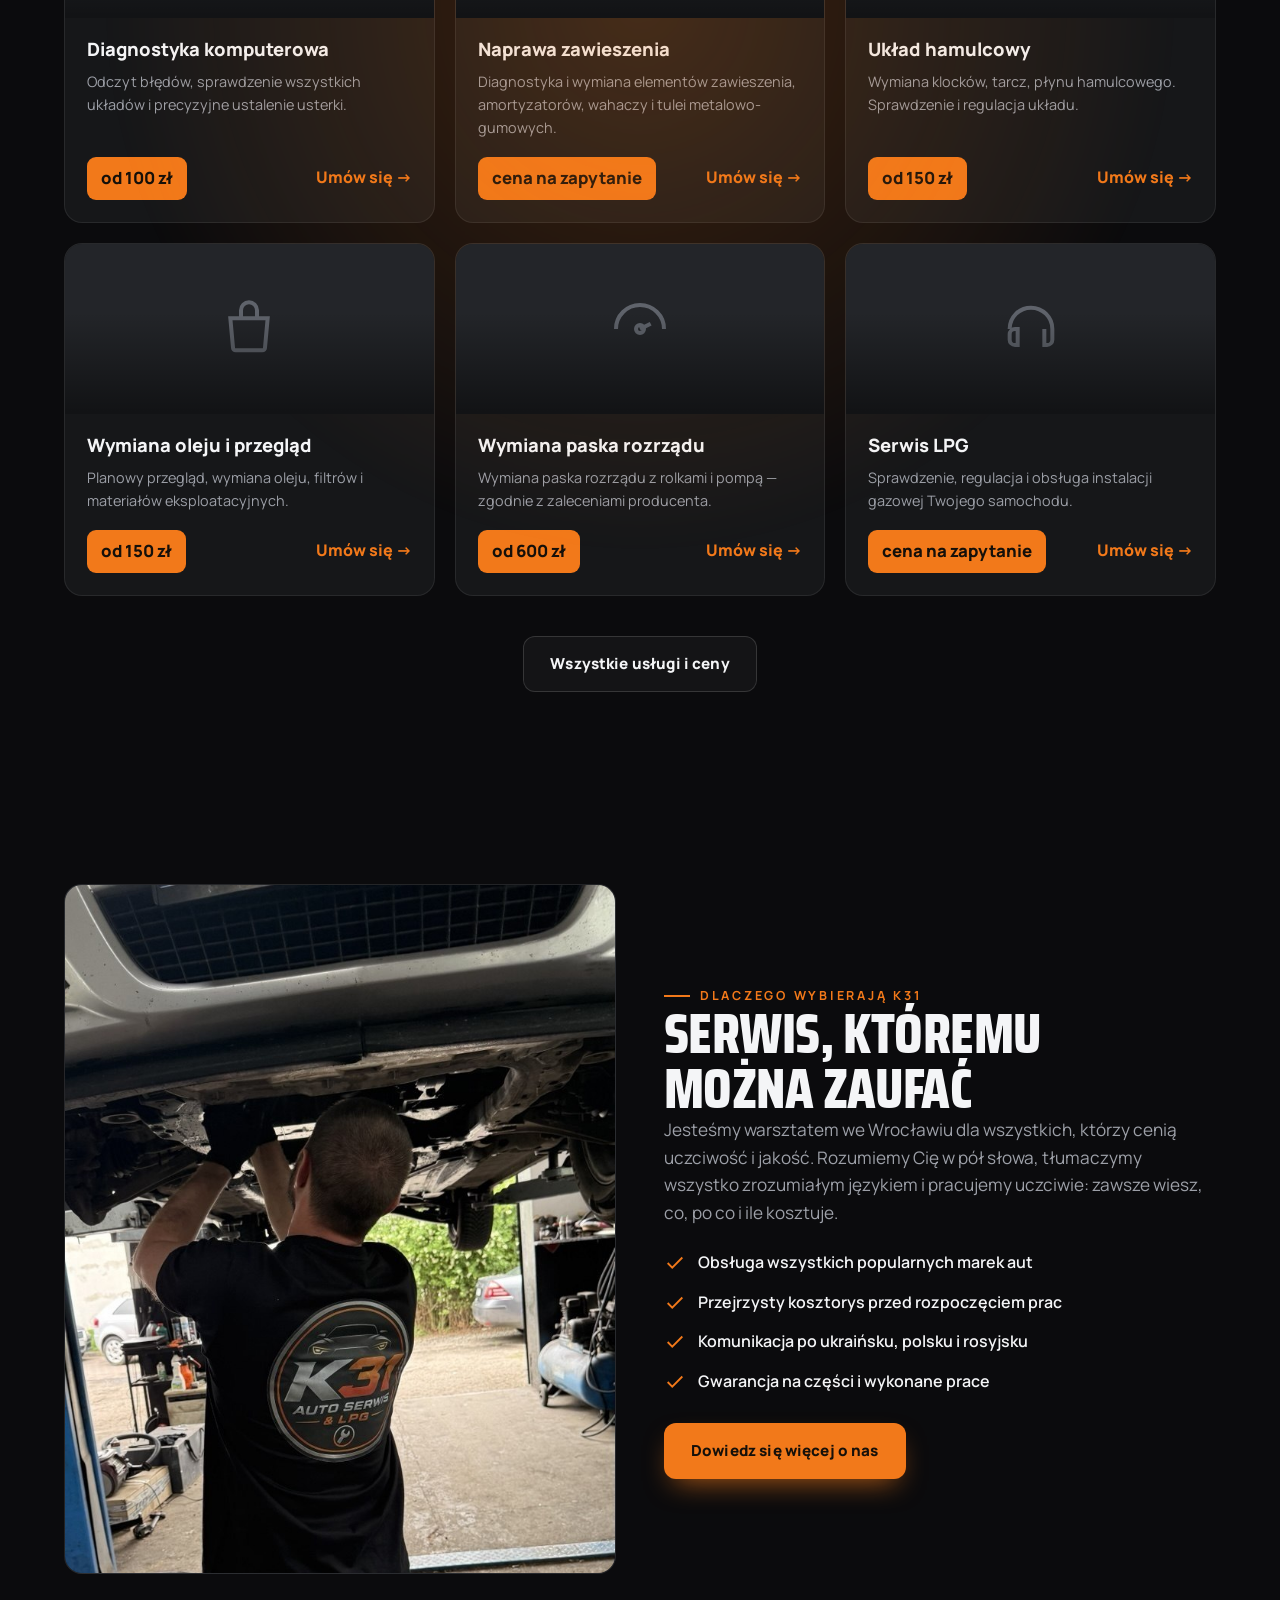
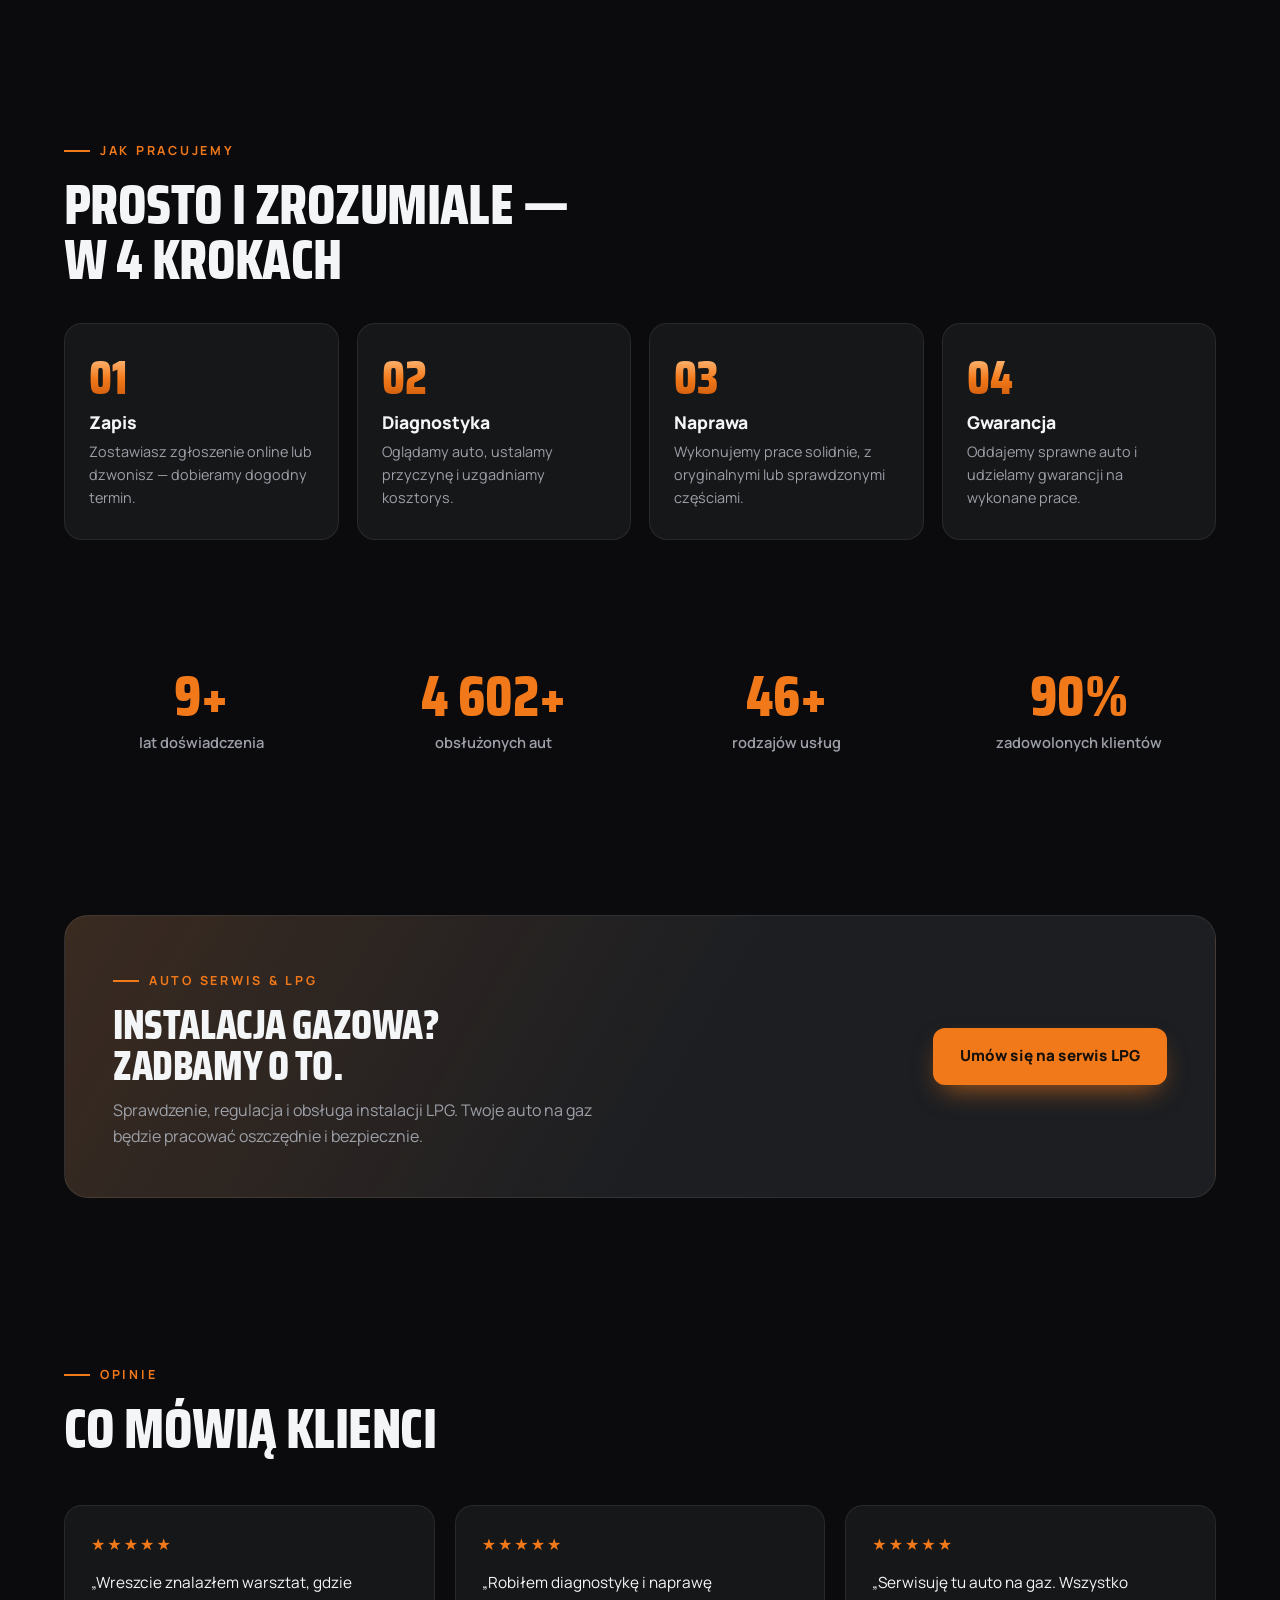
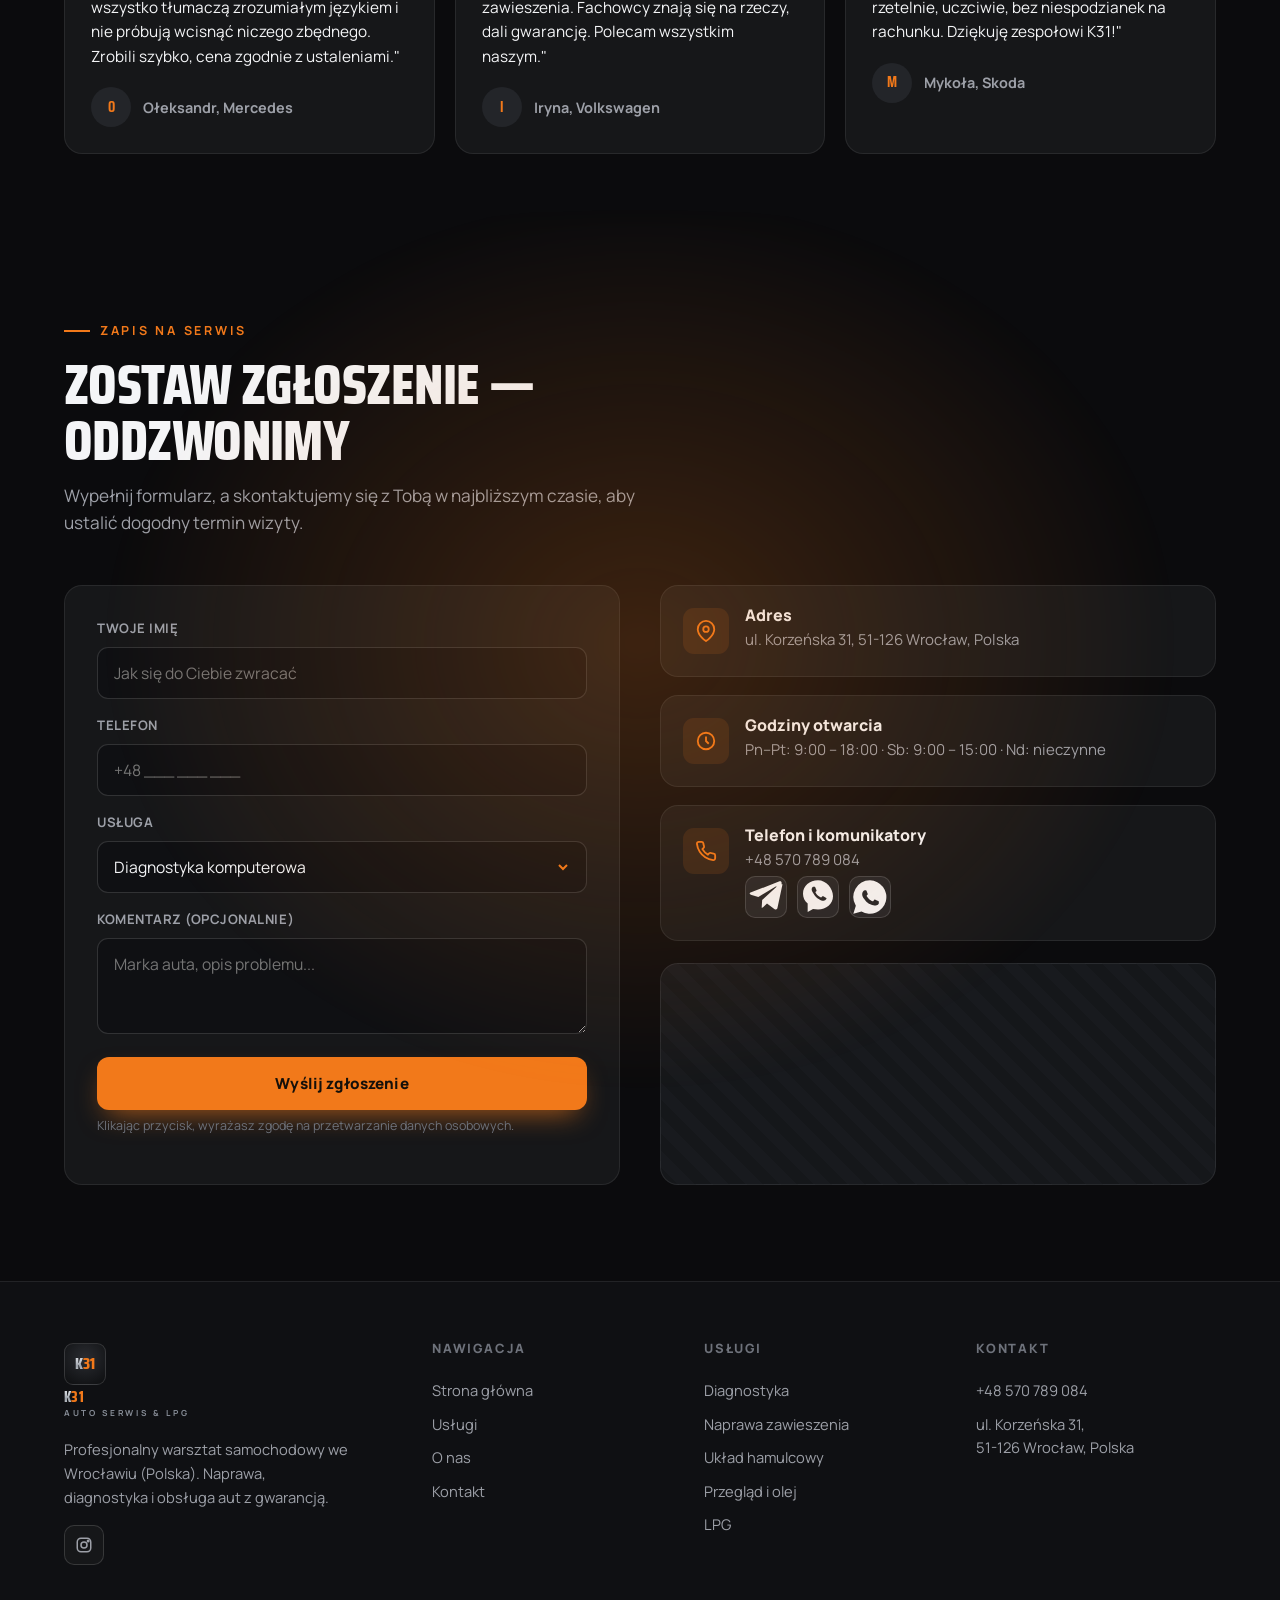
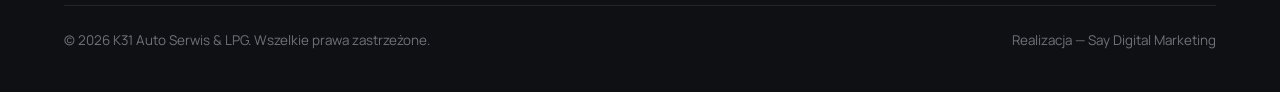
==== commit 7c983916: "Use canonical (no trailing slash) /uk /ru links on home switcher + hreflang Co-Authored-By: Claude O" ====
--- a/index.html
+++ b/index.html
@@ -14,8 +14,8 @@
 <link rel="icon" href="/favicon.svg" type="image/svg+xml" />
 <link rel="stylesheet" href="/css/styles.css?v=3" />
 <link rel="alternate" hreflang="pl" href="https://k31autoserwis.pl/" />
-<link rel="alternate" hreflang="uk" href="https://k31autoserwis.pl/uk/" />
-<link rel="alternate" hreflang="ru" href="https://k31autoserwis.pl/ru/" />
+<link rel="alternate" hreflang="uk" href="https://k31autoserwis.pl/uk" />
+<link rel="alternate" hreflang="ru" href="https://k31autoserwis.pl/ru" />
 <link rel="alternate" hreflang="x-default" href="https://k31autoserwis.pl/" />
 </head>
 <body>
@@ -37,7 +37,7 @@
       <a href="kontakty.html">Kontakt</a>
     </nav>
     <div class="header__cta">
-      <div class="langsw" role="group" aria-label="Language"><a href="/" data-lang="pl">PL</a><a href="/uk/" data-lang="uk">UA</a><a href="/ru/" data-lang="ru">RU</a></div>
+      <div class="langsw" role="group" aria-label="Language"><a href="/" data-lang="pl">PL</a><a href="/uk" data-lang="uk">UA</a><a href="/ru" data-lang="ru">RU</a></div>
       <!-- PLACEHOLDER: phone -->
       <a href="tel:+48570789084" class="header__phone">
         <svg viewBox="0 0 24 24" fill="none" stroke="currentColor" stroke-width="2"><path d="M22 16.92v3a2 2 0 0 1-2.18 2 19.79 19.79 0 0 1-8.63-3.07 19.5 19.5 0 0 1-6-6 19.79 19.79 0 0 1-3.07-8.67A2 2 0 0 1 4.11 2h3a2 2 0 0 1 2 1.72c.13.96.36 1.9.7 2.81a2 2 0 0 1-.45 2.11L8.09 9.91a16 16 0 0 0 6 6l1.27-1.27a2 2 0 0 1 2.11-.45c.9.34 1.85.57 2.81.7A2 2 0 0 1 22 16.92z"/></svg>
@@ -50,7 +50,7 @@
 </header>
 
 <div class="mobile-menu">
-  <div class="langsw langsw--m" role="group" aria-label="Language"><a href="/" data-lang="pl">Polski</a><a href="/uk/" data-lang="uk">Українська</a><a href="/ru/" data-lang="ru">Русский</a></div>
+  <div class="langsw langsw--m" role="group" aria-label="Language"><a href="/" data-lang="pl">Polski</a><a href="/uk" data-lang="uk">Українська</a><a href="/ru" data-lang="ru">Русский</a></div>
   <a href="index.html">Strona główna</a>
   <a href="poslugy.html">Usługi</a>
   <a href="pro-nas.html">O nas</a>
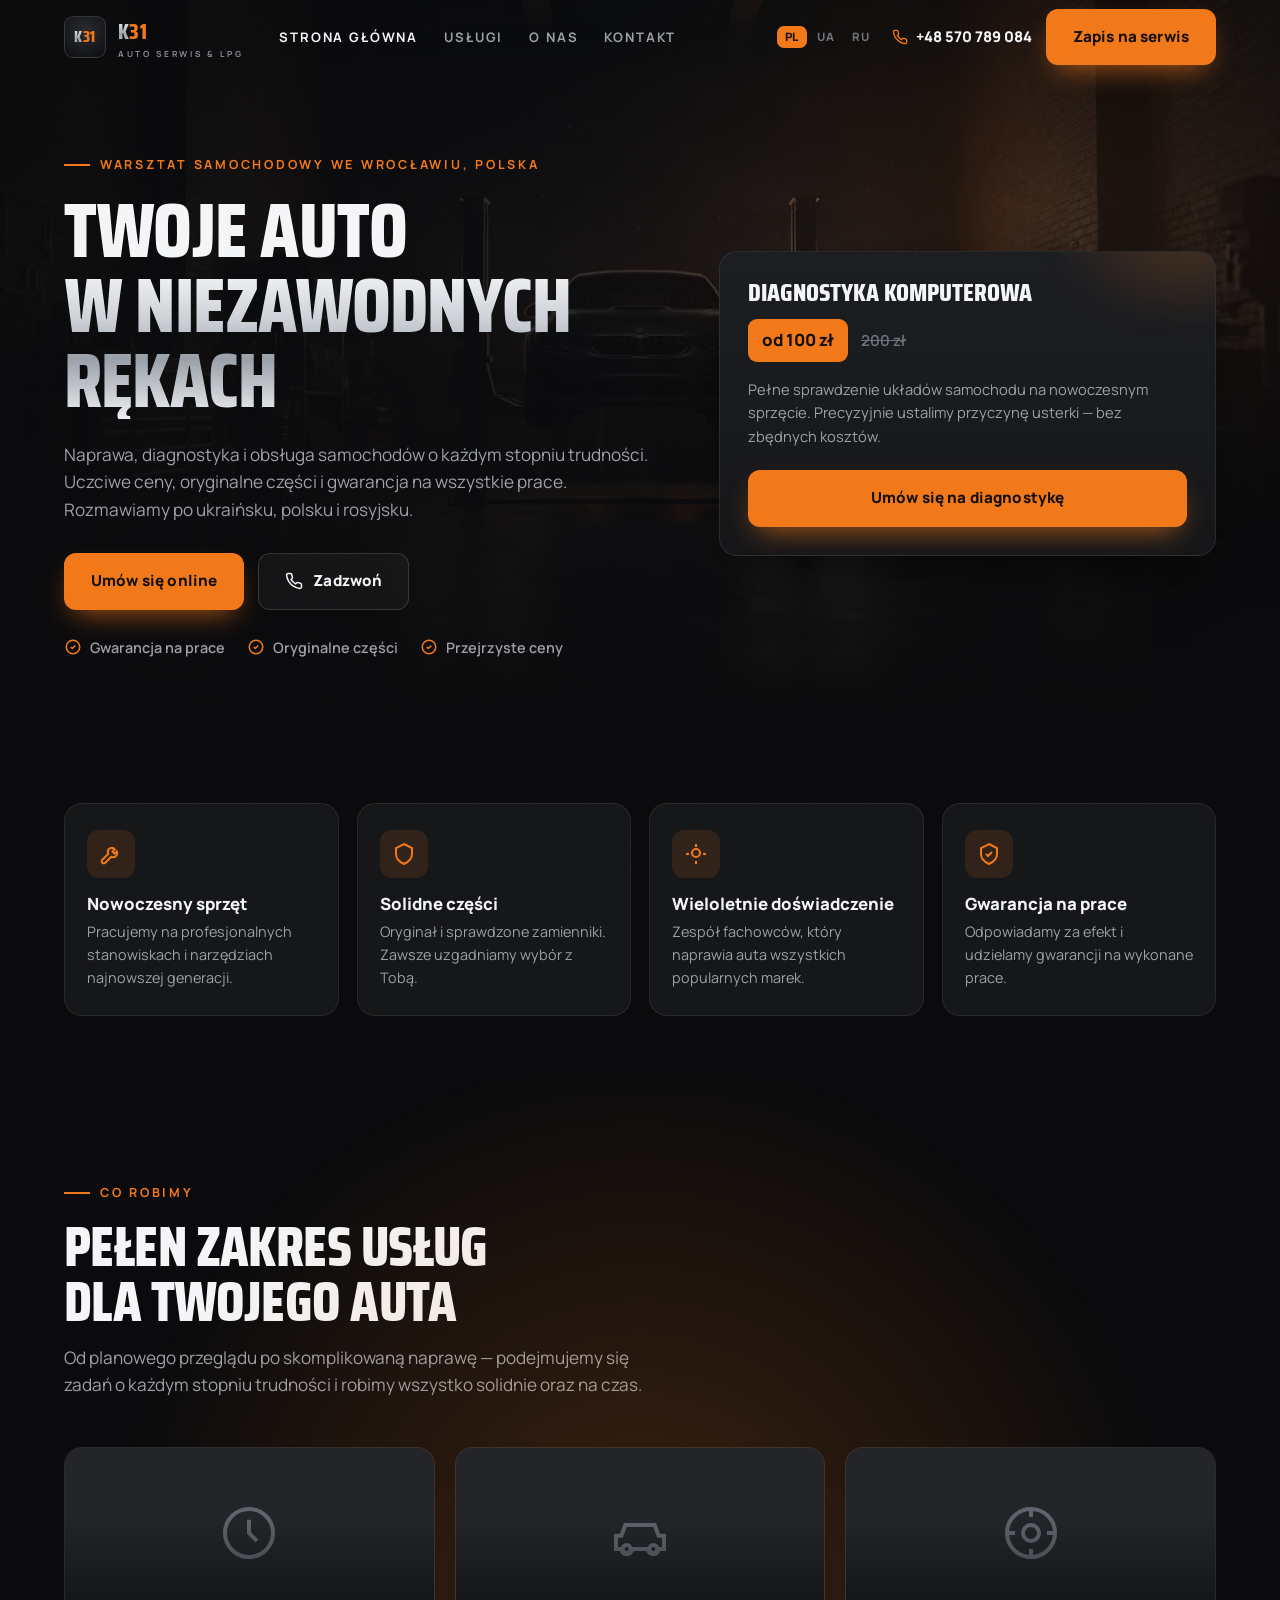
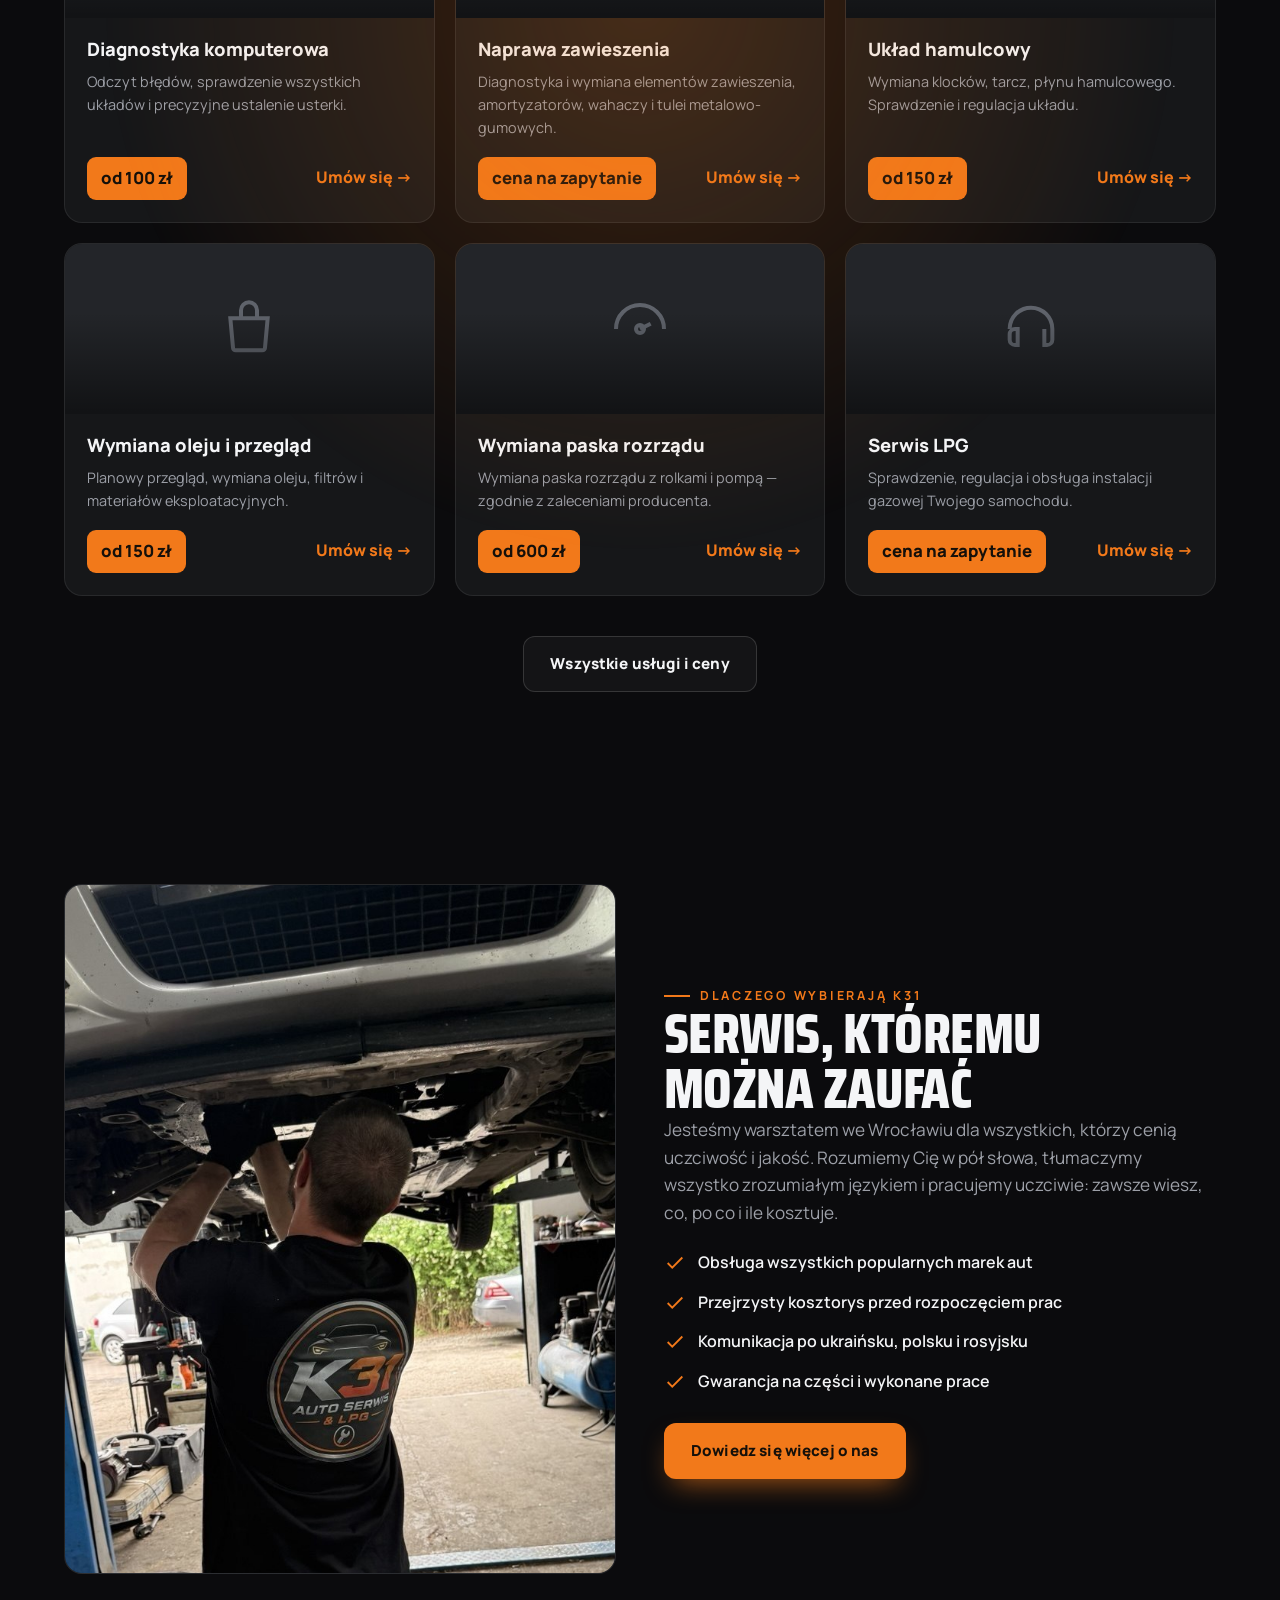
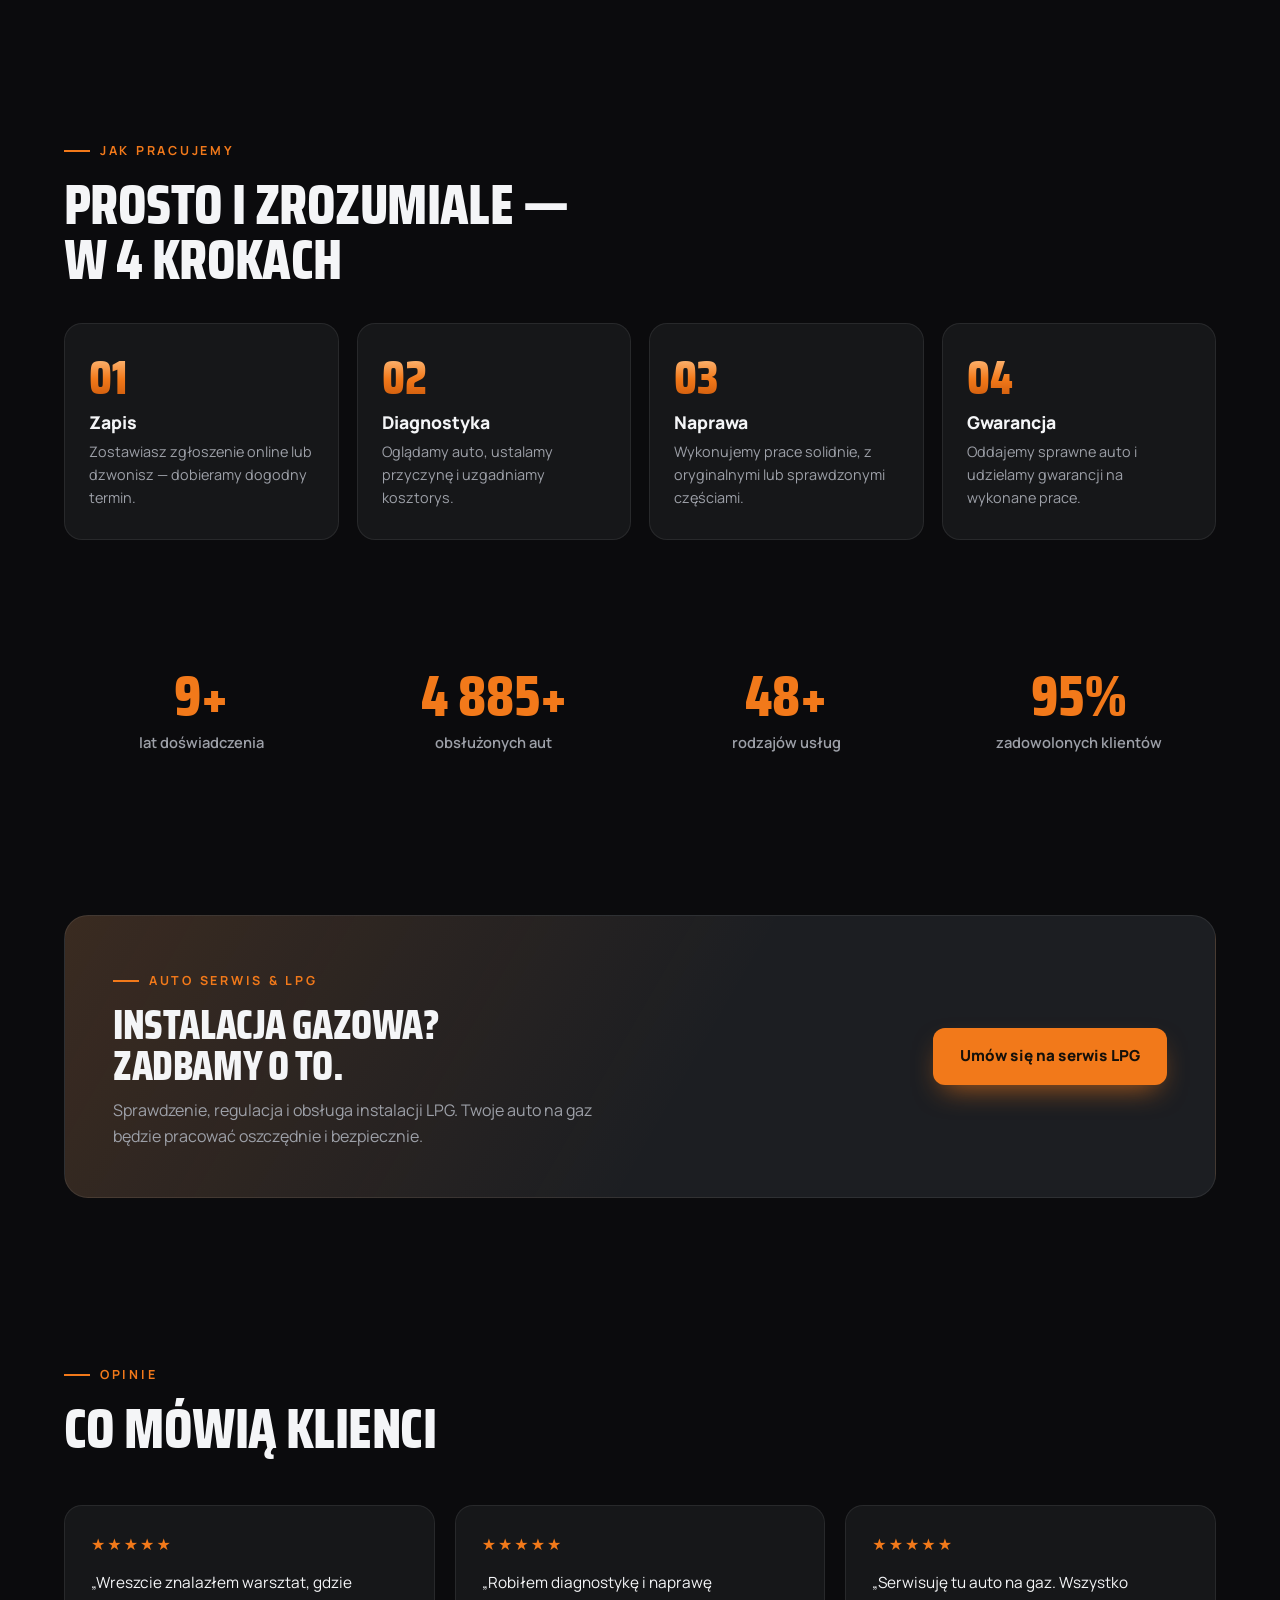
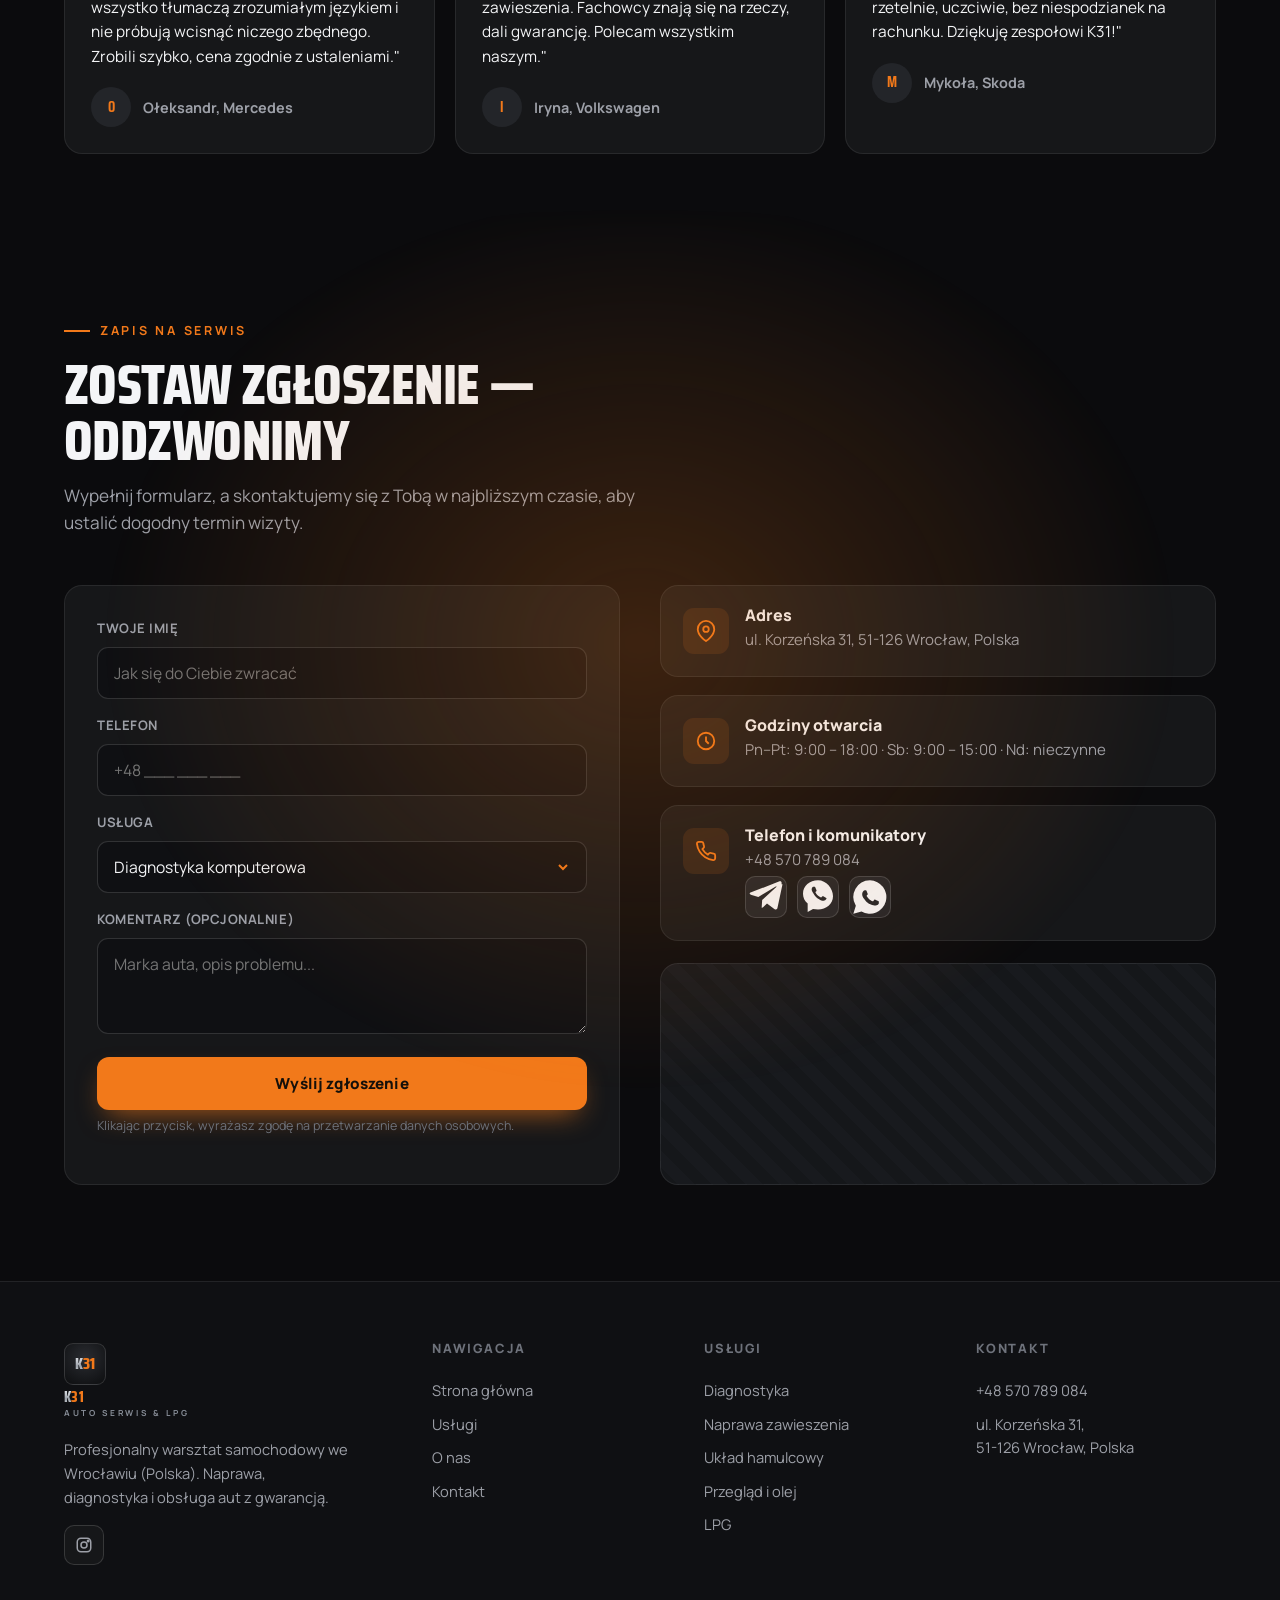
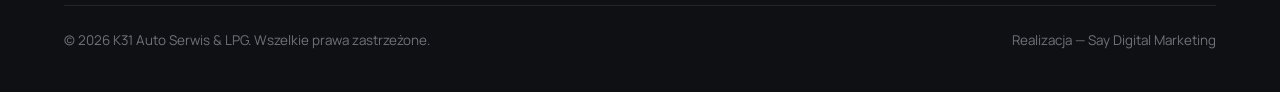
==== commit efaacba7: "Add Google Tag Manager (GTM-KS6R9NJM) to all 12 pages Head script + body noscript on PL/UK/RU versio" ====
--- a/index.html
+++ b/index.html
@@ -3,6 +3,14 @@
 <head>
 <meta charset="UTF-8" />
 <meta name="viewport" content="width=device-width, initial-scale=1.0" />
+<!-- Google Tag Manager -->
+<script>(function(w,d,s,l,i){w[l]=w[l]||[];w[l].push({'gtm.start':
+new Date().getTime(),event:'gtm.js'});var f=d.getElementsByTagName(s)[0],
+j=d.createElement(s),dl=l!='dataLayer'?'&l='+l:'';j.async=true;j.src=
+'https://www.googletagmanager.com/gtm.js?id='+i+dl;f.parentNode.insertBefore(j,f);
+})(window,document,'script','dataLayer','GTM-KS6R9NJM');</script>
+<!-- End Google Tag Manager -->
+
 <title>K31 Auto Serwis &amp; LPG — Warsztat samochodowy w Polsce | Naprawa, diagnostyka, przeglądy</title>
 <meta name="description" content="K31 Auto Serwis & LPG — profesjonalny warsztat samochodowy we Wrocławiu (Polska). Naprawa aut, diagnostyka komputerowa, przeglądy. Gwarancja na wykonane prace. Zapisy online." />
 <meta property="og:title" content="K31 Auto Serwis & LPG — Warsztat samochodowy w Polsce" />
@@ -19,6 +27,11 @@
 <link rel="alternate" hreflang="x-default" href="https://k31autoserwis.pl/" />
 </head>
 <body>
+<!-- Google Tag Manager (noscript) -->
+<noscript><iframe src="https://www.googletagmanager.com/ns.html?id=GTM-KS6R9NJM"
+height="0" width="0" style="display:none;visibility:hidden"></iframe></noscript>
+<!-- End Google Tag Manager (noscript) -->
+
 
 <!-- ============ HEADER ============ -->
 <header class="header">
--- a/css/styles.css
+++ b/css/styles.css
@@ -147,10 +147,12 @@
 
 /* ---------- hero ---------- */
 .hero{position:relative;padding:148px 0 80px;overflow:hidden}
-.hero__bg{position:absolute;inset:0;z-index:0}
+.hero__bg{position:absolute;inset:0;z-index:0;background:url(/assets/hero.webp) center/cover no-repeat}
 .hero__bg::after{content:"";position:absolute;inset:0;
-  background:radial-gradient(70% 80% at 78% 30%,rgba(242,121,26,.28),transparent 60%),
-    linear-gradient(180deg,rgba(11,11,13,.4),var(--bg) 92%)}
+  background:
+    linear-gradient(90deg,rgba(11,11,13,.94) 0%,rgba(11,11,13,.8) 36%,rgba(11,11,13,.46) 68%,rgba(11,11,13,.62) 100%),
+    radial-gradient(70% 80% at 82% 28%,rgba(242,121,26,.22),transparent 60%),
+    linear-gradient(180deg,rgba(11,11,13,.2),var(--bg) 96%)}
 .hero__grid{position:relative;z-index:2;display:grid;grid-template-columns:1.1fr .9fr;gap:48px;align-items:center}
 .hero__title{margin:18px 0 22px}
 .hero__title .line2{display:block;color:transparent;background:var(--metal);-webkit-background-clip:text;background-clip:text}
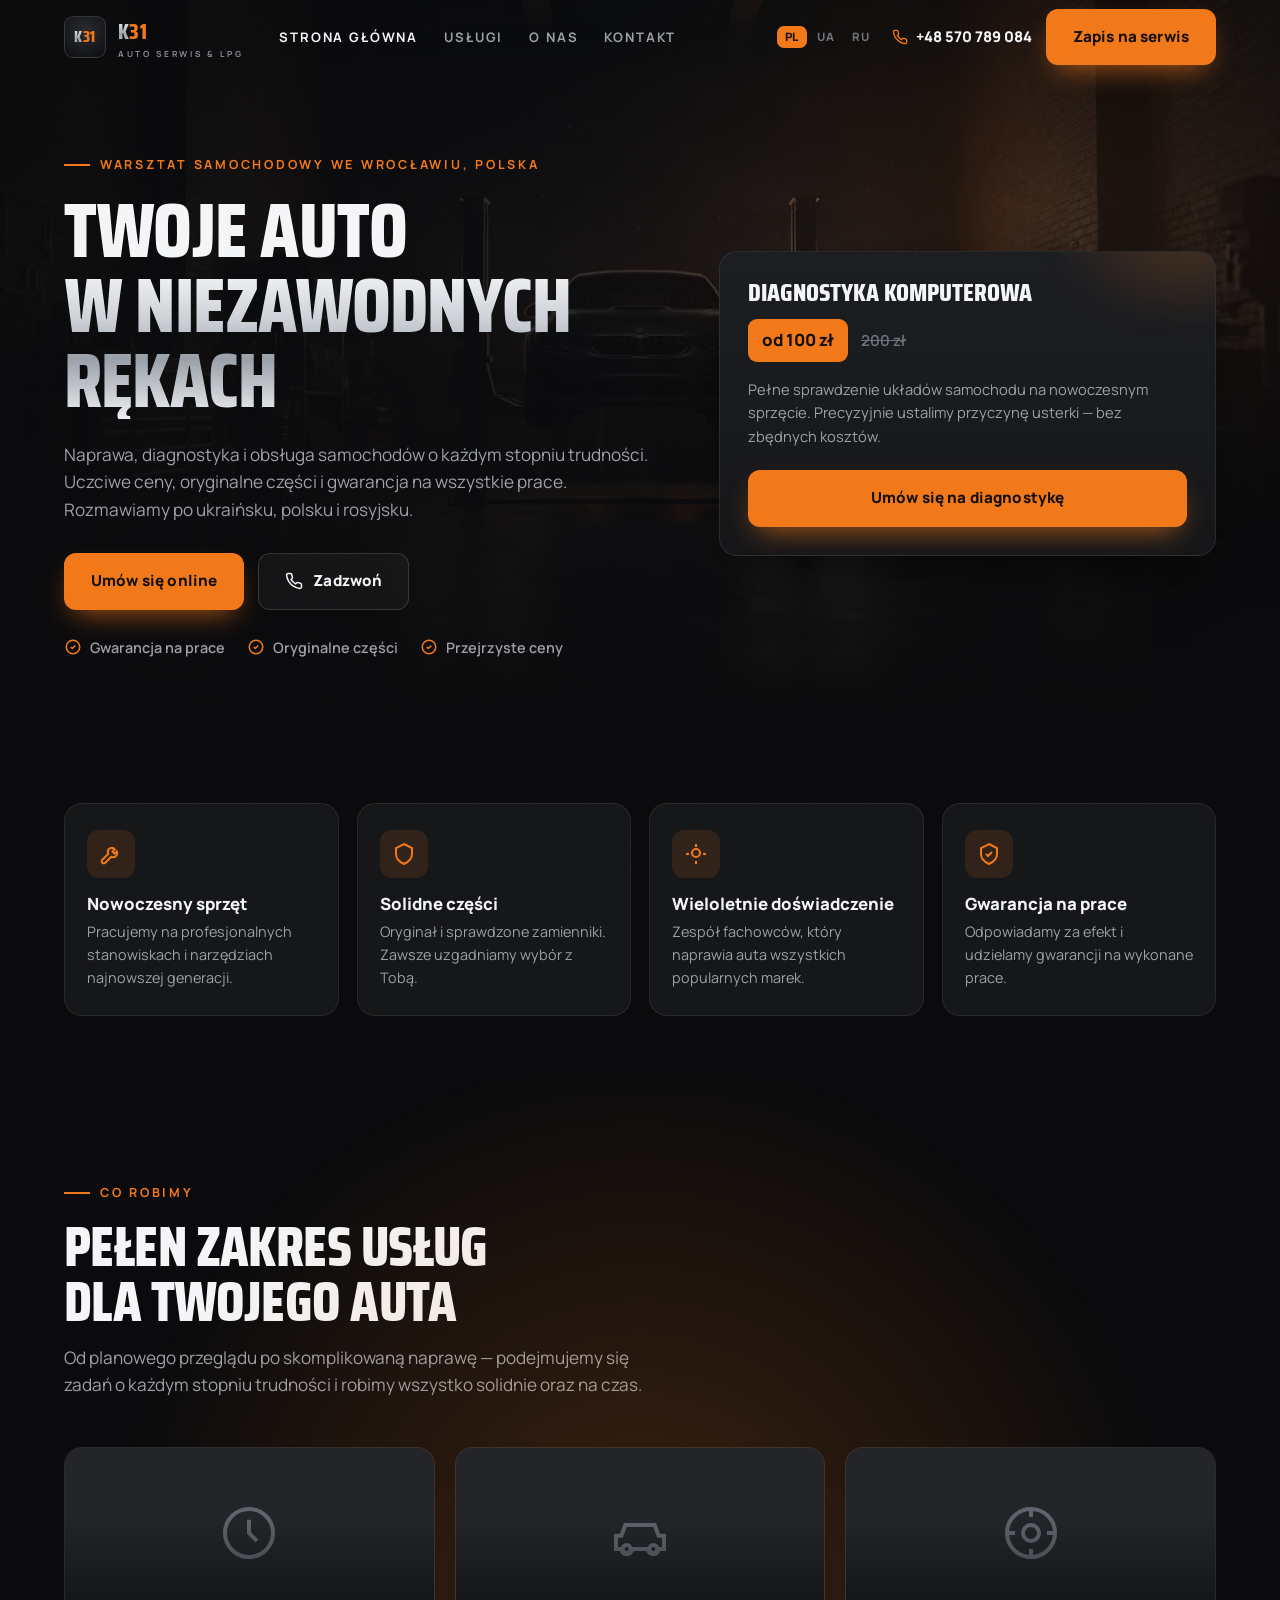
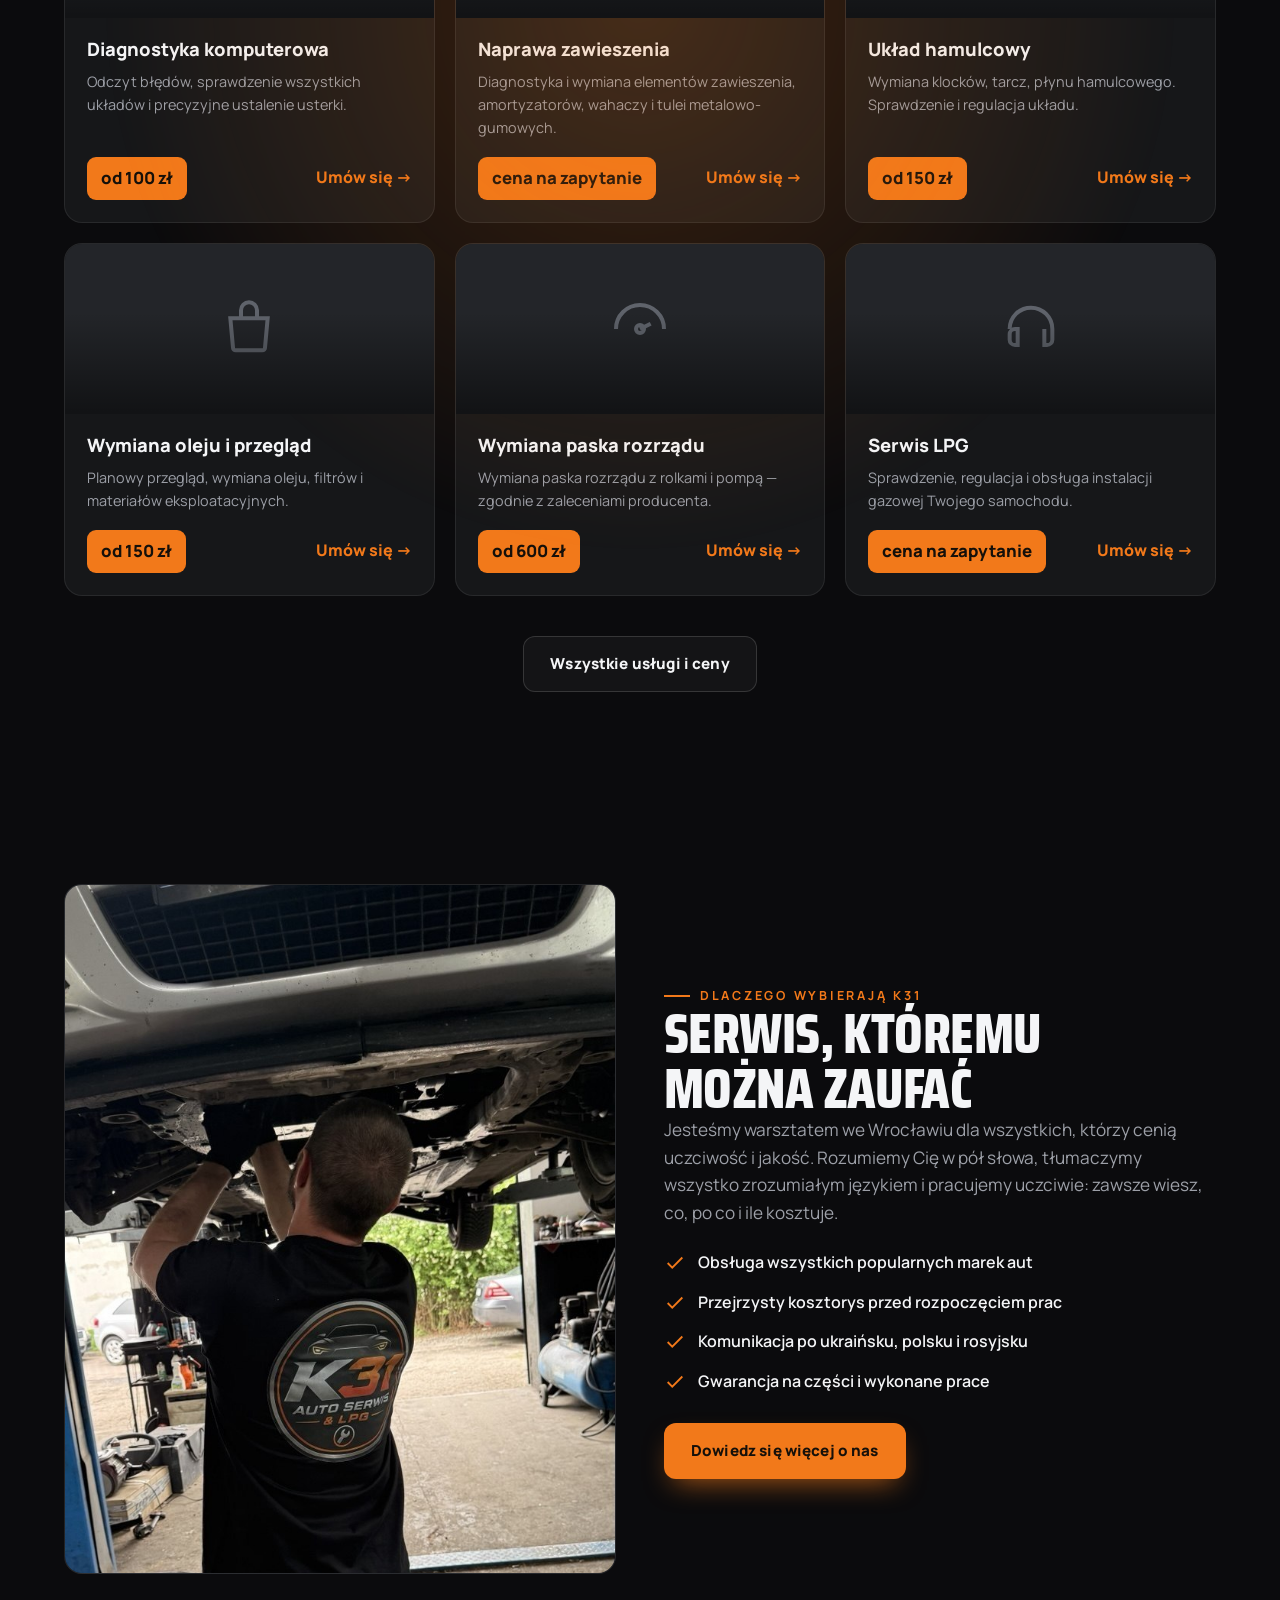
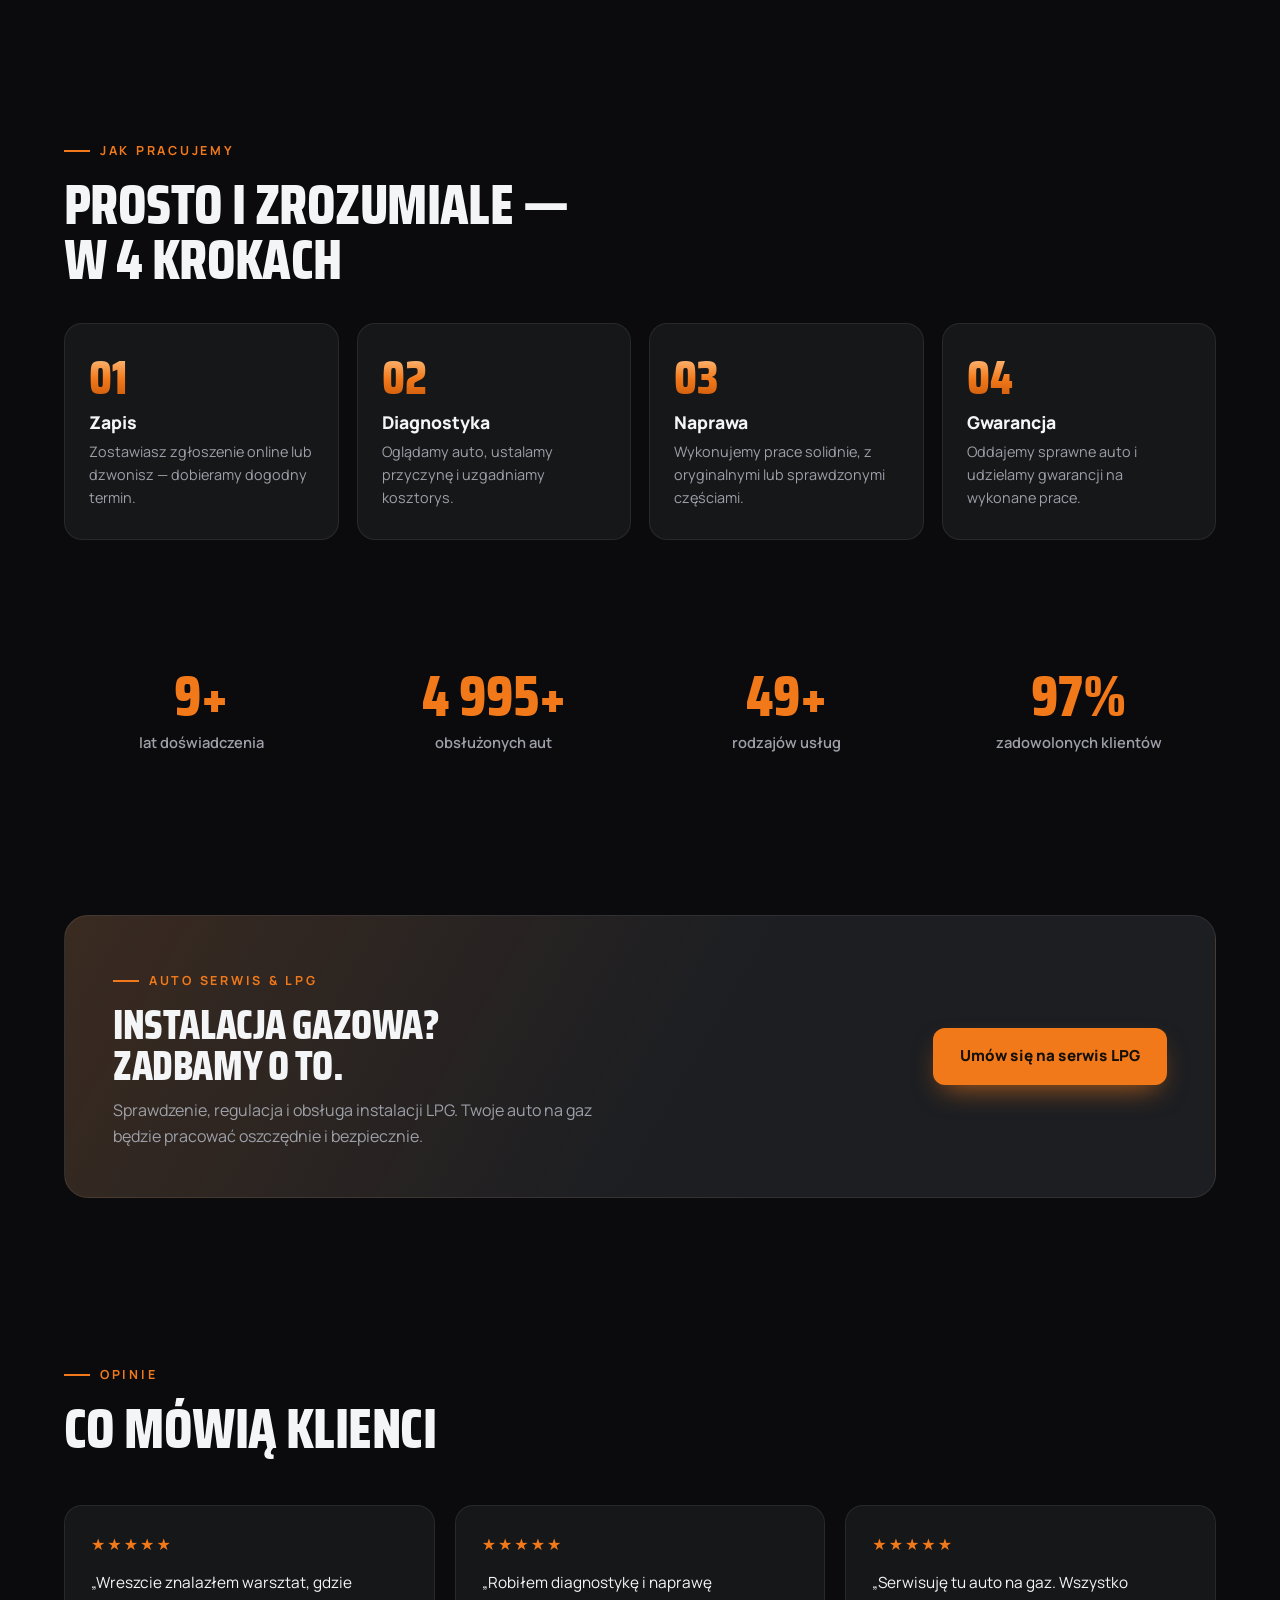
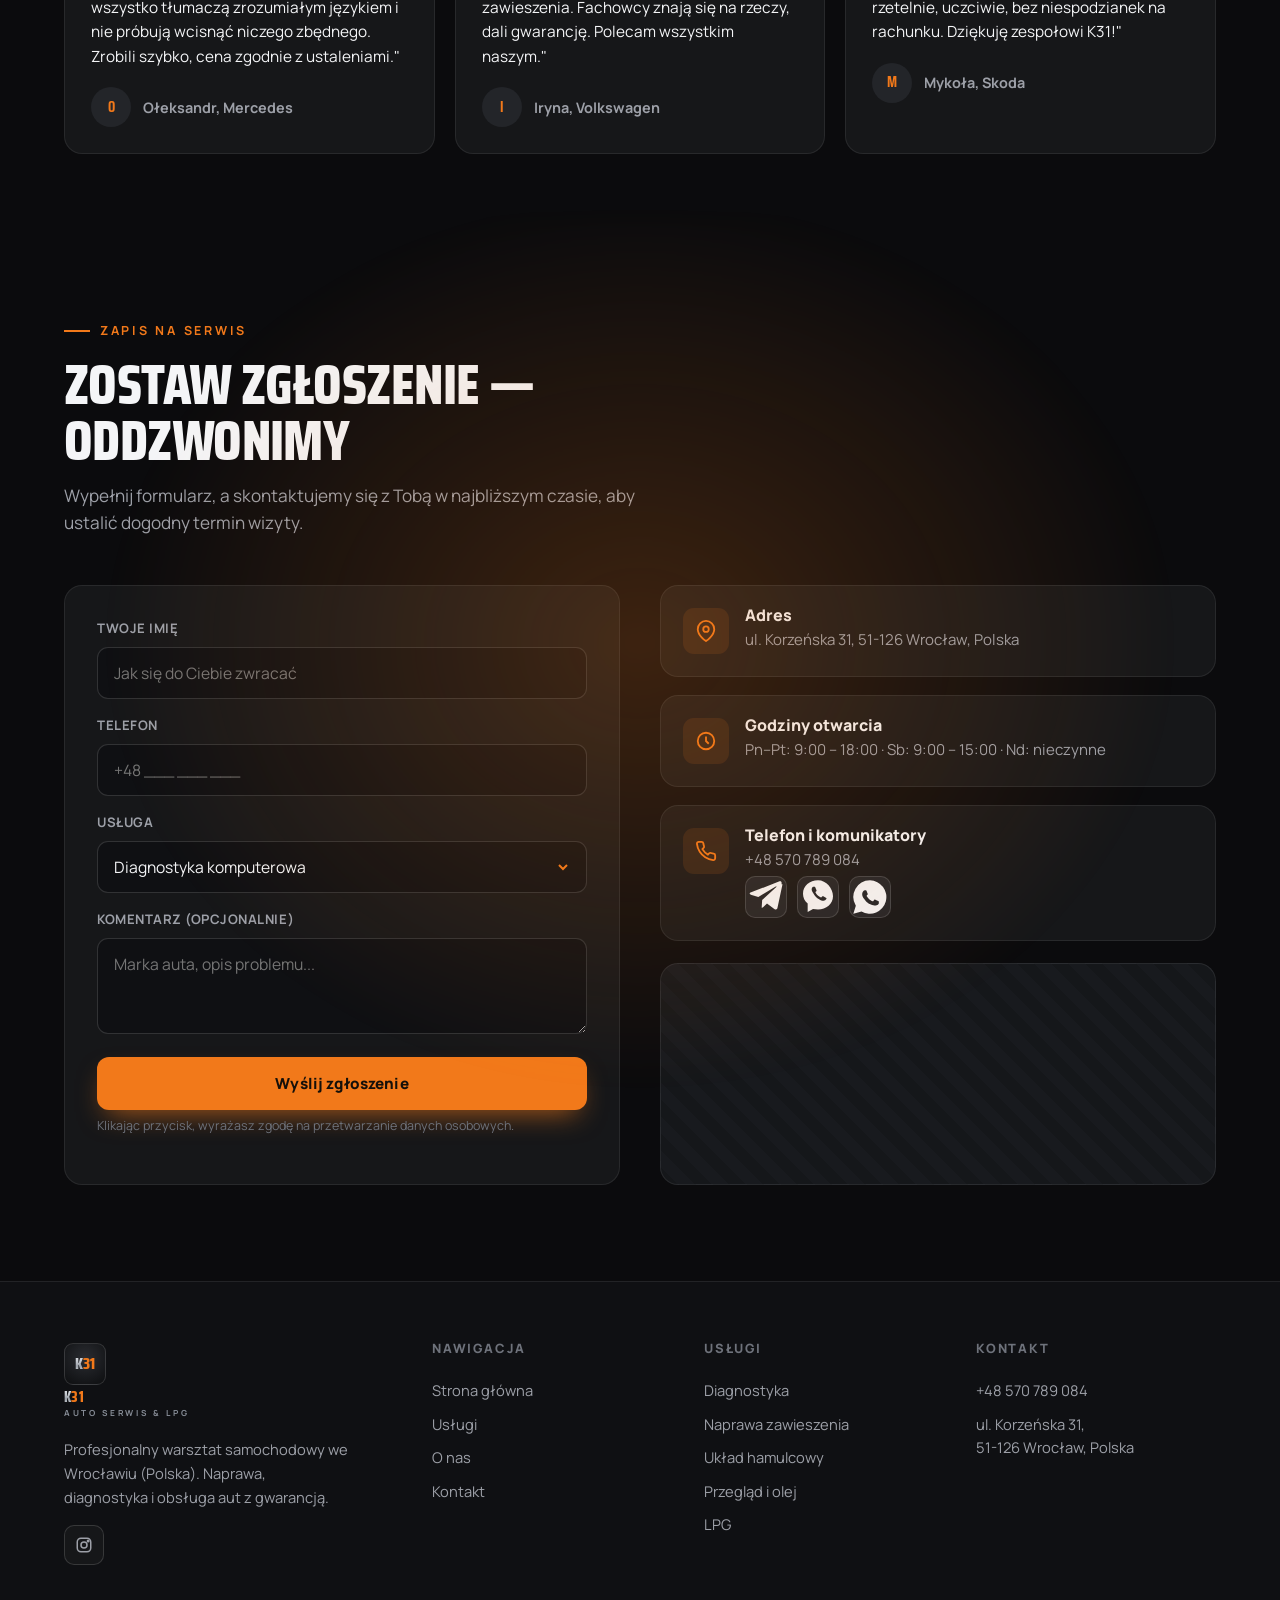
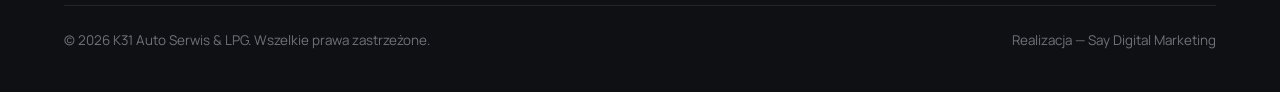
==== commit 6efbfcc0: "SEO overhaul: fix hreflang host, add canonical/schema/sitemap/robots, target Wroclaw - CRITICAL: hre" ====
--- a/index.html
+++ b/index.html
@@ -11,20 +11,30 @@
 })(window,document,'script','dataLayer','GTM-KS6R9NJM');</script>
 <!-- End Google Tag Manager -->
 
-<title>K31 Auto Serwis &amp; LPG — Warsztat samochodowy w Polsce | Naprawa, diagnostyka, przeglądy</title>
-<meta name="description" content="K31 Auto Serwis & LPG — profesjonalny warsztat samochodowy we Wrocławiu (Polska). Naprawa aut, diagnostyka komputerowa, przeglądy. Gwarancja na wykonane prace. Zapisy online." />
-<meta property="og:title" content="K31 Auto Serwis & LPG — Warsztat samochodowy w Polsce" />
-<meta property="og:description" content="Naprawa, diagnostyka i obsługa aut. Uczciwe ceny, gwarancja, zrozumiała komunikacja w kilku językach." />
-<meta property="og:type" content="website" />
 <link rel="preconnect" href="https://fonts.googleapis.com" />
 <link rel="preconnect" href="https://fonts.gstatic.com" crossorigin />
 <link href="https://fonts.googleapis.com/css2?family=Saira+Condensed:wght@600;700;800&family=Manrope:wght@500;600;700;800&display=swap" rel="stylesheet" />
 <link rel="icon" href="/favicon.svg" type="image/svg+xml" />
 <link rel="stylesheet" href="/css/styles.css?v=3" />
-<link rel="alternate" hreflang="pl" href="https://k31autoserwis.pl/" />
-<link rel="alternate" hreflang="uk" href="https://k31autoserwis.pl/uk" />
-<link rel="alternate" hreflang="ru" href="https://k31autoserwis.pl/ru" />
-<link rel="alternate" hreflang="x-default" href="https://k31autoserwis.pl/" />
+<title>Warsztat samochodowy Wrocław — naprawa i serwis LPG | K31</title>
+<meta name="description" content="Warsztat samochodowy we Wrocławiu, ul. Korzeńska 31. Naprawa, diagnostyka komputerowa, przeglądy i serwis LPG. Uczciwe ceny i gwarancja. Zapisy online." />
+<link rel="canonical" href="https://www.k31autoserwis.pl/" />
+<link rel="alternate" hreflang="pl" href="https://www.k31autoserwis.pl/" />
+<link rel="alternate" hreflang="uk" href="https://www.k31autoserwis.pl/uk" />
+<link rel="alternate" hreflang="ru" href="https://www.k31autoserwis.pl/ru" />
+<link rel="alternate" hreflang="x-default" href="https://www.k31autoserwis.pl/" />
+<meta property="og:type" content="website" />
+<meta property="og:site_name" content="K31 Auto Serwis &amp; LPG" />
+<meta property="og:locale" content="pl_PL" />
+<meta property="og:url" content="https://www.k31autoserwis.pl/" />
+<meta property="og:title" content="Warsztat samochodowy Wrocław — naprawa i serwis LPG | K31" />
+<meta property="og:description" content="Warsztat samochodowy we Wrocławiu, ul. Korzeńska 31. Naprawa, diagnostyka komputerowa, przeglądy i serwis LPG. Uczciwe ceny i gwarancja. Zapisy online." />
+<meta property="og:image" content="https://www.k31autoserwis.pl/assets/hero.webp" />
+<meta name="twitter:card" content="summary_large_image" />
+<meta name="twitter:title" content="Warsztat samochodowy Wrocław — naprawa i serwis LPG | K31" />
+<meta name="twitter:description" content="Warsztat samochodowy we Wrocławiu, ul. Korzeńska 31. Naprawa, diagnostyka komputerowa, przeglądy i serwis LPG. Uczciwe ceny i gwarancja. Zapisy online." />
+<meta name="twitter:image" content="https://www.k31autoserwis.pl/assets/hero.webp" />
+<script type="application/ld+json">{"@context":"https://schema.org","@type":"AutoRepair","@id":"https://www.k31autoserwis.pl/#business","name":"K31 Auto Serwis & LPG","description":"Warsztat samochodowy i serwis LPG we Wrocławiu. Naprawa, diagnostyka komputerowa, przeglądy, hamulce, zawieszenie, rozrząd.","url":"https://www.k31autoserwis.pl/","image":"https://www.k31autoserwis.pl/assets/hero.webp","telephone":"+48570789084","priceRange":"$","address":{"@type":"PostalAddress","streetAddress":"Korzeńska 31","postalCode":"51-126","addressLocality":"Wrocław","addressRegion":"dolnośląskie","addressCountry":"PL"},"geo":{"@type":"GeoCoordinates","latitude":51.1516544,"longitude":17.0427068},"areaServed":{"@type":"City","name":"Wrocław"},"availableLanguage":["pl","uk","ru"],"sameAs":["https://www.instagram.com/k31_auto_serwis_lpg"],"openingHoursSpecification":[{"@type":"OpeningHoursSpecification","dayOfWeek":["Monday","Tuesday","Wednesday","Thursday","Friday"],"opens":"09:00","closes":"18:00"},{"@type":"OpeningHoursSpecification","dayOfWeek":"Saturday","opens":"09:00","closes":"15:00"}],"makesOffer":[{"@type":"Offer","itemOffered":{"@type":"Service","name":"Diagnostyka komputerowa"}},{"@type":"Offer","itemOffered":{"@type":"Service","name":"Naprawa zawieszenia"}},{"@type":"Offer","itemOffered":{"@type":"Service","name":"Układ hamulcowy"}},{"@type":"Offer","itemOffered":{"@type":"Service","name":"Przeglądy i wymiana oleju"}},{"@type":"Offer","itemOffered":{"@type":"Service","name":"Wymiana paska rozrządu"}},{"@type":"Offer","itemOffered":{"@type":"Service","name":"Serwis LPG"}}]}</script>
 </head>
 <body>
 <!-- Google Tag Manager (noscript) -->
